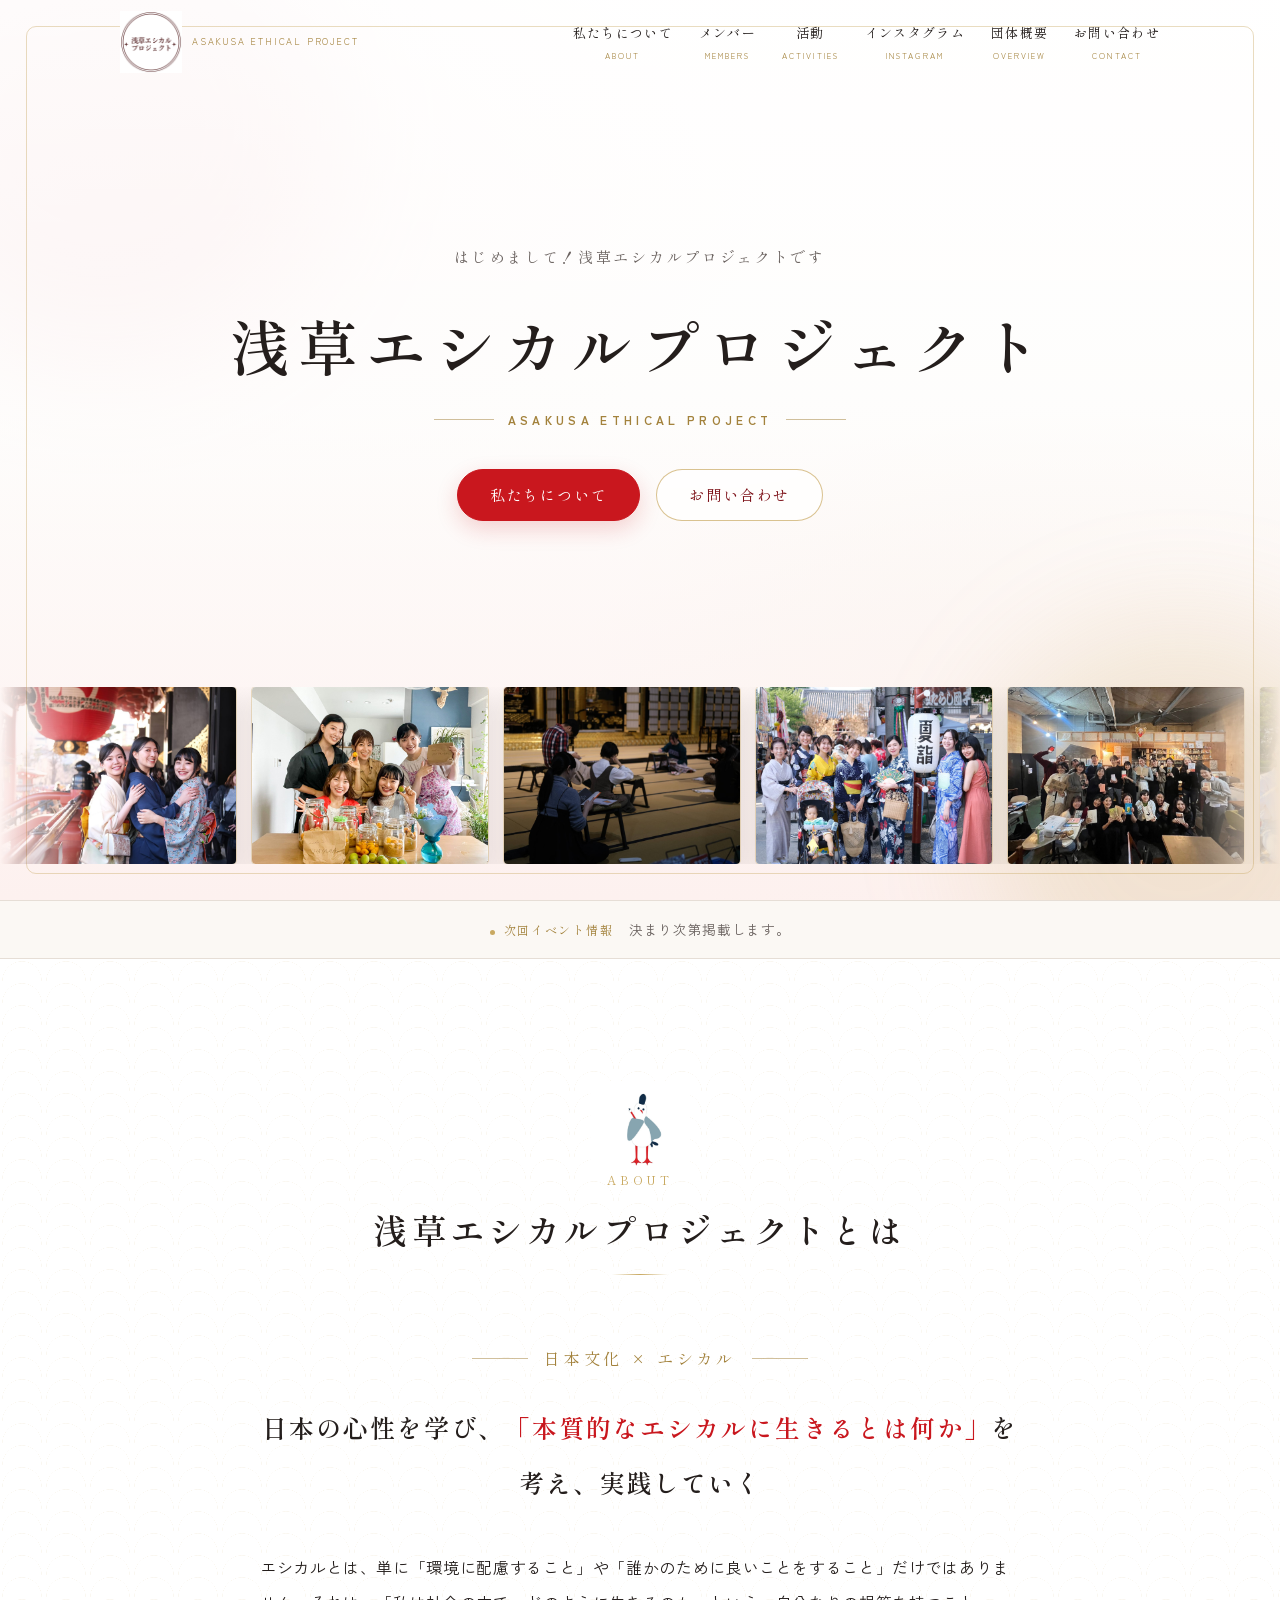
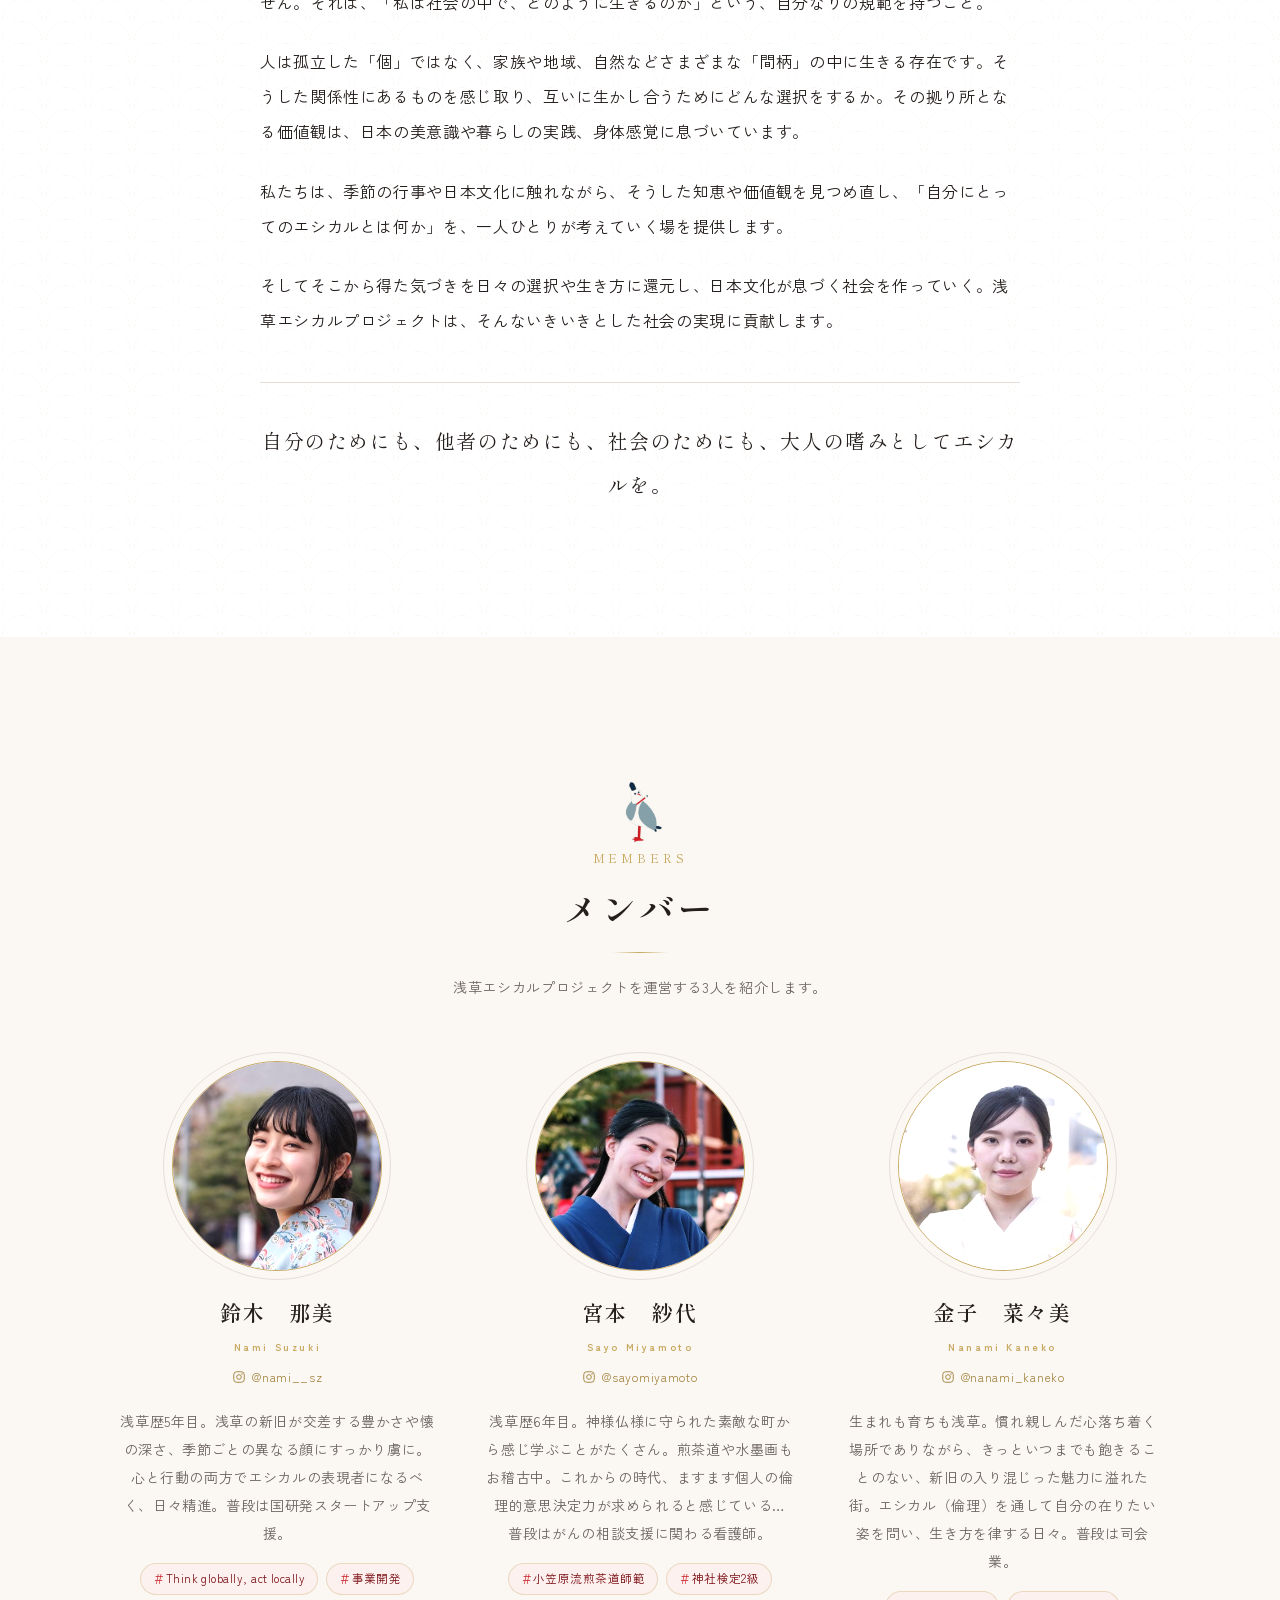
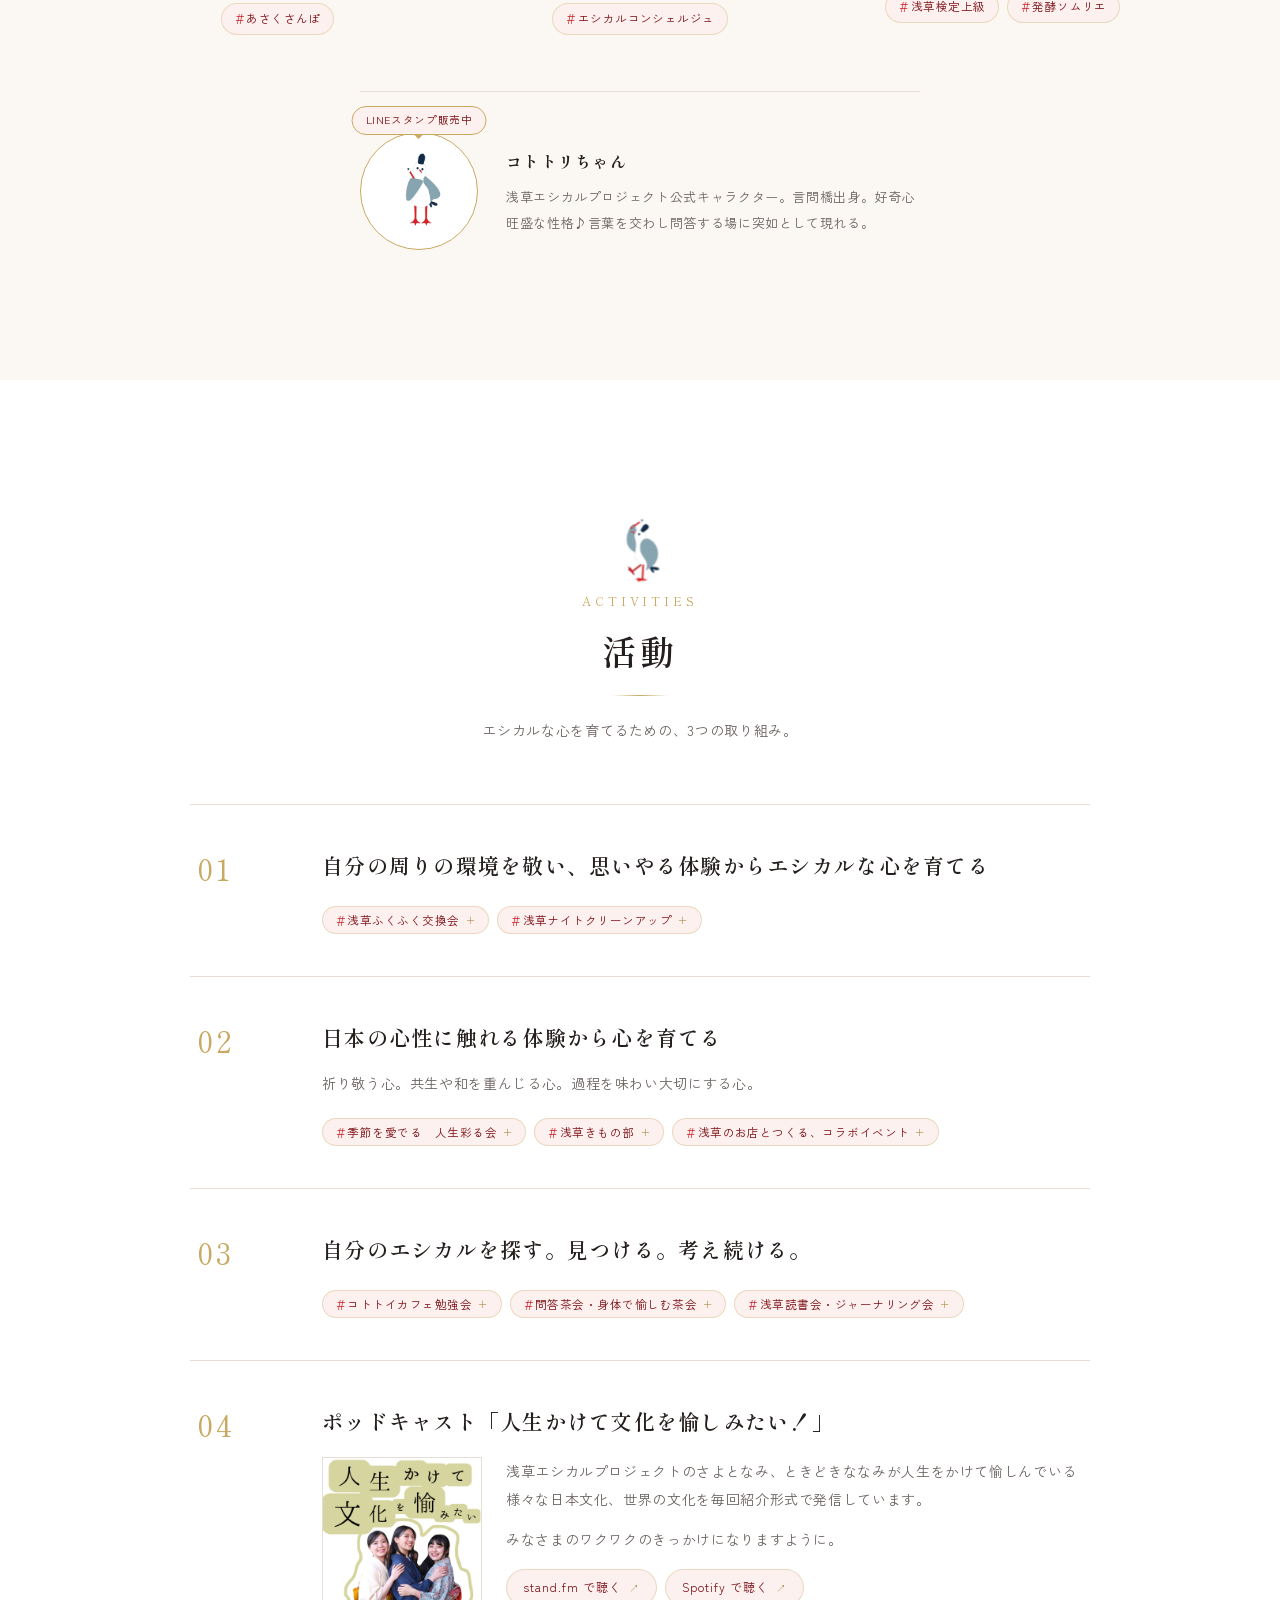
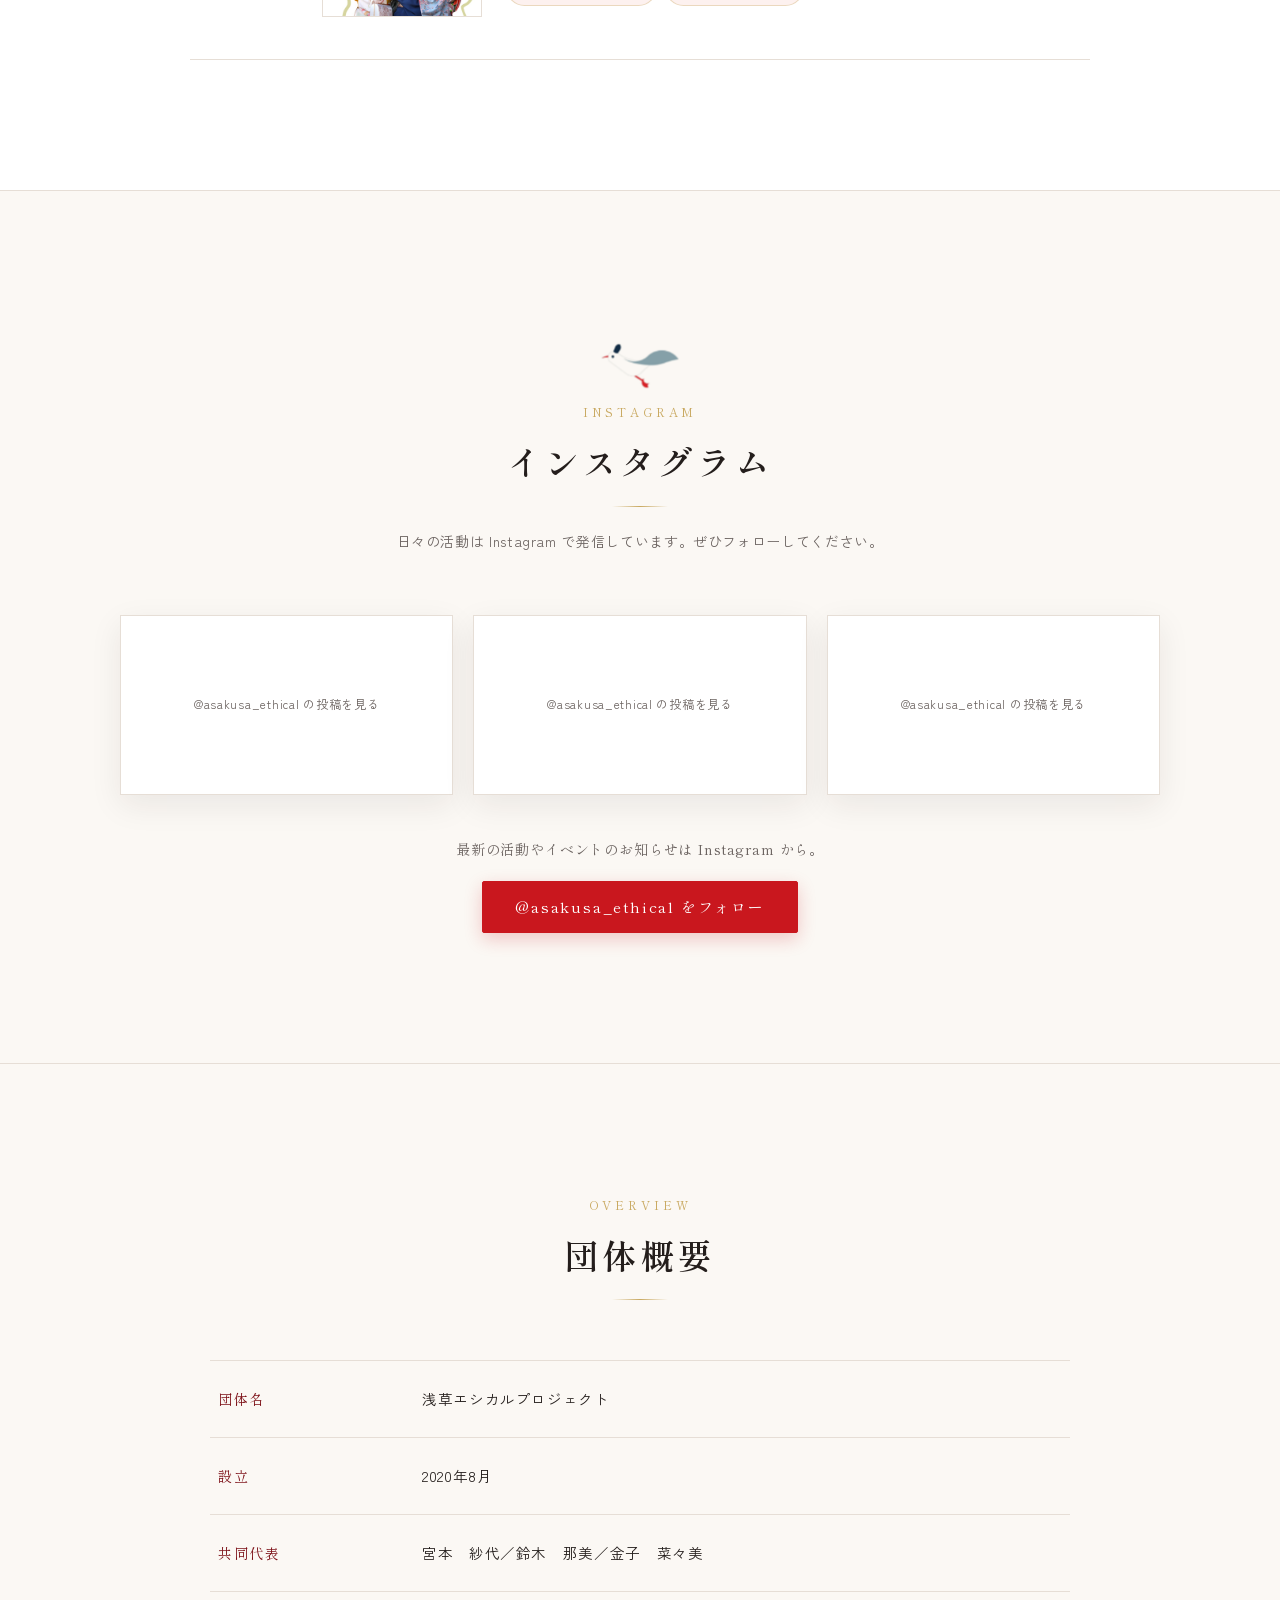
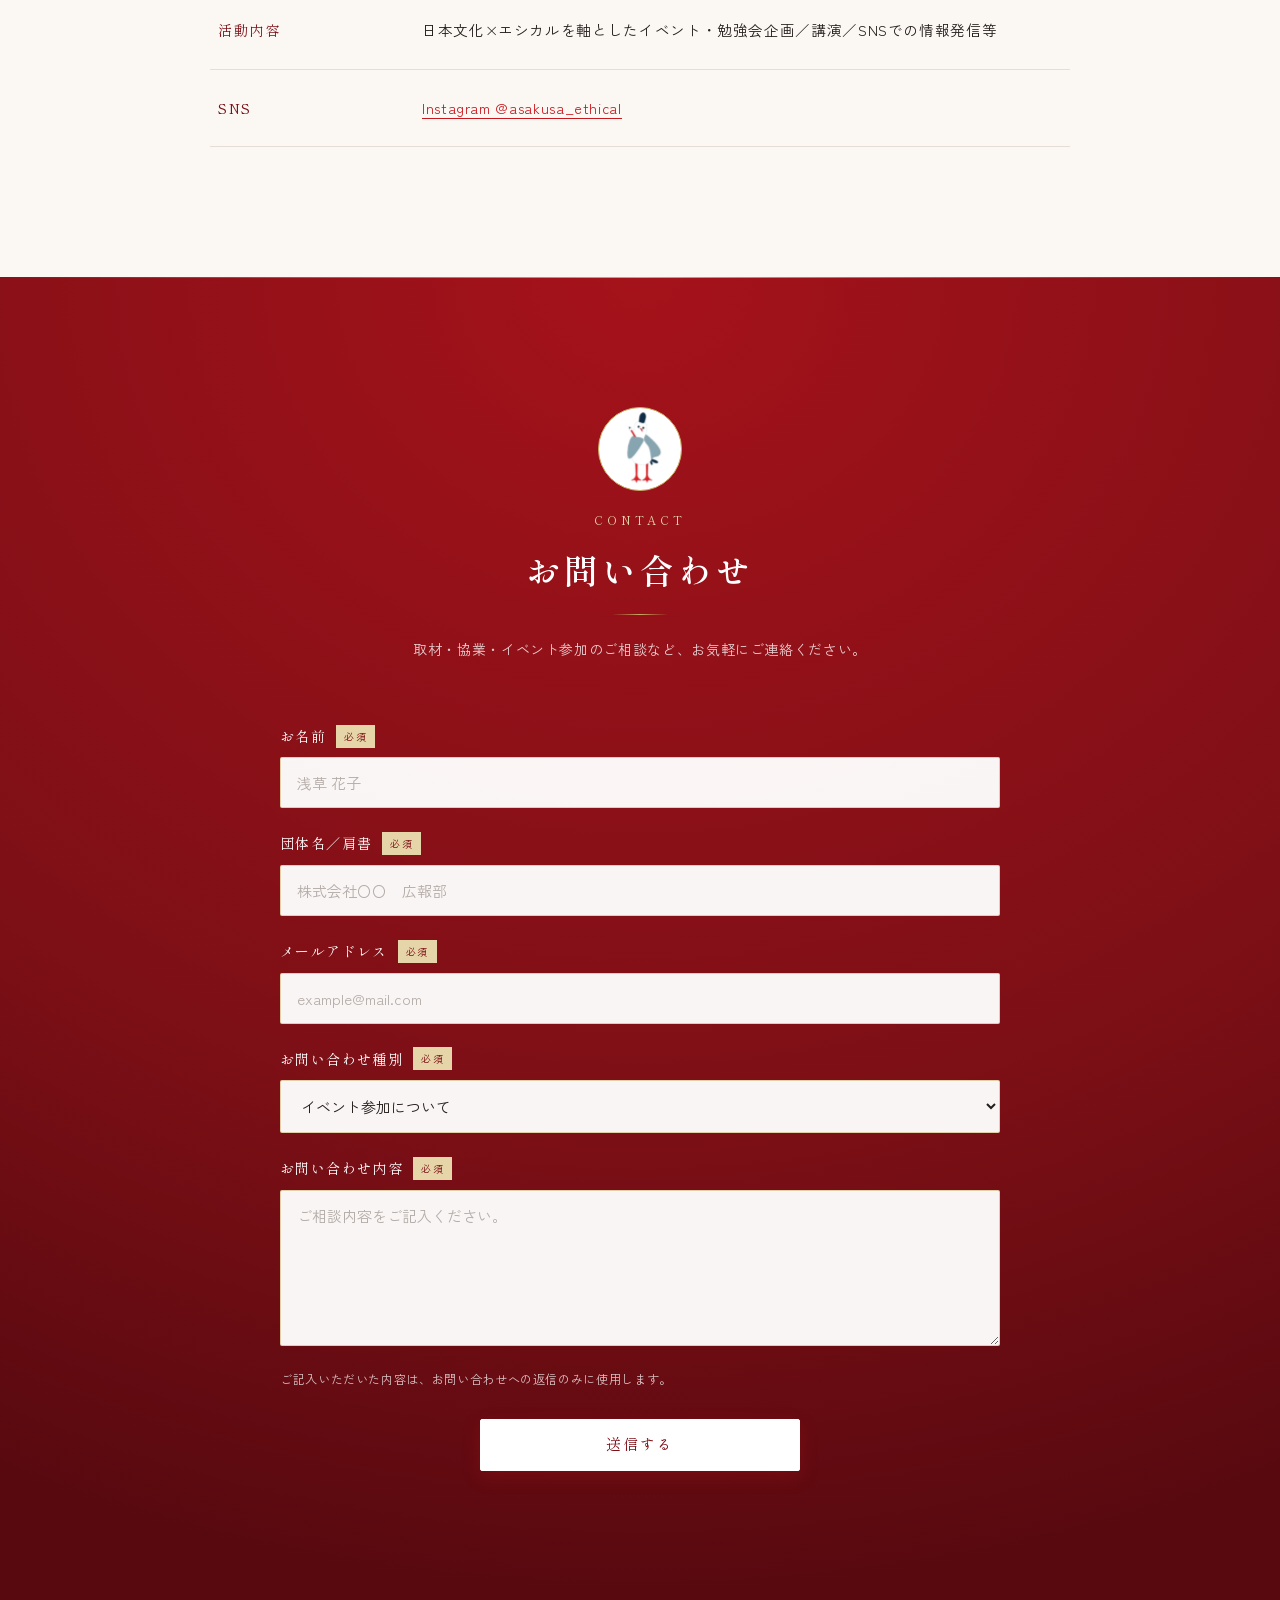
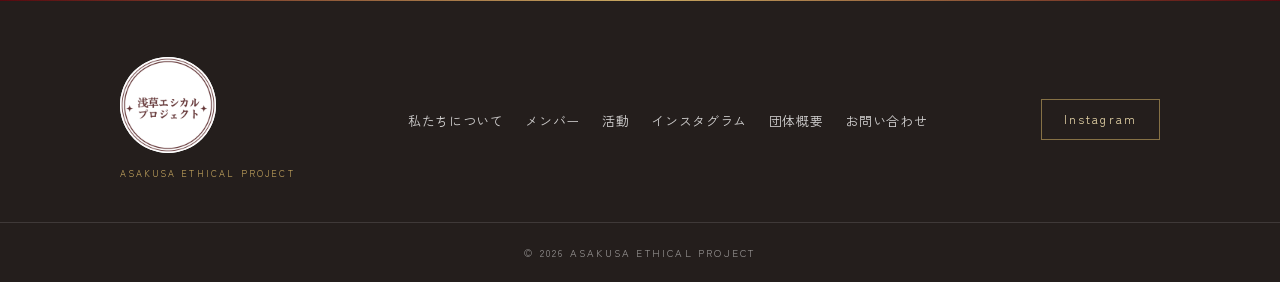
==== index.html @ b9d5ef7b "浅草エシカルプロジェクト HP 初回コミット Web用に画像を最適化（41MB → 7.5MB）" ====
<!DOCTYPE html>
<html lang="ja">
<head>
<meta charset="UTF-8">
<meta name="viewport" content="width=device-width, initial-scale=1">
<title>浅草エシカルプロジェクト | 浅草の文化から「エシカルに生きる」を学ぶ</title>
<meta name="description" content="浅草の文化や季節行事から日本の心性を学び、本質的な「エシカルに生きる」を目指すプロジェクトです。">

<!-- OGP（画像を用意したら og:image のパスを差し替えてください） -->
<meta property="og:type" content="website">
<meta property="og:title" content="浅草エシカルプロジェクト">
<meta property="og:description" content="浅草の文化や季節行事から日本の心性を学び、本質的な「エシカルに生きる」を目指しています。">
<meta property="og:image" content="images/ogp.jpg">

<link rel="icon" href="images/logo.png">
<link rel="apple-touch-icon" href="images/logo.png">

<link rel="preconnect" href="https://fonts.googleapis.com">
<link rel="preconnect" href="https://fonts.gstatic.com" crossorigin>
<link href="https://fonts.googleapis.com/css2?family=Shippori+Mincho:wght@400;600;800&family=Zen+Kaku+Gothic+New:wght@400;500;700&display=swap" rel="stylesheet">
<link rel="stylesheet" href="css/style.css">
</head>
<body>

<!-- ============ ヘッダー ============ -->
<header class="header" id="header">
  <div class="header__inner">
    <a class="logo" href="#hero">
      <img class="logo__img" src="images/logo.png" alt="浅草エシカルプロジェクト">
      <span class="logo__en">ASAKUSA ETHICAL PROJECT</span>
    </a>

    <button class="nav-toggle" id="navToggle" aria-label="メニューを開く" aria-expanded="false" aria-controls="globalNav">
      <span></span><span></span><span></span>
    </button>

    <nav class="nav" id="globalNav" aria-label="グローバルナビゲーション">
      <ul class="nav__list">
        <li><a href="#about"><span class="nav__ja">私たちについて</span><span class="nav__en">ABOUT</span></a></li>
        <li><a href="#members"><span class="nav__ja">メンバー</span><span class="nav__en">MEMBERS</span></a></li>
        <li><a href="#activities"><span class="nav__ja">活動</span><span class="nav__en">ACTIVITIES</span></a></li>
        <li><a href="#instagram"><span class="nav__ja">インスタグラム</span><span class="nav__en">INSTAGRAM</span></a></li>
        <li><a href="#overview"><span class="nav__ja">団体概要</span><span class="nav__en">OVERVIEW</span></a></li>
        <li><a href="#contact"><span class="nav__ja">お問い合わせ</span><span class="nav__en">CONTACT</span></a></li>
      </ul>
    </nav>
  </div>
</header>
<div class="nav-overlay" id="navOverlay" hidden></div>

<main>

  <!-- ============ 1. ヒーロー ============ -->
  <section class="hero" id="hero">
    <div class="hero__veil" aria-hidden="true"></div>

    <div class="hero__inner">
      <p class="hero__lead">はじめまして！浅草エシカルプロジェクトです</p>
      <h1 class="hero__title">
        <span class="hero__title-main">浅草エシカル<br class="sp-only">プロジェクト</span>
        <span class="hero__title-sub">ASAKUSA ETHICAL PROJECT</span>
      </h1>
      <div class="hero__actions">
        <a class="btn btn--primary" href="#about">私たちについて</a>
        <a class="btn btn--ghost" href="#contact">お問い合わせ</a>
      </div>
    </div>

    <!--
      活動写真の帯：右から左へ流れ続けます。
      同じ10枚を2組ならべ、track を -50% 動かすことで途切れなくループします。
      写真を差し替える／増やすときは、必ず両方の組に同じ順で入れてください。
    -->
    <div class="hero__marquee">
      <ul class="marquee__track">
        <li class="marquee__item"><img src="images/photos/kimono-trio.jpg" alt="着物で浅草寺を訪れたときの様子"></li>
        <li class="marquee__item"><img src="images/photos/umeshigoto.jpg" alt="梅仕事の会の様子"></li>
        <li class="marquee__item"><img src="images/photos/temple-reading.jpg" alt="本堂で本を読む参加者"></li>
        <li class="marquee__item"><img src="images/photos/natsumoude.jpg" alt="浴衣で夏詣に出かけたときの様子"></li>
        <li class="marquee__item"><img src="images/photos/dokushokai.jpg" alt="カフェでの読書会の集合写真"></li>
        <li class="marquee__item"><img src="images/photos/hanami-tea.jpg" alt="桜の下でのお茶会の様子"></li>
        <li class="marquee__item"><img src="images/photos/machiaruki.jpg" alt="まち歩きの集合写真"></li>
        <li class="marquee__item"><img src="images/photos/study.jpg" alt="勉強会で語り合う様子"></li>
        <li class="marquee__item"><img src="images/photos/kimono-group.jpg" alt="着物で浅草寺に集まったときの様子"></li>
        <li class="marquee__item"><img src="images/photos/temple-books.jpg" alt="本堂での読書会の集合写真"></li>

        <!-- 2組目（ループ用の複製・読み上げ対象外） -->
        <li class="marquee__item" aria-hidden="true"><img src="images/photos/kimono-trio.jpg" alt=""></li>
        <li class="marquee__item" aria-hidden="true"><img src="images/photos/umeshigoto.jpg" alt=""></li>
        <li class="marquee__item" aria-hidden="true"><img src="images/photos/temple-reading.jpg" alt=""></li>
        <li class="marquee__item" aria-hidden="true"><img src="images/photos/natsumoude.jpg" alt=""></li>
        <li class="marquee__item" aria-hidden="true"><img src="images/photos/dokushokai.jpg" alt=""></li>
        <li class="marquee__item" aria-hidden="true"><img src="images/photos/hanami-tea.jpg" alt=""></li>
        <li class="marquee__item" aria-hidden="true"><img src="images/photos/machiaruki.jpg" alt=""></li>
        <li class="marquee__item" aria-hidden="true"><img src="images/photos/study.jpg" alt=""></li>
        <li class="marquee__item" aria-hidden="true"><img src="images/photos/kimono-group.jpg" alt=""></li>
        <li class="marquee__item" aria-hidden="true"><img src="images/photos/temple-books.jpg" alt=""></li>
      </ul>
    </div>
  </section>


  <!--
    次回イベントのお知らせ帯。
    開催が決まったら .notice-bar__text の中身を差し替えてください。
    リンクを付けたい場合は <a href="..."> で囲めばそのまま使えます。
  -->
  <section class="notice-bar" id="next-event" aria-label="次回イベント情報">
    <div class="container notice-bar__inner">
      <p class="notice-bar__label">次回イベント情報</p>
      <p class="notice-bar__text">決まり次第掲載します。</p>
    </div>
  </section>


  <!-- ============ 2. 浅草エシカルプロジェクトとは ============ -->
  <section class="section section--about" id="about">
    <div class="container">
      <header class="sec-head reveal">
        <img loading="lazy" decoding="async" class="kototori kototori--head" src="images/character/kototori-stand.jpg" alt="" aria-hidden="true">
        <p class="sec-head__en">ABOUT</p>
        <h2 class="sec-head__ja">浅草エシカルプロジェクトとは</h2>
      </header>

      <div class="about__body">
        <div class="about__text reveal">
          <!-- 資料「活動ビジョン」より -->
          <p class="about__tag about__tag--top"><span>日本文化 × エシカル</span></p>
          <p class="about__catch">日本の心性を学び、<span class="accent">「本質的なエシカルに生きるとは何か」</span>を考え、実践していく</p>
          <p>エシカルとは、単に「環境に配慮すること」や「誰かのために良いことをすること」だけではありません。それは、「私は社会の中で、どのように生きるのか」という、自分なりの規範を持つこと。</p>
          <p>人は孤立した「個」ではなく、家族や地域、自然などさまざまな「間柄」の中に生きる存在です。そうした関係性にあるものを感じ取り、互いに生かし合うためにどんな選択をするか。その拠り所となる価値観は、日本の美意識や暮らしの実践、身体感覚に息づいています。</p>
          <p>私たちは、季節の行事や日本文化に触れながら、そうした知恵や価値観を見つめ直し、「自分にとってのエシカルとは何か」を、一人ひとりが考えていく場を提供します。</p>
          <p>そしてそこから得た気づきを日々の選択や生き方に還元し、日本文化が息づく社会を作っていく。浅草エシカルプロジェクトは、そんないきいきとした社会の実現に貢献します。</p>
          <p class="about__closing">自分のためにも、他者のためにも、社会のためにも、<br class="sp-only">大人の嗜みとしてエシカルを。</p>
        </div>
      </div>
    </div>
  </section>


  <!-- ============ 3. メンバー ============ -->
  <section class="section section--members" id="members">
    <div class="container">
      <header class="sec-head reveal">
        <img loading="lazy" decoding="async" class="kototori kototori--head" src="images/character/kototori-point.jpg" alt="" aria-hidden="true">
        <p class="sec-head__en">MEMBERS</p>
        <h2 class="sec-head__ja">メンバー</h2>
        <p class="sec-head__desc">浅草エシカルプロジェクトを運営する3人を紹介します。</p>
      </header>

      <ul class="members">
        <!-- メンバー1 -->
        <li class="member reveal">
          <div class="member__photo">
            <img loading="lazy" decoding="async" src="images/member01.jpg" alt="鈴木 那美さんのプロフィール写真">
          </div>
          <div class="member__body">
            <h3 class="member__name">鈴木　那美<span class="member__name-en">Nami Suzuki</span></h3>
            <p class="member__sns">
              <a href="https://www.instagram.com/nami__sz/" target="_blank" rel="noopener">
                <svg viewBox="0 0 24 24" aria-hidden="true" focusable="false"><rect x="3" y="3" width="18" height="18" rx="5" fill="none" stroke="currentColor" stroke-width="1.6"/><circle cx="12" cy="12" r="4" fill="none" stroke="currentColor" stroke-width="1.6"/><circle cx="17.2" cy="6.8" r="1.2" fill="currentColor"/></svg>@nami__sz
              </a>
            </p>
            <p class="member__text">浅草歴5年目。浅草の新旧が交差する豊かさや懐の深さ、季節ごとの異なる顔にすっかり虜に。心と行動の両方でエシカルの表現者になるべく、日々精進。普段は国研発スタートアップ支援。</p>
            <ul class="member__tags">
              <li>Think globally, act locally</li>
              <li>事業開発</li>
              <li>あさくさんぽ</li>
            </ul>
          </div>
        </li>
        <!-- メンバー2 -->
        <li class="member reveal">
          <div class="member__photo">
            <img loading="lazy" decoding="async" src="images/member02.jpg" alt="宮本 紗代さんのプロフィール写真">
          </div>
          <div class="member__body">
            <h3 class="member__name">宮本　紗代<span class="member__name-en">Sayo Miyamoto</span></h3>
            <p class="member__sns">
              <a href="https://www.instagram.com/sayomiyamoto/" target="_blank" rel="noopener">
                <svg viewBox="0 0 24 24" aria-hidden="true" focusable="false"><rect x="3" y="3" width="18" height="18" rx="5" fill="none" stroke="currentColor" stroke-width="1.6"/><circle cx="12" cy="12" r="4" fill="none" stroke="currentColor" stroke-width="1.6"/><circle cx="17.2" cy="6.8" r="1.2" fill="currentColor"/></svg>@sayomiyamoto
              </a>
            </p>
            <p class="member__text">浅草歴6年目。神様仏様に守られた素敵な町から感じ学ぶことがたくさん。煎茶道や水墨画もお稽古中。これからの時代、ますます個人の倫理的意思決定力が求められると感じている…　普段はがんの相談支援に関わる看護師。</p>
            <ul class="member__tags">
              <li>小笠原流煎茶道師範</li>
              <li>神社検定2級</li>
              <li>エシカルコンシェルジュ</li>
            </ul>
          </div>
        </li>
        <!-- メンバー3 -->
        <li class="member reveal">
          <div class="member__photo">
            <img loading="lazy" decoding="async" src="images/member03.jpg" alt="金子 菜々美さんのプロフィール写真">
          </div>
          <div class="member__body">
            <h3 class="member__name">金子　菜々美<span class="member__name-en">Nanami Kaneko</span></h3>
            <p class="member__sns">
              <a href="https://www.instagram.com/nanami_kaneko/" target="_blank" rel="noopener">
                <svg viewBox="0 0 24 24" aria-hidden="true" focusable="false"><rect x="3" y="3" width="18" height="18" rx="5" fill="none" stroke="currentColor" stroke-width="1.6"/><circle cx="12" cy="12" r="4" fill="none" stroke="currentColor" stroke-width="1.6"/><circle cx="17.2" cy="6.8" r="1.2" fill="currentColor"/></svg>@nanami_kaneko
              </a>
            </p>
            <p class="member__text">生まれも育ちも浅草。慣れ親しんだ心落ち着く場所でありながら、きっといつまでも飽きることのない、新旧の入り混じった魅力に溢れた街。エシカル（倫理）を通して自分の在りたい姿を問い、生き方を律する日々。普段は司会業。</p>
            <ul class="member__tags">
              <li>浅草検定上級</li>
              <li>発酵ソムリエ</li>
            </ul>
          </div>
        </li>
      </ul>

      <!-- 公式キャラクター（メンバーより少し小さく紹介しています） -->
      <div class="mascot reveal">
        <div class="mascot__photo">
          <img loading="lazy" decoding="async" src="images/character/kototori-stand.jpg" alt="コトトリちゃん">
          <a class="mascot__bubble" href="https://store.line.me/stickershop/product/30855680/ja" target="_blank" rel="noopener">LINEスタンプ販売中</a>
        </div>
        <div class="mascot__body">
          <h3 class="mascot__name">コトトリちゃん</h3>
          <p class="mascot__text">浅草エシカルプロジェクト公式キャラクター。言問橋出身。好奇心旺盛な性格♪言葉を交わし問答する場に突如として現れる。</p>
        </div>
      </div>
    </div>
  </section>


  <!-- ============ 4. 活動 ============ -->
  <section class="section section--activities" id="activities">
    <div class="container">
      <header class="sec-head reveal">
        <img loading="lazy" decoding="async" class="kototori kototori--head" src="images/character/kototori-cheer.jpg" alt="" aria-hidden="true">
        <p class="sec-head__en">ACTIVITIES</p>
        <h2 class="sec-head__ja">活動</h2>
        <p class="sec-head__desc">エシカルな心を育てるための、3つの取り組み。</p>
      </header>

      <ul class="activities">
        <li class="activity reveal">
          <p class="activity__num">01</p>
          <div class="activity__body">
            <h3 class="activity__title">自分の周りの環境を敬い、思いやる体験からエシカルな心を育てる</h3>
            <ul class="activity__hash">
              <li><button type="button" class="hash-btn" data-modal="fukufuku">浅草ふくふく交換会</button></li>
              <li><button type="button" class="hash-btn" data-modal="cleanup">浅草ナイトクリーンアップ</button></li>
            </ul>
          </div>
        </li>
        <li class="activity reveal">
          <p class="activity__num">02</p>
          <div class="activity__body">
            <h3 class="activity__title">日本の心性に触れる体験から心を育てる</h3>
            <p>祈り敬う心。共生や和を重んじる心。過程を味わい大切にする心。</p>
            <ul class="activity__hash">
              <li><button type="button" class="hash-btn" data-modal="irodoru">季節を愛でる　人生彩る会</button></li>
              <li><button type="button" class="hash-btn" data-modal="kimonobu">浅草きもの部</button></li>
              <li><button type="button" class="hash-btn" data-modal="collab">浅草のお店とつくる、コラボイベント</button></li>
            </ul>
          </div>
        </li>
        <li class="activity reveal">
          <p class="activity__num">03</p>
          <div class="activity__body">
            <h3 class="activity__title">自分のエシカルを探す。見つける。考え続ける。</h3>
            <ul class="activity__hash">
              <li><button type="button" class="hash-btn" data-modal="benkyokai">コトトイカフェ勉強会</button></li>
              <li><button type="button" class="hash-btn" data-modal="chakai">問答茶会・身体で愉しむ茶会</button></li>
              <li><button type="button" class="hash-btn" data-modal="dokusho">浅草読書会・ジャーナリング会</button></li>
            </ul>
          </div>
        </li>
        <li class="activity reveal">
          <p class="activity__num">04</p>
          <div class="activity__body">
            <h3 class="activity__title">ポッドキャスト「人生かけて文化を愉しみたい！」</h3>
            <div class="activity__media">
              <a class="activity__cover" href="https://stand.fm/channels/62749fdbfd1be6fc4686f1fb" target="_blank" rel="noopener">
                <img loading="lazy" decoding="async" src="images/podcast-cover.jpg" alt="ポッドキャスト「人生かけて文化を愉しみたい！」のカバー画像">
              </a>
              <div class="activity__media-text">
                <p>浅草エシカルプロジェクトのさよとなみ、ときどきななみが人生をかけて愉しんでいる様々な日本文化、世界の文化を毎回紹介形式で発信しています。</p>
                <p>みなさまのワクワクのきっかけになりますように。</p>
                <ul class="activity__link">
                  <li><a href="https://stand.fm/channels/62749fdbfd1be6fc4686f1fb" target="_blank" rel="noopener">stand.fm で聴く</a></li>
                  <li><a href="https://open.spotify.com/show/033mQhyW4iE9ctOpI4UVVq" target="_blank" rel="noopener">Spotify で聴く</a></li>
                </ul>
              </div>
            </div>
          </div>
        </li>
      </ul>
    </div>

    <!--
      イベントの詳細（ポップアップ）
      ＃のボタンに data-modal="◯◯" を付け、同じ名前で id="modal-◯◯" の dialog を用意すると開きます。
      他のイベントも同じ形で増やせます。
    -->
    <dialog class="modal" id="modal-fukufuku" aria-labelledby="modal-fukufuku-title">
      <div class="modal__inner">
        <div class="modal__head">
          <p class="modal__hash">＃浅草ふくふく交換会</p>
          <h3 class="modal__title" id="modal-fukufuku-title">浅草エシカルプロジェクト presents 洋服交換会</h3>
          <button type="button" class="modal__close" aria-label="閉じる">×</button>
        </div>

        <div class="modal__gallery">
          <figure class="modal__photo modal__photo--wide">
            <img loading="lazy" decoding="async" src="images/events/fukufuku-rack.jpg" alt="思い出タグのついた洋服が並ぶハンガーラック">
          </figure>
          <figure class="modal__photo">
            <img loading="lazy" decoding="async" src="images/events/fukufuku-tag.jpg" alt="思い出タグに服のエピソードを書き込む参加者">
          </figure>
          <figure class="modal__photo">
            <img loading="lazy" decoding="async" src="images/events/fukufuku-exchange.jpg" alt="服を手渡しながら話す参加者たち">
          </figure>
          <figure class="modal__photo">
            <img loading="lazy" decoding="async" src="images/events/fukufuku-blouse.jpg" alt="交換した刺繍のブラウスを手に笑顔の参加者">
          </figure>
        </div>

        <div class="modal__body">
          <p class="modal__lead">ただの洋服交換会ではありません。</p>
          <p>服と一緒に、その服にまつわる思い出やストーリーを「思い出タグ」に託して、次の人へ。</p>
          <p>その場で持ち主からエピソードを聞くことで、「ただの服」だったものが、誰かにとって特別な一着になることもあります。</p>
          <p>モノが人から人へと巡っていくことは、一見すると原始的な営みにも見えます。けれど、そこには「いくらで買ったか」では測れない価値や、人と人との信頼があります。</p>
          <p>モノを介して誰かの思いを受け取り、また誰かへ手渡していく。</p>
          <p>モノが巡ることは、貨幣で価値を交換するよりも、人の心や想像力が試される、奥深く豊かな営みなのかもしれません。</p>
        </div>
      </div>
    </dialog>

    <dialog class="modal" id="modal-cleanup" aria-labelledby="modal-cleanup-title">
      <div class="modal__inner">
        <div class="modal__head">
          <p class="modal__hash">＃浅草ナイトクリーンアップ</p>
          <h3 class="modal__title" id="modal-cleanup-title">浅草を歩き、感じ、考える。</h3>
          <button type="button" class="modal__close" aria-label="閉じる">×</button>
        </div>

        <div class="modal__gallery">
          <figure class="modal__photo modal__photo--wide">
            <img loading="lazy" decoding="async" src="images/events/cleanup-group.jpg" alt="ライトアップされた浅草寺の前で記念撮影する参加者たち">
          </figure>
          <figure class="modal__photo modal__photo--wide">
            <img loading="lazy" decoding="async" src="images/events/cleanup-street.jpg" alt="夜の江戸通りでごみを拾う参加者たち">
          </figure>
        </div>

        <div class="modal__body">
          <p>一見きれいに見える浅草も、歩いてみると、物陰や路地裏にひっそりとごみがあることに気が付きます。</p>
          <p>「こんなところに捨てたらバチが当たるのにね」<br>ごみを拾いながら、そんな日本に息づく感性に気が付くことがあります。</p>
          <p>平日の夜にちょっといいことをしてまた明日から頑張れるように。そして昼間とは違う、ライトアップされた浅草寺や浅草神社の美しさも知ってほしい！　そんな思いからナイトクリーンアップを開催しています。</p>
          <p class="modal__closing">街をきれいにするだけではない。<br>浅草を歩き、感じ、考える。そんな浅草ナイトクリーンアップです。</p>
        </div>
      </div>
    </dialog>

    <dialog class="modal" id="modal-irodoru" aria-labelledby="modal-irodoru-title">
      <div class="modal__inner">
        <div class="modal__head">
          <p class="modal__hash">＃季節を愛でる　人生彩る会</p>
          <h3 class="modal__title" id="modal-irodoru-title">「本当に豊かな暮らしとは何だろう？」を見つめ直す</h3>
          <button type="button" class="modal__close" aria-label="閉じる">×</button>
        </div>

        <div class="modal__gallery modal__gallery--2col">
          <figure class="modal__photo modal__photo--wide">
            <img loading="lazy" decoding="async" src="images/photos/natsumoude.jpg" alt="浴衣で夏詣に出かけたときの様子">
          </figure>
          <figure class="modal__photo modal__photo--land">
            <img loading="lazy" decoding="async" src="images/photos/umeshigoto.jpg" alt="梅仕事の会で仕込んだ梅の瓶と参加者">
          </figure>
          <figure class="modal__photo modal__photo--land">
            <img loading="lazy" decoding="async" src="images/events/irodoru-hanami.jpg" alt="桜の下、着物でお花見をする参加者">
          </figure>
        </div>

        <div class="modal__body">
          <p class="modal__lead">節気や節句に合わせた茶会をはじめ、味噌や梅など季節の仕込みもの、夏詣や七福神巡りなど、四季の移ろいを楽しむイベントをみんなで。</p>
          <p>季節を愛でること、ときにスロータイムを味わうこと、そのイベントに込められた思いに触れ、感じたことを言葉にすること。</p>
          <p>そんな時間を過ごすと、普段の忙しい暮らしでは気が付かなかった身の回りの小さな変化や豊かさに気づくことがあります。</p>
          <p class="modal__closing">季節を感じることは、人生を豊かに彩ること。<br>日本の四季と文化を楽しみながら、「本当に豊かな暮らしとは何だろう？」を見つめ直す会です。</p>
        </div>
      </div>
    </dialog>

    <dialog class="modal" id="modal-kimonobu" aria-labelledby="modal-kimonobu-title">
      <div class="modal__inner">
        <div class="modal__head">
          <p class="modal__hash">＃浅草きもの部</p>
          <h3 class="modal__title" id="modal-kimonobu-title">着る、知る、歩く。</h3>
          <button type="button" class="modal__close" aria-label="閉じる">×</button>
        </div>

        <div class="modal__gallery">
          <figure class="modal__photo modal__photo--wide">
            <img loading="lazy" decoding="async" src="images/events/kimonobu-lesson.jpg" alt="畳の上で着物や帯について学ぶ参加者たち">
          </figure>
          <figure class="modal__photo modal__photo--wide">
            <img loading="lazy" decoding="async" src="images/events/kimonobu-asakusa.jpg" alt="着物姿で浅草寺を訪れた参加者たち">
          </figure>
        </div>

        <div class="modal__body">
          <p class="modal__lead">着物を自分で着て、もっと気軽に楽しみたい。そして、着物のことを知り、その自分の言葉で語れるようになりたい！</p>
          <p>そんなメンバーの想いから、浅草きもの部が発足しました。</p>
          <p>着物を着たら、いざ浅草さんぽへ。街を歩きながら浅草の歴史や文化をクイズ形式で学んだり、おすすめスポットを巡ったり。</p>
          <p class="modal__closing">着る、知る、歩く。<br>着物を通して、浅草をもっと好きになる。そんな時間を楽しんでいます。</p>
        </div>
      </div>
    </dialog>

    <dialog class="modal" id="modal-collab" aria-labelledby="modal-collab-title">
      <div class="modal__inner">
        <div class="modal__head">
          <p class="modal__hash" id="modal-collab-title">＃浅草のお店とつくる、コラボイベント</p>
          <button type="button" class="modal__close" aria-label="閉じる">×</button>
        </div>

        <div class="modal__gallery">
          <figure class="modal__photo modal__photo--wide">
            <img loading="lazy" decoding="async" src="images/events/collab-masuhiro.jpg" alt="酒商升宏さんでの日本酒テイスティングイベントの様子">
          </figure>
        </div>

        <div class="modal__body">
          <p class="modal__lead">浅草で日本文化を受け継ぎ、伝えているお店と一緒に、その魅力を知り、楽しむイベントを企画しています。</p>
          <p>たとえば、合羽橋にある酒商升宏さんとのコラボレーションでは、毎回テーマを決め、日本の発酵文化を深掘り。</p>
          <p>実際に味わいながら、発酵の違いや奥深さを知り、「違いがわかる」楽しさを味わうテイスティングイベントを開催しています。</p>
          <p>知るだけではなく、味わう。<br>お店の人から話を聞き、その文化を体験する。浅草に根づくお店との出会いを通して、日本文化をもっと身近に、もっと楽しむ。</p>
        </div>
      </div>
    </dialog>

    <dialog class="modal" id="modal-benkyokai" aria-labelledby="modal-benkyokai-title">
      <div class="modal__inner">
        <div class="modal__head">
          <p class="modal__hash">＃コトトイカフェ勉強会</p>
          <h3 class="modal__title" id="modal-benkyokai-title">知る、問う、語る。</h3>
          <button type="button" class="modal__close" aria-label="閉じる">×</button>
        </div>

        <div class="modal__gallery modal__gallery--2col">
          <figure class="modal__photo modal__photo--wide">
            <img loading="lazy" decoding="async" src="images/events/benkyokai-cafe.jpg" alt="コトトイカフェで発表するメンバーと聞き入る参加者たち">
          </figure>
          <figure class="modal__photo modal__photo--land">
            <img loading="lazy" decoding="async" src="images/events/benkyokai-online1.jpg" alt="オンラインで開催した勉強会に集まった参加者たち">
          </figure>
          <figure class="modal__photo modal__photo--land">
            <img loading="lazy" decoding="async" src="images/events/benkyokai-online2.jpg" alt="お茶を片手にオンラインで語り合う参加者たち">
          </figure>
        </div>

        <div class="modal__body">
          <p class="modal__lead">ドリンク片手に「リンリ」や「エシカル」を知る・問う・語る勉強会。</p>
          <p>少し知識をつけて、エシカルを考えてみる。誰かの考えを聞き、自分の考えを言葉にしてみる。</p>
          <p>対話を通して、「私はどう生きたいのか」を深めていきます。</p>
          <p>これまでこんなテーマで開催してきました。</p>
          <p>第1回　人生の必需品！どう生きる？につながる倫理<br>第2回　間柄としての自分、日本のエシカル哲学<br>第3回　文化感覚距離から知る日本文化</p>
          <p>その他、上映会などを掛け合わせた場も企画しています。</p>
        </div>
      </div>
    </dialog>

    <dialog class="modal" id="modal-chakai" aria-labelledby="modal-chakai-title">
      <div class="modal__inner">
        <div class="modal__head">
          <p class="modal__hash">＃問答茶会・身体で愉しむ茶会</p>
          <h3 class="modal__title" id="modal-chakai-title">「頭」と「身体」で考える。</h3>
          <button type="button" class="modal__close" aria-label="閉じる">×</button>
        </div>

        <div class="modal__gallery modal__gallery--2col">
          <figure class="modal__photo modal__photo--wide">
            <img loading="lazy" decoding="async" src="images/events/chakai-group.jpg" alt="着物姿で問答茶会に集まった参加者たちの集合写真">
          </figure>
          <figure class="modal__photo modal__photo--land">
            <img loading="lazy" decoding="async" src="images/events/chakai-cards.jpg" alt="浅草エシカルプロジェクトが用意した問いのカード">
          </figure>
          <figure class="modal__photo modal__photo--land">
            <img loading="lazy" decoding="async" src="images/events/chakai-yoga.jpg" alt="ヨガとコラボレーションした身体で愉しむ茶会の参加者たち">
          </figure>
        </div>

        <div class="modal__body">
          <p class="modal__lead">浅草エシカルプロジェクト、オリジナル茶会。</p>
          <p>問答茶会では、お茶やお菓子を楽しみながら、浅草エシカルプロジェクトが用意した問いを囲み、「私のエシカル（理）を私に問う」時間を過ごします。<br>（毎回こだわりの浅草銘菓をお届け）</p>
          <p>身体で愉しむ茶会は、ヨガとのコラボレーション。</p>
          <p>味や香り、音、温度、手触りなど、五感、ときには六感を通してお茶に込められた精神性を味わいながら、日々の暮らしにもつながる「身体知」を育みます。</p>
          <p class="modal__closing">普段の茶会とは少し違う、<br>エシカルを「頭」と「身体」の両方から考える茶会です。</p>
        </div>
      </div>
    </dialog>

    <dialog class="modal" id="modal-dokusho" aria-labelledby="modal-dokusho-title">
      <div class="modal__inner">
        <div class="modal__head">
          <p class="modal__hash">＃浅草読書会・ジャーナリング会</p>
          <h3 class="modal__title" id="modal-dokusho-title">言葉を手がかりに、自分を見つめる。</h3>
          <button type="button" class="modal__close" aria-label="閉じる">×</button>
        </div>

        <div class="modal__gallery">
          <figure class="modal__photo modal__photo--wide">
            <img loading="lazy" decoding="async" src="images/photos/study.jpg" alt="本を手に語り合う浅草読書会の参加者たち">
          </figure>
          <figure class="modal__photo modal__photo--land">
            <img loading="lazy" decoding="async" src="images/events/dokusho-shiori.jpg" alt="心に留まった言葉を書き留めたワークシート「言葉のしおり」">
          </figure>
          <figure class="modal__photo modal__photo--land">
            <img loading="lazy" decoding="async" src="images/events/dokusho-temple.jpg" alt="お寺の本堂で静かに本を読む参加者たち">
          </figure>
          <figure class="modal__photo modal__photo--land">
            <img loading="lazy" decoding="async" src="images/events/dokusho-books.jpg" alt="メンバーがセレクトした「今月の本棚」に並ぶ本">
          </figure>
        </div>

        <div class="modal__body">
          <p>浅草読書会では、オリジナルのワークシート「言葉のしおり」を使い、本の中で心に響いた言葉を書き留めます。</p>
          <p>「どうして、この言葉が心に響いたんだろう？」<br>「この気づきを、これからの生活にどう還元しよう？」</p>
          <p>言葉を手がかりに、自分の価値観や生き方を見つめ、「私のエシカル（理）」について考える読書会です。</p>
          <p>毎回、浅草エシカルメンバーがセレクトした「今月の本棚」もご用意。<br>本との出会いを楽しみながら、自分と向き合う時間をつくります。</p>
          <p>ジャーナリング会は、夏越と年越の大祓の時期に開催。</p>
          <p>一年の半ばと終わりに立ち止まり、これまでの日々を振り返る。<br>昔の人が大祓を、日々の穢れを祓い、心を新たにする節目としてきたように、私たちも言葉にしながら自分を見つめ直します。</p>
        </div>
      </div>
    </dialog>
  </section>


  <!-- ============ 5. Instagram ============ -->
  <section class="section section--instagram" id="instagram">
    <div class="container">
      <header class="sec-head reveal">
        <img loading="lazy" decoding="async" class="kototori kototori--head" src="images/character/kototori-fly.jpg" alt="" aria-hidden="true">
        <p class="sec-head__en">INSTAGRAM</p>
        <h2 class="sec-head__ja">インスタグラム</h2>
        <p class="sec-head__desc">日々の活動は Instagram で発信しています。<br class="sp-only">ぜひフォローしてください。</p>
      </header>

      <!--
        Instagram公式の埋め込みです。data-instgrm-permalink の URL を
        差し替えると、表示する投稿を変えられます（3つまでを目安に）。
        ページ末尾の embed.js が読み込まれて初めてカードが描画されます。
      -->
      <div class="ig-embeds reveal">
        <blockquote class="instagram-media"
          data-instgrm-permalink="https://www.instagram.com/reel/DZR1v3sJTo4/?utm_source=ig_embed" data-instgrm-version="14">
          <a href="https://www.instagram.com/reel/DZR1v3sJTo4/" target="_blank" rel="noopener">@asakusa_ethical の投稿を見る</a>
        </blockquote>
        <blockquote class="instagram-media"
          data-instgrm-permalink="https://www.instagram.com/reel/DcnWEltJvgQ/?utm_source=ig_embed" data-instgrm-version="14">
          <a href="https://www.instagram.com/reel/DcnWEltJvgQ/" target="_blank" rel="noopener">@asakusa_ethical の投稿を見る</a>
        </blockquote>
        <blockquote class="instagram-media"
          data-instgrm-permalink="https://www.instagram.com/reel/Db-XcU8Js2q/?utm_source=ig_embed" data-instgrm-version="14">
          <a href="https://www.instagram.com/reel/Db-XcU8Js2q/" target="_blank" rel="noopener">@asakusa_ethical の投稿を見る</a>
        </blockquote>
      </div>

      <div class="ig-cta reveal">
        <p class="ig-cta__text">最新の活動やイベントのお知らせは Instagram から。</p>
        <a class="btn btn--primary" href="https://www.instagram.com/asakusa_ethical/" target="_blank" rel="noopener">@asakusa_ethical をフォロー</a>
      </div>
    </div>
  </section>


  <!-- ============ 7. 団体概要 ============ -->
  <section class="section section--overview" id="overview">
    <div class="container">
      <header class="sec-head reveal">
        <p class="sec-head__en">OVERVIEW</p>
        <h2 class="sec-head__ja">団体概要</h2>
      </header>

      <dl class="overview reveal">
        <div class="overview__row">
          <dt>団体名</dt>
          <dd>浅草エシカルプロジェクト</dd>
        </div>
        <div class="overview__row">
          <dt>設立</dt>
          <dd>2020年8月</dd>
        </div>
        <div class="overview__row">
          <dt>共同代表</dt>
          <dd>宮本　紗代／鈴木　那美／金子　菜々美</dd>
        </div>
        <div class="overview__row">
          <dt>活動内容</dt>
          <dd>日本文化×エシカルを軸としたイベント・勉強会企画／講演／SNSでの情報発信等</dd>
        </div>
        <div class="overview__row">
          <dt>SNS</dt>
          <dd><a href="https://www.instagram.com/asakusa_ethical/" target="_blank" rel="noopener">Instagram @asakusa_ethical</a></dd>
        </div>
      </dl>
    </div>
  </section>


  <!-- ============ 8. お問い合わせ ============ -->
  <section class="section section--contact" id="contact">
    <div class="container">
      <header class="sec-head sec-head--light reveal">
        <span class="kototori-badge" aria-hidden="true">
          <img loading="lazy" decoding="async" class="kototori" src="images/character/kototori-stand.jpg" alt="">
        </span>
        <p class="sec-head__en">CONTACT</p>
        <h2 class="sec-head__ja">お問い合わせ</h2>
        <p class="sec-head__desc">取材・協業・イベント参加のご相談など、お気軽にご連絡ください。</p>
      </header>

      <!--
        送信先：Googleフォーム「浅草エシカルプロジェクト　お問い合わせフォーム」
        各項目の name="entry.〇〇" がGoogleフォームの質問と1対1で対応しています。
        ★Googleフォーム側で質問を追加・削除・並べ替えすると、このIDが変わって
          送信が届かなくなることがあります。フォームを編集したときは必ずご連絡ください。
        選択肢の文言もフォームと完全に一致している必要があります。
      -->
      <form class="contact-form reveal" id="contactForm" method="post"
        action="https://docs.google.com/forms/d/e/1FAIpQLSezpPrMU7ZcrVFiqtT80lEs8sFzXYFwFfS3OUfOtPwwosM_tQ/formResponse"
        target="gformTarget">
        <div class="form-row">
          <label for="name">お名前 <span class="req">必須</span></label>
          <input type="text" id="name" name="entry.1056687926" required autocomplete="name" placeholder="浅草 花子">
        </div>
        <div class="form-row">
          <label for="affiliation">団体名／肩書 <span class="req">必須</span></label>
          <input type="text" id="affiliation" name="entry.1284017413" required autocomplete="organization" placeholder="株式会社〇〇　広報部">
        </div>
        <div class="form-row">
          <label for="email">メールアドレス <span class="req">必須</span></label>
          <input type="email" id="email" name="entry.1168684858" required autocomplete="email" placeholder="example@mail.com">
        </div>
        <div class="form-row">
          <label for="subject">お問い合わせ種別 <span class="req">必須</span></label>
          <select id="subject" name="entry.30117255" required>
            <option value="イベント参加について">イベント参加について</option>
            <option value="協業・ご提案">協業・ご提案</option>
            <option value="取材・講演依頼">取材・講演依頼</option>
            <option value="__other_option__">その他</option>
          </select>
          <!-- 「その他」を選んだときにGoogleフォームへ渡す文言 -->
          <input type="hidden" name="entry.30117255.other_option_response" value="その他">
        </div>
        <div class="form-row">
          <label for="message">お問い合わせ内容 <span class="req">必須</span></label>
          <textarea id="message" name="entry.2141878497" rows="6" required placeholder="ご相談内容をご記入ください。"></textarea>
        </div>
        <p class="form-note">ご記入いただいた内容は、お問い合わせへの返信のみに使用します。</p>
        <div class="form-actions">
          <button type="submit" class="btn btn--primary btn--wide">送信する</button>
        </div>
      </form>

      <!-- 送信完了メッセージ（送信するまでは非表示） -->
      <div class="form-thanks" id="formThanks" hidden>
        <p class="form-thanks__title">送信しました。</p>
        <p class="form-thanks__text">お問い合わせありがとうございます。<br>内容を確認のうえ、担当より折り返しご連絡いたします。</p>
      </div>

      <!-- Googleフォームへの送信先。ページを遷移させないための受け皿です -->
      <iframe name="gformTarget" id="gformTarget" title="送信処理" hidden></iframe>
    </div>
  </section>

</main>


<!-- ============ フッター ============ -->
<footer class="footer">
  <div class="container footer__inner">
    <div class="footer__brand">
      <span class="footer__logo">
        <img src="images/logo.png" alt="浅草エシカルプロジェクト">
      </span>
      <p class="footer__en">ASAKUSA ETHICAL PROJECT</p>
    </div>
    <nav class="footer__nav" aria-label="フッターナビゲーション">
      <ul>
        <li><a href="#about">私たちについて</a></li>
        <li><a href="#members">メンバー</a></li>
        <li><a href="#activities">活動</a></li>
        <li><a href="#instagram">インスタグラム</a></li>
        <li><a href="#overview">団体概要</a></li>
        <li><a href="#contact">お問い合わせ</a></li>
      </ul>
    </nav>
    <p class="footer__sns">
      <a href="https://www.instagram.com/asakusa_ethical/" target="_blank" rel="noopener">Instagram</a>
    </p>
  </div>
  <p class="copyright">&copy; 2026 ASAKUSA ETHICAL PROJECT</p>
</footer>

<script src="js/main.js"></script>
<!-- Instagram公式の埋め込みスクリプト（インスタグラムセクションのカードを描画します） -->
<script async src="https://www.instagram.com/embed.js"></script>
</body>
</html>
---- css/style.css ----
@charset "UTF-8";
/* ==========================================================================
   浅草エシカルプロジェクト｜style.css
   和モダン / 深緋・白・金
   構成: 1.変数 2.リセット 3.共通パーツ 4.ヘッダー 5.各セクション 6.フッター
   ブレイクポイント: 768px（タブレット） / 1024px（PC）※モバイルファースト
   ========================================================================== */

/* ==========================================================================
   1. 変数
   ========================================================================== */
:root {
  /* 基調色 */
  --crimson:       #c9171e;  /* 深緋 */
  --crimson-deep:  #7c0f16;  /* 深緋（陰） */
  --crimson-pale:  #f6e7e6;  /* 深緋（淡） */
  --crimson-soft:  #d8636a;  /* 深緋（やわらか） */
  --sakura:        #fdf1ef;  /* ほんのり紅 */
  --gold:          #c9a961;  /* 金 */
  --gold-deep:     #a3823c;  /* 金（濃）明るい背景の小さな文字用 */
  --gold-light:    #e6d5a8;
  --white:         #ffffff;
  --washi:         #fbf8f4;  /* 生成り（背景） */
  --ink:           #241e1c;  /* 墨（本文） */
  --ink-soft:      #6b6360;  /* 墨（薄） */
  --line:          #e6ded6;

  /* タイポグラフィ */
  --font-mincho: "Shippori Mincho", "Hiragino Mincho ProN", "Yu Mincho", "MS PMincho", serif;
  --font-gothic: "Zen Kaku Gothic New", "Hiragino Kaku Gothic ProN", "Yu Gothic", Meiryo, sans-serif;

  /* レイアウト */
  --header-h: 64px;
  --container: 1120px;
  --gutter: 20px;

  /* その他 */
  --ease: cubic-bezier(0.22, 0.61, 0.36, 1);
  --shadow: 0 10px 30px rgba(36, 30, 28, 0.08);
}

@media (min-width: 1024px) {
  :root {
    --header-h: 84px;
    --gutter: 40px;
  }
}

/* ==========================================================================
   2. リセット / ベース
   ========================================================================== */
*, *::before, *::after { box-sizing: border-box; }

html {
  scroll-behavior: smooth;
  scroll-padding-top: var(--header-h);
  -webkit-text-size-adjust: 100%;
}

body {
  margin: 0;
  font-family: var(--font-gothic);
  font-size: 15px;
  line-height: 1.9;
  letter-spacing: 0.04em;
  color: var(--ink);
  background: var(--washi);
  overflow-wrap: break-word;
}

@media (min-width: 768px) { body { font-size: 16px; } }

body.is-nav-open,
body.is-modal-open { overflow: hidden; }

h1, h2, h3, h4, p, figure, dl, dd { margin: 0; }
ul, ol { margin: 0; padding: 0; list-style: none; }
img { max-width: 100%; height: auto; display: block; }
a { color: inherit; text-decoration: none; transition: color 0.3s var(--ease), opacity 0.3s var(--ease); }
button { font: inherit; color: inherit; background: none; border: none; cursor: pointer; }

::selection { background: var(--crimson); color: var(--white); }

:focus-visible {
  outline: 2px solid var(--crimson);
  outline-offset: 3px;
}

/* PC / SP 出し分け */
.sp-only { display: inline; }
@media (min-width: 768px) { .sp-only { display: none; } }

/* ==========================================================================
   3. 共通パーツ
   ========================================================================== */
.container {
  width: 100%;
  max-width: var(--container);
  margin-inline: auto;
  padding-inline: var(--gutter);
}

.section {
  padding-block: 72px;
  position: relative;
}
@media (min-width: 768px) { .section { padding-block: 100px; } }
@media (min-width: 1024px) { .section { padding-block: 130px; } }

/* --- 見出し --- */
.sec-head {
  text-align: center;
  margin-bottom: 40px;
}
@media (min-width: 768px) { .sec-head { margin-bottom: 60px; } }

.sec-head__en {
  font-family: var(--font-mincho);
  font-size: 12px;
  letter-spacing: 0.32em;
  color: var(--gold);
  margin-bottom: 12px;
}

.sec-head__ja {
  font-family: var(--font-mincho);
  font-weight: 600;
  font-size: clamp(22px, 5.6vw, 34px);
  letter-spacing: 0.12em;
  line-height: 1.5;
  position: relative;
  padding-bottom: 20px;
}
/* 見出し下の金の細線 */
.sec-head__ja::after {
  content: "";
  position: absolute;
  left: 50%;
  bottom: 0;
  transform: translateX(-50%);
  width: 56px;
  height: 1px;
  background: linear-gradient(90deg, transparent, var(--gold), transparent);
}

.sec-head__desc {
  margin-top: 20px;
  font-size: 14px;
  color: var(--ink-soft);
  line-height: 2;
}

.sec-head--light,
.sec-head--light .sec-head__ja { color: var(--white); }
.sec-head--light .sec-head__desc { color: rgba(255, 255, 255, 0.8); }
.sec-head--light .sec-head__en { color: var(--gold-light); }

/* --- コトトリちゃん（オリジナルキャラクター） --- */
/* 元画像が白背景のため、multiply で背景になじませています */
.kototori {
  display: block;
  object-fit: contain;
  mix-blend-mode: multiply;
  pointer-events: none;
  user-select: none;
}

/* 見出しの上にちょこんと */
.kototori--head {
  width: 68px;
  aspect-ratio: 1;
  margin: 0 auto -4px;
  transform: scale(1.18);
  animation: kototoriHop 4.5s ease-in-out infinite;
}
@media (min-width: 768px) { .kototori--head { width: 84px; } }

@keyframes kototoriHop {
  0%, 100% { transform: scale(1.18) translateY(0); }
  50%      { transform: scale(1.18) translateY(-6px); }
}

/* 深緋の背景では白い丸の中に */
.kototori-badge {
  width: 84px;
  height: 84px;
  margin: 0 auto 18px;
  display: grid;
  place-items: center;
  background: var(--white);
  border: 1px solid var(--gold);
  border-radius: 50%;
  overflow: hidden;
}
.kototori-badge .kototori { width: 78px; height: 78px; transform: scale(1.25); }

.kototori-badge--sm { width: 60px; height: 60px; margin: 0 auto 4px; }
.kototori-badge--sm .kototori { width: 56px; height: 56px; }
@media (min-width: 1024px) { .kototori-badge--sm { margin-inline: 0; } }

/* ボタンの脇に */
.kototori--inline {
  width: 40px;
  aspect-ratio: 1;
  transform: scale(1.3);
}

@media (prefers-reduced-motion: reduce) {
  .kototori--head { animation: none; }
}

/* --- ボタン --- */
.btn {
  display: inline-flex;
  align-items: center;
  justify-content: center;
  gap: 10px;
  min-height: 52px;
  padding: 0 32px;
  font-family: var(--font-mincho);
  font-size: 15px;
  letter-spacing: 0.12em;
  border: 1px solid transparent;
  border-radius: 2px;
  transition: all 0.3s var(--ease);
}

.btn--primary {
  background: var(--crimson);
  color: var(--white);
  border-color: var(--crimson);
  box-shadow: 0 6px 18px rgba(201, 23, 30, 0.22);
}
.btn--primary:hover {
  background: var(--crimson-deep);
  border-color: var(--crimson-deep);
  transform: translateY(-2px);
}

.btn--ghost {
  color: var(--white);
  border-color: rgba(255, 255, 255, 0.7);
  backdrop-filter: blur(2px);
}
.btn--ghost:hover {
  background: rgba(255, 255, 255, 0.14);
  border-color: var(--white);
  transform: translateY(-2px);
}

.btn--wide { width: 100%; max-width: 320px; }

/* --- 和柄（青海波風）の淡い背景 --- */
.section--about::before,
.section--news::before {
  content: "";
  position: absolute;
  inset: 0;
  background-image: radial-gradient(circle at 50% 100%, transparent 62%, rgba(201, 169, 97, 0.18) 63%, transparent 64%);
  background-size: 44px 22px;
  opacity: 0.6;
  pointer-events: none;
}
.section--about > .container,
.section--news > .container { position: relative; z-index: 1; }

/* --- スクロール表示アニメーション --- */
.reveal {
  opacity: 0;
  transform: translateY(24px);
  transition: opacity 0.9s var(--ease), transform 0.9s var(--ease);
}
.reveal.is-visible { opacity: 1; transform: none; }

@media (prefers-reduced-motion: reduce) {
  html { scroll-behavior: auto; }
  .reveal { opacity: 1; transform: none; transition: none; }
  * { animation-duration: 0.01ms !important; transition-duration: 0.01ms !important; }
}

/* --- 画像がまだ無い場合のプレースホルダー（JSが .is-empty を付与） --- */
.is-empty {
  background:
    linear-gradient(135deg, rgba(201, 23, 30, 0.06), rgba(201, 169, 97, 0.12)),
    var(--crimson-pale);
  position: relative;
}
.is-empty::after {
  content: "IMAGE";
  position: absolute;
  inset: 0;
  display: grid;
  place-content: center;
  font-family: var(--font-mincho);
  font-size: 11px;
  letter-spacing: 0.3em;
  color: rgba(124, 15, 22, 0.35);
}
.is-empty img { display: none; }

/* ==========================================================================
   4. ヘッダー / ナビゲーション
   ========================================================================== */
.header {
  position: fixed;
  inset: 0 0 auto 0;
  z-index: 100;
  height: var(--header-h);
  transition: background 0.4s var(--ease), box-shadow 0.4s var(--ease);
}
.header.is-scrolled {
  background: rgba(255, 255, 255, 0.94);
  backdrop-filter: blur(8px);
  box-shadow: 0 1px 0 var(--line);
}

.header__inner {
  height: 100%;
  max-width: var(--container);
  margin-inline: auto;
  padding-inline: var(--gutter);
  display: flex;
  align-items: center;
  justify-content: space-between;
}

/* --- ロゴ --- */
.logo {
  display: flex;
  align-items: center;
  gap: 10px;
  position: relative;
  z-index: 110;
}

/* ロゴ画像（白背景のPNGのため multiply で地になじませています） */
.logo__img {
  flex: none;
  width: 48px;
  height: 48px;
  object-fit: contain;
  mix-blend-mode: multiply;
}

/* SPではロゴのみ（ロゴ内に団体名が入っているため） */
.logo__en { display: none; }

@media (min-width: 768px) {
  .logo__en {
    display: block;
    font-size: 9px;
    letter-spacing: 0.2em;
    white-space: nowrap;
    color: var(--gold-deep);
  }
}
@media (min-width: 1024px) {
  .logo__img { width: 62px; height: 62px; }
}

/* --- ハンバーガー --- */
.nav-toggle {
  position: relative;
  z-index: 110;
  width: 44px;
  height: 44px;
  display: grid;
  place-content: center;
  gap: 7px;
}
.nav-toggle span {
  display: block;
  width: 26px;
  height: 1.5px;
  background: var(--ink);
  transition: transform 0.35s var(--ease), opacity 0.25s var(--ease), background 0.4s var(--ease);
}
.header.is-scrolled .nav-toggle span { background: var(--ink); }
body.is-nav-open .nav-toggle span { background: var(--white); }
body.is-nav-open .nav-toggle span:nth-child(1) { transform: translateY(8.5px) rotate(35deg); }
body.is-nav-open .nav-toggle span:nth-child(2) { opacity: 0; }
body.is-nav-open .nav-toggle span:nth-child(3) { transform: translateY(-8.5px) rotate(-35deg); }

/* --- ナビ（SP: 右からのドロワー） --- */
.nav {
  position: fixed;
  top: 0;
  right: 0;
  z-index: 105;
  width: min(84vw, 360px);
  height: 100dvh;
  padding: calc(var(--header-h) + 24px) 32px 40px;
  background: var(--crimson-deep);
  border-left: 1px solid var(--gold);
  transform: translateX(100%);
  transition: transform 0.45s var(--ease);
  overflow-y: auto;
}
.nav.is-open { transform: translateX(0); }

.nav__list { display: flex; flex-direction: column; }

.nav__list li + li { border-top: 1px solid rgba(201, 169, 97, 0.28); }

.nav__list a {
  display: flex;
  flex-direction: column;
  gap: 3px;
  padding: 16px 4px;
  color: var(--white);
}
.nav__ja {
  font-family: var(--font-mincho);
  font-size: 16px;
  letter-spacing: 0.1em;
}
.nav__en {
  font-size: 9px;
  letter-spacing: 0.26em;
  color: var(--gold-light);
}
.nav__list a:hover .nav__ja { color: var(--gold-light); }

.nav-overlay {
  position: fixed;
  inset: 0;
  z-index: 104;
  background: rgba(36, 30, 28, 0.5);
  opacity: 0;
  transition: opacity 0.4s var(--ease);
}
.nav-overlay.is-open { opacity: 1; }

/* --- ナビ（PC: 横並び） --- */
@media (min-width: 1024px) {
  .nav-toggle { display: none; }
  .nav-overlay { display: none; }

  .nav {
    position: static;
    width: auto;
    height: auto;
    padding: 0;
    background: none;
    border: none;
    transform: none;
    overflow: visible;
  }
  .nav__list { flex-direction: row; align-items: center; gap: 26px; }
  .nav__list li + li { border-top: none; }
  .nav__list a {
    padding: 6px 0;
    align-items: center;
    gap: 2px;
    position: relative;
  }
  .nav__ja { font-size: 13px; color: var(--ink); }
  .nav__en { font-size: 8px; color: var(--gold-deep); }
  .nav__list a::after {
    content: "";
    position: absolute;
    left: 0;
    bottom: -2px;
    width: 100%;
    height: 1px;
    background: var(--gold);
    transform: scaleX(0);
    transform-origin: right;
    transition: transform 0.35s var(--ease);
  }
  .nav__list a:hover::after { transform: scaleX(1); transform-origin: left; }
  .nav__list a:hover .nav__ja { color: var(--crimson); }
}

/* ==========================================================================
   5-1. ヒーロー
   ========================================================================== */
.hero {
  position: relative;
  min-height: 100svh;
  display: grid;
  place-items: center;
  text-align: center;
  overflow: hidden;
  /* やわらかな生成り＋ほんのり紅のグラデーション（画像が無い場合の下地） */
  background:
    radial-gradient(60% 45% at 18% 22%, rgba(253, 241, 239, 0.95), transparent 70%),
    radial-gradient(55% 45% at 84% 78%, rgba(201, 169, 97, 0.16), transparent 72%),
    linear-gradient(180deg, #fffdfc 0%, var(--washi) 55%, var(--sakura) 100%);
}

/* ふんわりした光の玉（和紙のにじみのようなアクセント） */
.hero::before,
.hero::after {
  content: "";
  position: absolute;
  border-radius: 50%;
  filter: blur(60px);
  pointer-events: none;
}
.hero::before {
  width: 46vw;
  max-width: 460px;
  aspect-ratio: 1;
  top: -8vw;
  left: -10vw;
  background: rgba(216, 99, 106, 0.16);
}
.hero::after {
  width: 40vw;
  max-width: 400px;
  aspect-ratio: 1;
  bottom: -10vw;
  right: -8vw;
  background: rgba(201, 169, 97, 0.2);
}

/* --- 活動写真の帯（ヒーロー下部を右から左へ流れ続けます） --- */
.hero__marquee {
  position: absolute;
  left: 0;
  right: 0;
  bottom: clamp(20px, 4vh, 44px);
  z-index: 2;
  overflow: hidden;
  /* 左右の端は背景にすっと溶ける */
  -webkit-mask-image: linear-gradient(90deg, transparent 0, #000 7%, #000 93%, transparent 100%);
          mask-image: linear-gradient(90deg, transparent 0, #000 7%, #000 93%, transparent 100%);
}

.marquee__track {
  display: flex;
  width: max-content;
  animation: marqueeSlide 64s linear infinite;
}
/* カーソルを乗せると止まります */
.hero__marquee:hover .marquee__track { animation-play-state: paused; }

.marquee__item {
  flex: none;
  width: 152px;
  aspect-ratio: 4 / 3;
  margin-right: 12px;   /* gap ではなく margin。2組の幅が揃い、継ぎ目なくループします */
  overflow: hidden;
  border-radius: 4px;
  background: var(--white);
  box-shadow:
    0 0 0 1px rgba(201, 169, 97, 0.35),
    0 10px 24px rgba(36, 30, 28, 0.12);
}
.marquee__item img {
  width: 100%;
  height: 100%;
  object-fit: cover;
}

@keyframes marqueeSlide {
  from { transform: translateX(0); }
  to   { transform: translateX(-50%); }
}

@media (min-width: 768px) {
  .marquee__item { width: 200px; margin-right: 14px; }
}
@media (min-width: 1024px) {
  .marquee__item { width: 236px; margin-right: 16px; }
}

/* 「視差効果を減らす」設定の環境でも、帯は写真を順に見せる役目があるため
   止めずに、ゆっくりにして流し続けます（共通の 0.01ms 指定を上書き） */
@media (prefers-reduced-motion: reduce) {
  .marquee__track {
    animation-name: marqueeSlide !important;
    animation-duration: 140s !important;
    animation-timing-function: linear !important;
    animation-iteration-count: infinite !important;
  }
}

/* 白いベール（写真を明るく、やさしく見せる） */
.hero__veil {
  position: absolute;
  inset: 0;
  background:
    linear-gradient(180deg, rgba(255, 255, 255, 0.86) 0%, rgba(255, 255, 255, 0.7) 45%, rgba(253, 241, 239, 0.92) 100%);
}
/* 金の内枠（角を丸めて柔らかく） */
.hero__veil::after {
  content: "";
  position: absolute;
  inset: 14px;
  border: 1px solid rgba(201, 169, 97, 0.4);
  border-radius: 6px;
}
@media (min-width: 768px) { .hero__veil::after { inset: 26px; border-radius: 10px; } }

.hero__inner {
  position: relative;
  z-index: 2;
  /* 下の余白は写真の帯の居場所 */
  padding: calc(var(--header-h) + 44px) var(--gutter) 195px;
  color: var(--ink);
}
@media (min-width: 768px)  { .hero__inner { padding-bottom: 235px; } }
@media (min-width: 1024px) { .hero__inner { padding-bottom: 265px; } }

.hero__lead {
  font-family: var(--font-mincho);
  font-size: 13px;
  letter-spacing: 0.18em;
  line-height: 2;
  color: var(--ink-soft);
  margin-bottom: 26px;
}
@media (min-width: 768px) { .hero__lead { font-size: 15px; } }

.hero__title { display: flex; flex-direction: column; align-items: center; gap: 18px; }

.hero__title-main {
  font-family: var(--font-mincho);
  font-weight: 600;                     /* 太さを抑えて柔らかく */
  font-size: clamp(28px, 7.6vw, 60px);
  line-height: 1.55;
  letter-spacing: 0.14em;
  color: var(--ink);
}

.hero__title-sub {
  font-size: clamp(9px, 2.4vw, 12px);
  letter-spacing: 0.36em;
  color: var(--gold-deep);
  display: flex;
  align-items: center;
  gap: 14px;
}
.hero__title-sub::before,
.hero__title-sub::after {
  content: "";
  width: clamp(20px, 8vw, 60px);
  height: 1px;
  background: rgba(163, 130, 60, 0.5);
}

.hero__actions {
  margin-top: 38px;
  display: flex;
  flex-direction: column;
  align-items: center;
  gap: 12px;
}
@media (min-width: 480px) { .hero__actions { flex-direction: row; justify-content: center; gap: 16px; } }

/* 明るい背景に合わせた、やわらかいボタン */
.hero .btn { border-radius: 999px; }
.hero .btn--primary {
  background: var(--crimson);
  box-shadow: 0 8px 22px rgba(201, 23, 30, 0.18);
}
.hero .btn--ghost {
  color: var(--crimson-deep);
  background: rgba(255, 255, 255, 0.7);
  border-color: rgba(201, 169, 97, 0.7);
}
.hero .btn--ghost:hover {
  background: var(--white);
  border-color: var(--gold);
}


/* ==========================================================================
   5-1b. 次回イベント情報の帯（控えめに、ヒーローと本文のあいだに）
   ========================================================================== */
.notice-bar {
  background: var(--washi);
  border-block: 1px solid var(--line);
}
.notice-bar__inner {
  display: flex;
  flex-wrap: wrap;
  align-items: baseline;
  justify-content: center;
  gap: 6px 16px;
  padding-block: 14px;
  text-align: center;
}
.notice-bar__label {
  font-family: var(--font-mincho);
  font-size: 12px;
  letter-spacing: 0.14em;
  color: var(--gold-deep);
  white-space: nowrap;
}
.notice-bar__label::before {
  content: "";
  display: inline-block;
  width: 5px;
  height: 5px;
  margin-right: 9px;
  vertical-align: middle;
  border-radius: 50%;
  background: var(--gold);
}
.notice-bar__text {
  font-size: 13px;
  line-height: 1.8;
  color: var(--ink-soft);
}
@media (min-width: 768px) {
  .notice-bar__inner { padding-block: 16px; }
  .notice-bar__text { font-size: 13.5px; }
}

/* ==========================================================================
   5-2. 浅草エシカルプロジェクトとは
   ========================================================================== */
.section--about { background: var(--white); }

/* 1カラム。読みやすい幅に収めて中央に置きます */
.about__body {
  max-width: 760px;
  margin-inline: auto;
}

.about__catch {
  font-family: var(--font-mincho);
  font-weight: 600;
  font-size: clamp(18px, 4.4vw, 25px);
  line-height: 2;
  letter-spacing: 0.08em;
  color: var(--ink);
  text-align: center;
  margin-bottom: 40px;
}
.about__catch .accent { color: var(--crimson); }

.about__text p + p { margin-top: 24px; }
.about__text p { color: var(--ink); line-height: 2.2; }

/* しめくくりの一文 */
.about__closing {
  margin-top: 44px !important;
  padding-top: 36px;
  border-top: 1px solid var(--line);
  font-family: var(--font-mincho);
  font-size: clamp(16px, 3.6vw, 20px);
  line-height: 2;
  letter-spacing: 0.08em;
  text-align: center;
  color: var(--crimson-deep);
}

/* 日本文化 × エシカル */
.about__tag {
  margin-top: 26px !important;
  text-align: center;
}
/* 本文の冒頭に置くとき */
.about__tag--top { margin-top: 0 !important; margin-bottom: 20px; }
.about__tag span {
  display: inline-flex;
  align-items: center;
  gap: 16px;
  font-family: var(--font-mincho);
  font-size: clamp(13px, 3.2vw, 16px);
  letter-spacing: 0.24em;
  color: var(--gold-deep);
}
.about__tag span::before,
.about__tag span::after {
  content: "";
  width: clamp(24px, 8vw, 56px);
  height: 1px;
  background: rgba(163, 130, 60, 0.5);
}

/* ==========================================================================
   5-3. メンバー
   ========================================================================== */
.section--members { background: var(--washi); }

.members { display: grid; gap: 40px; }
@media (min-width: 768px) { .members { grid-template-columns: repeat(3, 1fr); gap: 28px; } }
@media (min-width: 1024px) { .members { gap: 48px; } }

.member { text-align: center; }

.member__photo {
  width: 180px;
  aspect-ratio: 1;
  margin: 0 auto 22px;
  border-radius: 50%;
  overflow: hidden;
  position: relative;
  border: 1px solid var(--gold);
  outline: 1px solid var(--line);
  outline-offset: 8px;
}
.member__photo img {
  width: 100%;
  height: 100%;
  object-fit: cover;
  /* 少し明るく、やわらかく */
  filter: brightness(1.08) contrast(1.02) saturate(1.03);
}
@media (min-width: 768px) { .member__photo { width: 100%; max-width: 210px; } }

/* 全身写真のため、顔が丸の中心にくるよう位置をそろえ、寄りで見せています
   （object-position で顔を中心に＝拡大しても中心がぶれません） */
.member:nth-child(1) .member__photo img { object-position: 53% 25%; transform: scale(2.1); }
.member:nth-child(2) .member__photo img { object-position: 52% 13%; transform: scale(2.1); }
/* メンバー3は顔が画面の上・やや右にある全身写真のため、translate で位置を調整しています
   （2:3の縦写真は正方形トリミングで横に余白が出ないため、object-position の X% では動きません）
   顔を円の上寄り（高さ36%）・やや右（横54%）に置き、下側に着物の襟もとが入るようにしています */
.member:nth-child(3) .member__photo img { object-position: 50% 50%; transform: scale(3) translate(-2.1%, 25.8%); }

.member__name {
  font-family: var(--font-mincho);
  font-weight: 600;
  font-size: 21px;
  letter-spacing: 0.1em;
  display: flex;
  flex-direction: column;
  align-items: center;
  gap: 4px;
}
.member__name-en {
  font-family: var(--font-gothic);
  font-size: 10px;
  letter-spacing: 0.26em;
  color: var(--gold);
}

/* 個人のInstagram */
.member__sns {
  margin-top: 10px;
  font-size: 12px;
  letter-spacing: 0.06em;
}
.member__sns a {
  display: inline-flex;
  align-items: center;
  gap: 6px;
  color: var(--gold-deep);
}
.member__sns svg { width: 14px; height: 14px; }
.member__sns a:hover { color: var(--crimson); }

.member__text {
  margin-top: 16px;
  font-size: 14px;
  line-height: 2;
  color: var(--ink-soft);
  text-align: left;
}
@media (min-width: 768px) { .member__text { text-align: center; } }

/* 資格などのタグ */
.member__tags {
  margin-top: 16px;
  display: flex;
  flex-wrap: wrap;
  gap: 8px;
}
@media (min-width: 768px) { .member__tags { justify-content: center; } }

.member__tags li {
  font-size: 11.5px;
  letter-spacing: 0.04em;
  color: var(--crimson-deep);
  background: var(--sakura);
  border: 1px solid rgba(201, 169, 97, 0.35);
  border-radius: 999px;
  padding: 4px 12px;
}
.member__tags li::before { content: "＃"; color: var(--crimson); }

/* 公式キャラクター（メンバーより一回り小さく、区切り線のあとに） */
.mascot {
  max-width: 560px;
  margin: 56px auto 0;
  padding-top: 40px;
  border-top: 1px solid var(--line);
  display: grid;
  justify-items: center;
  gap: 18px;
  text-align: center;
}
@media (min-width: 600px) {
  .mascot {
    grid-template-columns: auto 1fr;
    align-items: center;
    gap: 28px;
    text-align: left;
    justify-items: start;
  }
}

.mascot__photo {
  position: relative;
  width: 118px;
  aspect-ratio: 1;
  flex: none;
  border-radius: 50%;
  overflow: visible;
  border: 1px solid var(--gold);
  background: var(--white);
}
.mascot__photo img {
  width: 100%;
  height: 100%;
  object-fit: contain;
  border-radius: 50%;
  padding: 8px;
}

/* 吹き出し（LINEスタンプへの導線） */
.mascot__bubble {
  position: absolute;
  left: 50%;
  bottom: calc(100% - 2px);
  transform: translateX(-50%);
  white-space: nowrap;
  font-size: 10.5px;
  letter-spacing: 0.06em;
  line-height: 1.4;
  color: var(--crimson-deep);
  background: var(--sakura);
  border: 1px solid var(--gold);
  border-radius: 999px;
  padding: 6px 13px;
  transition: background 0.3s var(--ease), transform 0.3s var(--ease);
}
.mascot__bubble::after {
  content: "";
  position: absolute;
  top: 100%;
  left: 50%;
  margin-left: -5px;
  border: 5px solid transparent;
  border-top-color: var(--gold);
}
.mascot__bubble:hover {
  background: var(--crimson-pale);
  transform: translateX(-50%) translateY(-2px);
}

.mascot__name {
  font-family: var(--font-mincho);
  font-size: 16px;
  letter-spacing: 0.08em;
  margin-bottom: 8px;
}
.mascot__text {
  font-size: 13px;
  line-height: 2;
  color: var(--ink-soft);
}

/* ==========================================================================
   5-4. 活動
   ========================================================================== */
.section--activities { background: var(--white); }

/* 写真を使わず、番号＋見出し＋例示の一覧に */
.activities {
  max-width: 900px;
  margin-inline: auto;
  border-top: 1px solid var(--line);
}

.activity {
  display: grid;
  grid-template-columns: auto 1fr;
  align-items: start;
  gap: 4px 16px;
  padding: 30px 4px;
  border-bottom: 1px solid var(--line);
}
@media (min-width: 768px) {
  .activity {
    grid-template-columns: 92px 1fr;
    gap: 0 32px;
    padding: 42px 8px;
  }
}

.activity__num {
  font-family: var(--font-mincho);
  font-size: clamp(19px, 4.6vw, 30px);
  line-height: 1.4;
  letter-spacing: 0.1em;
  color: var(--gold);
}

.activity__title {
  font-family: var(--font-mincho);
  font-weight: 600;
  font-size: clamp(17px, 4.2vw, 21px);
  line-height: 1.8;
  letter-spacing: 0.06em;
  margin-bottom: 12px;
}
.activity__body p {
  font-size: 14px;
  line-height: 2;
  color: var(--ink-soft);
}

/* 実施している会（押すと詳細が開くものもあります） */
.activity__hash {
  margin-top: 18px;
  display: flex;
  flex-wrap: wrap;
  gap: 8px;
}
.activity__hash li > * {
  display: inline-flex;
  align-items: center;
  font-family: inherit;
  font-size: 11.5px;
  line-height: 1.6;
  letter-spacing: 0.04em;
  color: var(--crimson-deep);
  background: var(--sakura);
  border: 1px solid rgba(201, 169, 97, 0.35);
  border-radius: 999px;
  padding: 4px 12px;
}
.activity__hash li > *::before { content: "＃"; color: var(--crimson); }

/* 写真つきの活動（ポッドキャストなど） */
.activity__media {
  margin-top: 16px;
  display: grid;
  gap: 18px;
  justify-items: center;
}
@media (min-width: 600px) {
  .activity__media {
    grid-template-columns: 160px 1fr;
    align-items: start;
    gap: 24px;
    justify-items: start;
  }
}

.activity__cover {
  display: block;
  width: 168px;
  max-width: 100%;
  aspect-ratio: 1;
  overflow: hidden;
  border: 1px solid var(--line);
  transition: transform 0.4s var(--ease), border-color 0.4s var(--ease), box-shadow 0.4s var(--ease);
}
@media (min-width: 600px) { .activity__cover { width: 100%; } }
.activity__cover img { width: 100%; height: 100%; object-fit: cover; }
.activity__cover:hover {
  transform: translateY(-2px);
  border-color: var(--gold);
  box-shadow: var(--shadow);
}

.activity__media-text p + p { margin-top: 12px; }

.activity__link {
  margin-top: 16px !important;
  display: flex;
  flex-wrap: wrap;
  gap: 8px;
}
.activity__link a {
  display: inline-flex;
  align-items: center;
  font-size: 12px;
  letter-spacing: 0.08em;
  color: var(--crimson-deep);
  background: var(--sakura);
  border: 1px solid rgba(201, 169, 97, 0.35);
  border-radius: 999px;
  padding: 6px 16px;
  transition: background 0.3s var(--ease), border-color 0.3s var(--ease), transform 0.3s var(--ease);
}
.activity__link a::after { content: "↗"; margin-left: 7px; font-size: 10px; color: var(--gold-deep); }
.activity__link a:hover {
  background: var(--crimson-pale);
  border-color: var(--gold);
  transform: translateY(-1px);
}

/* 詳細が開くタグ（押せることが分かるように＋を添えています） */
.hash-btn {
  cursor: pointer;
  transition: background 0.3s var(--ease), border-color 0.3s var(--ease), transform 0.3s var(--ease);
}
.hash-btn::after {
  content: "＋";
  margin-left: 6px;
  font-size: 10px;
  color: var(--gold-deep);
}
.hash-btn:hover {
  background: var(--crimson-pale);
  border-color: var(--gold);
  transform: translateY(-1px);
}

/* ==========================================================================
   5-5. Instagram
   ========================================================================== */
.section--instagram {
  background: var(--washi);
  border-block: 1px solid var(--line);
}

/* Instagram公式の埋め込みカード（最大3件）
   embed.js が blockquote に幅などを直接書き込むため、!important で上書きしています */
.ig-embeds {
  display: grid;
  gap: 16px;
  justify-items: center;
}
/* Instagramの埋め込みは横幅326pxより狭くできないため、
   2列は700px以上、3列は1060px以上から切り替えています */
@media (min-width: 700px) {
  .ig-embeds { grid-template-columns: repeat(2, 1fr); gap: 18px; align-items: start; }
}
@media (min-width: 1060px) {
  .ig-embeds { grid-template-columns: repeat(3, 1fr); gap: 20px; }
}

.ig-embeds .instagram-media {
  width: 100% !important;
  min-width: 0 !important;
  max-width: 336px !important;
  margin: 0 !important;
  border-radius: 0 !important;
  border-color: var(--line) !important;
  box-shadow: var(--shadow) !important;
}

/* 埋め込みが読み込まれるまでの控えめな待機表示 */
.ig-embeds .instagram-media:not([data-instgrm-rendered]) {
  min-height: 180px;
  display: grid;
  place-content: center;
  padding: 24px;
  background: var(--white);
  border: 1px solid var(--line);
  text-align: center;
  font-size: 12px;
  letter-spacing: 0.06em;
  color: var(--ink-soft);
}

.ig-cta { margin-top: 40px; text-align: center; }
.ig-cta__text {
  font-family: var(--font-mincho);
  font-size: 14px;
  line-height: 2;
  letter-spacing: 0.06em;
  color: var(--ink-soft);
  margin-bottom: 18px;
}

/* ==========================================================================
   5-6. News
   ========================================================================== */
.section--news { background: var(--white); }

.news-list {
  max-width: 860px;
  margin-inline: auto;
  border-top: 1px solid var(--line);
}
.news-item { border-bottom: 1px solid var(--line); }

.news-item a {
  display: grid;
  grid-template-columns: auto 1fr;
  grid-template-areas:
    "date cat"
    "title title";
  align-items: center;
  gap: 6px 14px;
  padding: 20px 4px;
  transition: background 0.3s var(--ease);
}
.news-item a:hover { background: var(--crimson-pale); }

.news-item__date {
  grid-area: date;
  font-family: var(--font-mincho);
  font-size: 13px;
  letter-spacing: 0.1em;
  color: var(--ink-soft);
}
.news-item__cat {
  grid-area: cat;
  justify-self: start;
  min-width: 84px;
  padding: 3px 10px;
  text-align: center;
  font-size: 10px;
  letter-spacing: 0.16em;
  color: var(--crimson);
  border: 1px solid var(--crimson);
}
.news-item__title { grid-area: title; font-size: 15px; line-height: 1.8; }
.news-item a:hover .news-item__title { color: var(--crimson); }

@media (min-width: 768px) {
  .news-item a {
    grid-template-columns: 110px 100px 1fr;
    grid-template-areas: "date cat title";
    gap: 20px;
    padding: 24px 8px;
  }
}

/* ==========================================================================
   5-7. 団体概要
   ========================================================================== */
.section--overview { background: var(--washi); }

.overview {
  max-width: 860px;
  margin-inline: auto;
  border-top: 1px solid var(--line);
}
.overview__row {
  display: grid;
  gap: 4px;
  padding: 20px 4px;
  border-bottom: 1px solid var(--line);
}
.overview dt {
  font-family: var(--font-mincho);
  font-size: 14px;
  letter-spacing: 0.12em;
  color: var(--crimson-deep);
}
.overview dd { font-size: 14.5px; line-height: 1.95; }
.overview dd a { color: var(--crimson); border-bottom: 1px solid currentColor; }
.overview dd a:hover { color: var(--crimson-deep); }

@media (min-width: 768px) {
  .overview__row {
    grid-template-columns: 180px 1fr;
    gap: 24px;
    padding: 24px 8px;
    align-items: baseline;
  }
}

/* ==========================================================================
   5-8. お問い合わせ
   ========================================================================== */
.section--contact {
  background:
    radial-gradient(120% 100% at 50% 0%, #a5121a 0%, var(--crimson-deep) 65%, #57090f 100%);
  color: var(--white);
}
/* 金の細い上下ライン */
.section--contact::before,
.section--contact::after {
  content: "";
  position: absolute;
  left: 0;
  width: 100%;
  height: 1px;
  background: linear-gradient(90deg, transparent, var(--gold), transparent);
}
.section--contact::before { top: 0; }
.section--contact::after { bottom: 0; }

.contact-form {
  max-width: 720px;
  margin-inline: auto;
  display: grid;
  gap: 22px;
}

.form-row { display: grid; gap: 8px; }

.form-row label {
  font-family: var(--font-mincho);
  font-size: 14px;
  letter-spacing: 0.1em;
  display: flex;
  align-items: center;
  gap: 10px;
}
.req {
  font-family: var(--font-gothic);
  font-size: 10px;
  letter-spacing: 0.14em;
  padding: 2px 8px;
  color: var(--crimson-deep);
  background: var(--gold-light);
}

.form-row input,
.form-row select,
.form-row textarea {
  width: 100%;
  padding: 14px 16px;
  font-family: inherit;
  font-size: 15px; /* 16px未満だとiOSでズームするため注意（15pxは許容範囲外なので下記で調整） */
  color: var(--ink);
  background: rgba(255, 255, 255, 0.96);
  border: 1px solid rgba(201, 169, 97, 0.5);
  border-radius: 2px;
  transition: box-shadow 0.3s var(--ease), border-color 0.3s var(--ease);
}
/* iOSでの自動ズーム防止 */
@media (max-width: 767px) {
  .form-row input,
  .form-row select,
  .form-row textarea { font-size: 16px; }
}

.form-row input::placeholder,
.form-row textarea::placeholder { color: #b3aca8; }

.form-row input:focus,
.form-row select:focus,
.form-row textarea:focus {
  outline: none;
  border-color: var(--gold);
  box-shadow: 0 0 0 3px rgba(201, 169, 97, 0.35);
}

.form-row textarea { resize: vertical; min-height: 140px; }

.form-note {
  font-size: 12px;
  color: rgba(255, 255, 255, 0.75);
  line-height: 1.9;
}

.form-actions { text-align: center; margin-top: 6px; }
/* 送信完了メッセージ */
.form-thanks {
  max-width: 620px;
  margin-inline: auto;
  padding: 44px 24px;
  text-align: center;
  background: rgba(255, 255, 255, 0.08);
  border: 1px solid rgba(255, 255, 255, 0.35);
}
.form-thanks:focus { outline: none; }
.form-thanks__title {
  font-family: var(--font-mincho);
  font-size: clamp(18px, 4.4vw, 22px);
  letter-spacing: 0.08em;
  margin-bottom: 16px;
}
.form-thanks__text { font-size: 14px; line-height: 2; }

/* 送信用の受け皿（見えないようにしています） */
#gformTarget { display: none; }

.section--contact .btn--primary {
  background: var(--white);
  color: var(--crimson-deep);
  border-color: var(--white);
}
.section--contact .btn--primary:hover {
  background: var(--gold-light);
  border-color: var(--gold-light);
  color: var(--crimson-deep);
}

/* ==========================================================================
   6. フッター
   ========================================================================== */
.footer {
  background: var(--ink);
  color: rgba(255, 255, 255, 0.86);
  padding-top: 56px;
}

.footer__inner {
  display: grid;
  gap: 32px;
  text-align: center;
  padding-bottom: 40px;
}
@media (min-width: 1024px) {
  .footer__inner {
    grid-template-columns: auto 1fr auto;
    align-items: center;
    text-align: left;
    gap: 40px;
  }
}

.footer__brand { display: grid; justify-items: center; gap: 12px; }
@media (min-width: 1024px) { .footer__brand { justify-items: start; } }

/* 濃色背景のため、白い丸の中にロゴを置く */
.footer__logo {
  width: 96px;
  height: 96px;
  display: grid;
  place-items: center;
  background: var(--white);
  border-radius: 50%;
  overflow: hidden;
}
.footer__logo img { width: 100%; height: 100%; object-fit: contain; }

.footer__en { font-size: 9px; letter-spacing: 0.24em; color: var(--gold); }

.footer__nav ul {
  display: flex;
  flex-wrap: wrap;
  justify-content: center;
  gap: 12px 22px;
}
.footer__nav a { font-size: 13px; color: rgba(255, 255, 255, 0.8); }
.footer__nav a:hover { color: var(--gold-light); }

.footer__sns a {
  display: inline-block;
  padding: 8px 22px;
  font-size: 12px;
  letter-spacing: 0.18em;
  border: 1px solid rgba(201, 169, 97, 0.6);
  color: var(--gold-light);
}
.footer__sns a:hover { background: rgba(201, 169, 97, 0.14); }

.copyright {
  border-top: 1px solid rgba(255, 255, 255, 0.12);
  padding: 20px var(--gutter);
  text-align: center;
  font-size: 10px;
  letter-spacing: 0.22em;
  color: rgba(255, 255, 255, 0.55);
}

/* --------------------------------------------------------------------------
   イベント詳細のポップアップ（<dialog>）
   -------------------------------------------------------------------------- */
.modal {
  width: min(94vw, 780px);
  max-height: 88dvh;
  padding: 0;
  border: none;
  border-radius: 6px;
  background: var(--white);
  color: var(--ink);
  box-shadow:
    0 0 0 1px rgba(201, 169, 97, 0.5),
    0 30px 80px rgba(36, 30, 28, 0.32);
  overflow: hidden;
}
.modal[open] { display: flex; }
.modal:not([open]) { display: none; }

.modal::backdrop {
  background: rgba(36, 30, 28, 0.55);
  backdrop-filter: blur(3px);
}
/* ふわりと開く */
.modal[open] { animation: modalIn 0.45s var(--ease); }
@keyframes modalIn {
  from { opacity: 0; transform: translateY(12px); }
  to   { opacity: 1; transform: none; }
}

.modal__inner {
  width: 100%;
  overflow-y: auto;
  -webkit-overflow-scrolling: touch;
}

/* 見出し（スクロールしても上に残ります） */
.modal__head {
  position: sticky;
  top: 0;
  z-index: 2;
  background: var(--white);
  padding: 26px 56px 20px 24px;
  border-bottom: 1px solid var(--line);
}
@media (min-width: 768px) { .modal__head { padding: 32px 72px 24px 40px; } }

.modal__hash {
  font-size: 12px;
  letter-spacing: 0.12em;
  color: var(--crimson);
  margin-bottom: 8px;
}
.modal__title {
  font-family: var(--font-mincho);
  font-weight: 600;
  font-size: clamp(17px, 4vw, 23px);
  line-height: 1.7;
  letter-spacing: 0.08em;
}

.modal__close {
  position: absolute;
  top: 16px;
  right: 14px;
  width: 40px;
  height: 40px;
  display: grid;
  place-content: center;
  font-size: 22px;
  line-height: 1;
  color: var(--ink-soft);
  border: 1px solid var(--line);
  border-radius: 50%;
  background: var(--white);
  transition: color 0.3s var(--ease), border-color 0.3s var(--ease);
}
.modal__close:hover { color: var(--crimson); border-color: var(--gold); }

/* 写真 */
.modal__gallery {
  display: grid;
  grid-template-columns: repeat(3, 1fr);
  gap: 6px;
  padding: 6px;
  background: var(--washi);
}
.modal__photo { overflow: hidden; aspect-ratio: 3 / 4; }
.modal__photo--wide { grid-column: 1 / -1; aspect-ratio: 16 / 9; }
.modal__photo--land { aspect-ratio: 4 / 3; }   /* 横位置の写真用 */

/* 写真が3点（横位置）のときは2列に */
.modal__gallery--2col { grid-template-columns: repeat(2, 1fr); }
.modal__photo img {
  width: 100%;
  height: 100%;
  object-fit: cover;
  filter: brightness(1.06) saturate(1.03);
}

/* 本文 */
.modal__body { padding: 28px 24px 40px; }
@media (min-width: 768px) { .modal__body { padding: 36px 40px 48px; } }

.modal__body p { font-size: 14.5px; line-height: 2.1; color: var(--ink); }
.modal__body p + p { margin-top: 20px; }

.modal__lead,
.modal__closing {
  font-family: var(--font-mincho);
  font-size: clamp(16px, 3.8vw, 19px) !important;
  line-height: 2 !important;
  letter-spacing: 0.08em;
  color: var(--crimson-deep);
}
.modal__closing {
  margin-top: 30px !important;
  padding-top: 26px;
  border-top: 1px solid var(--line);
}

@media (prefers-reduced-motion: reduce) {
  .modal[open] { animation: none; }
}
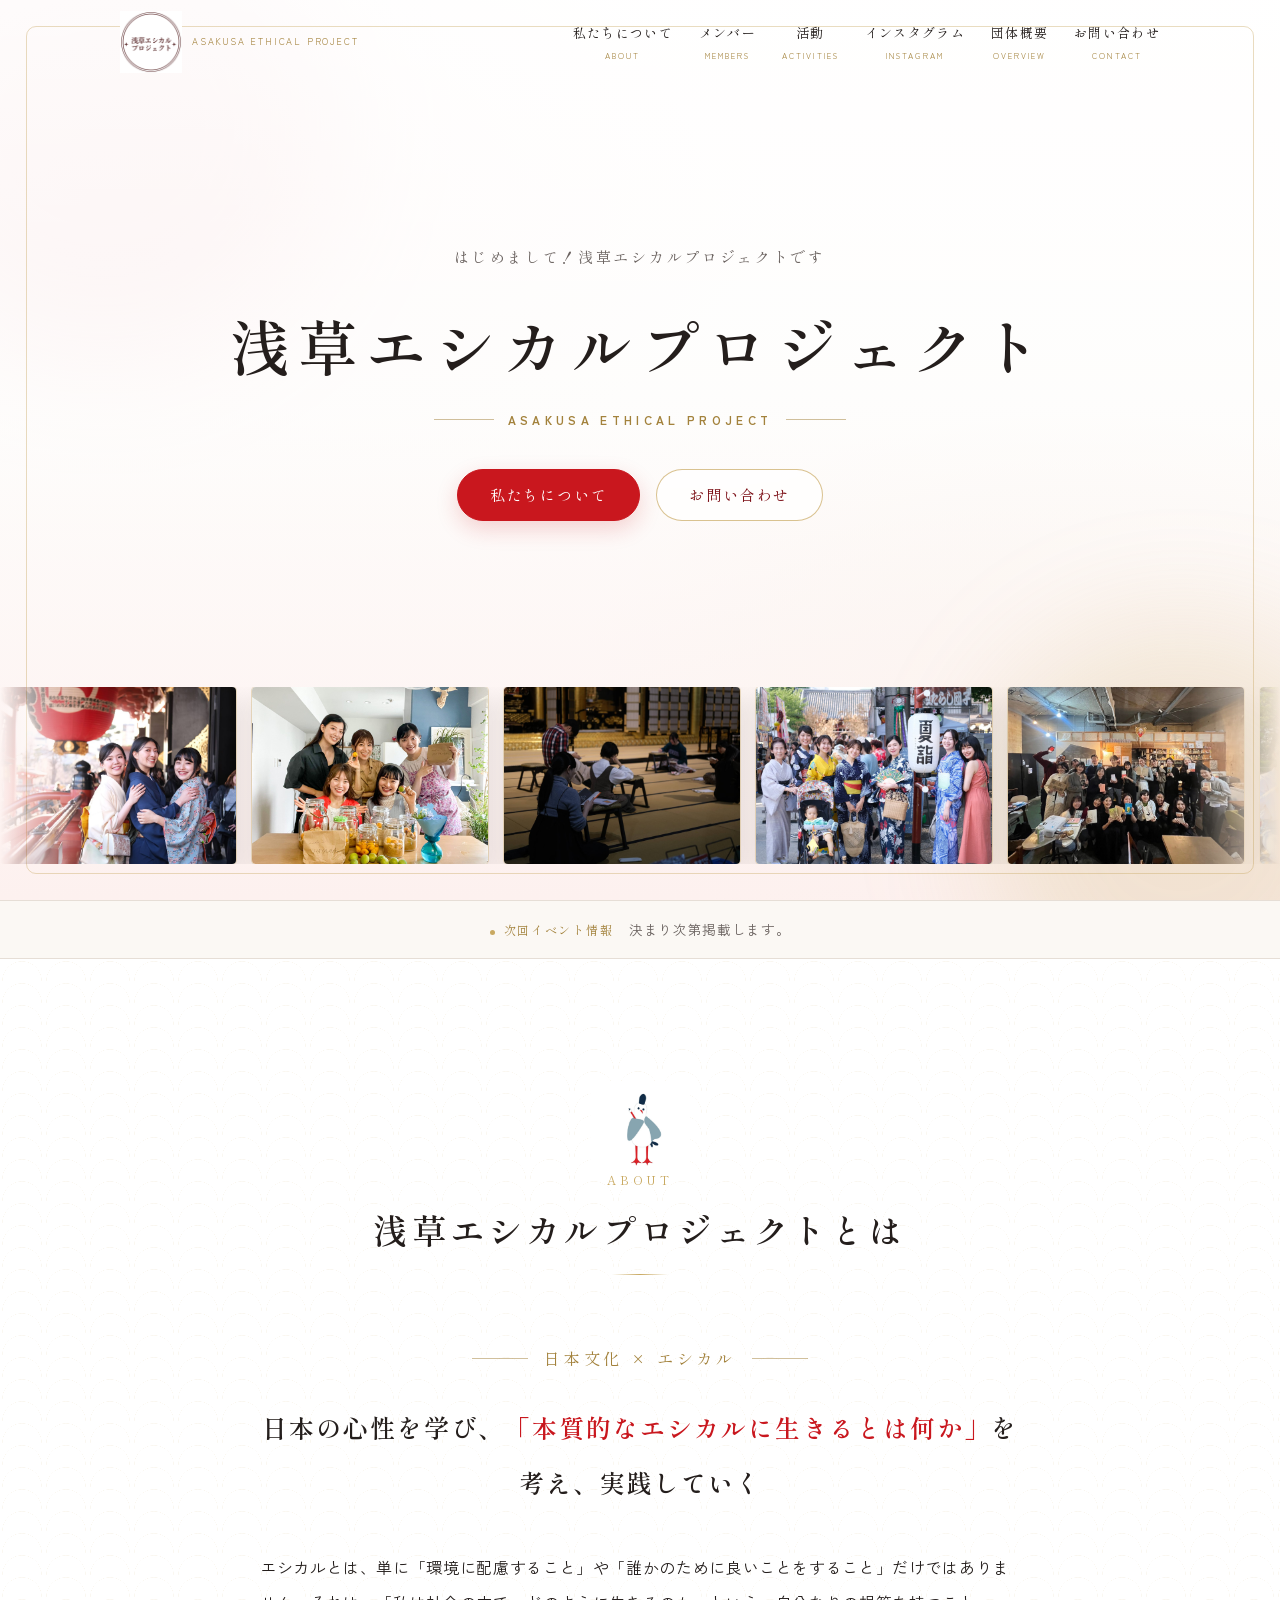
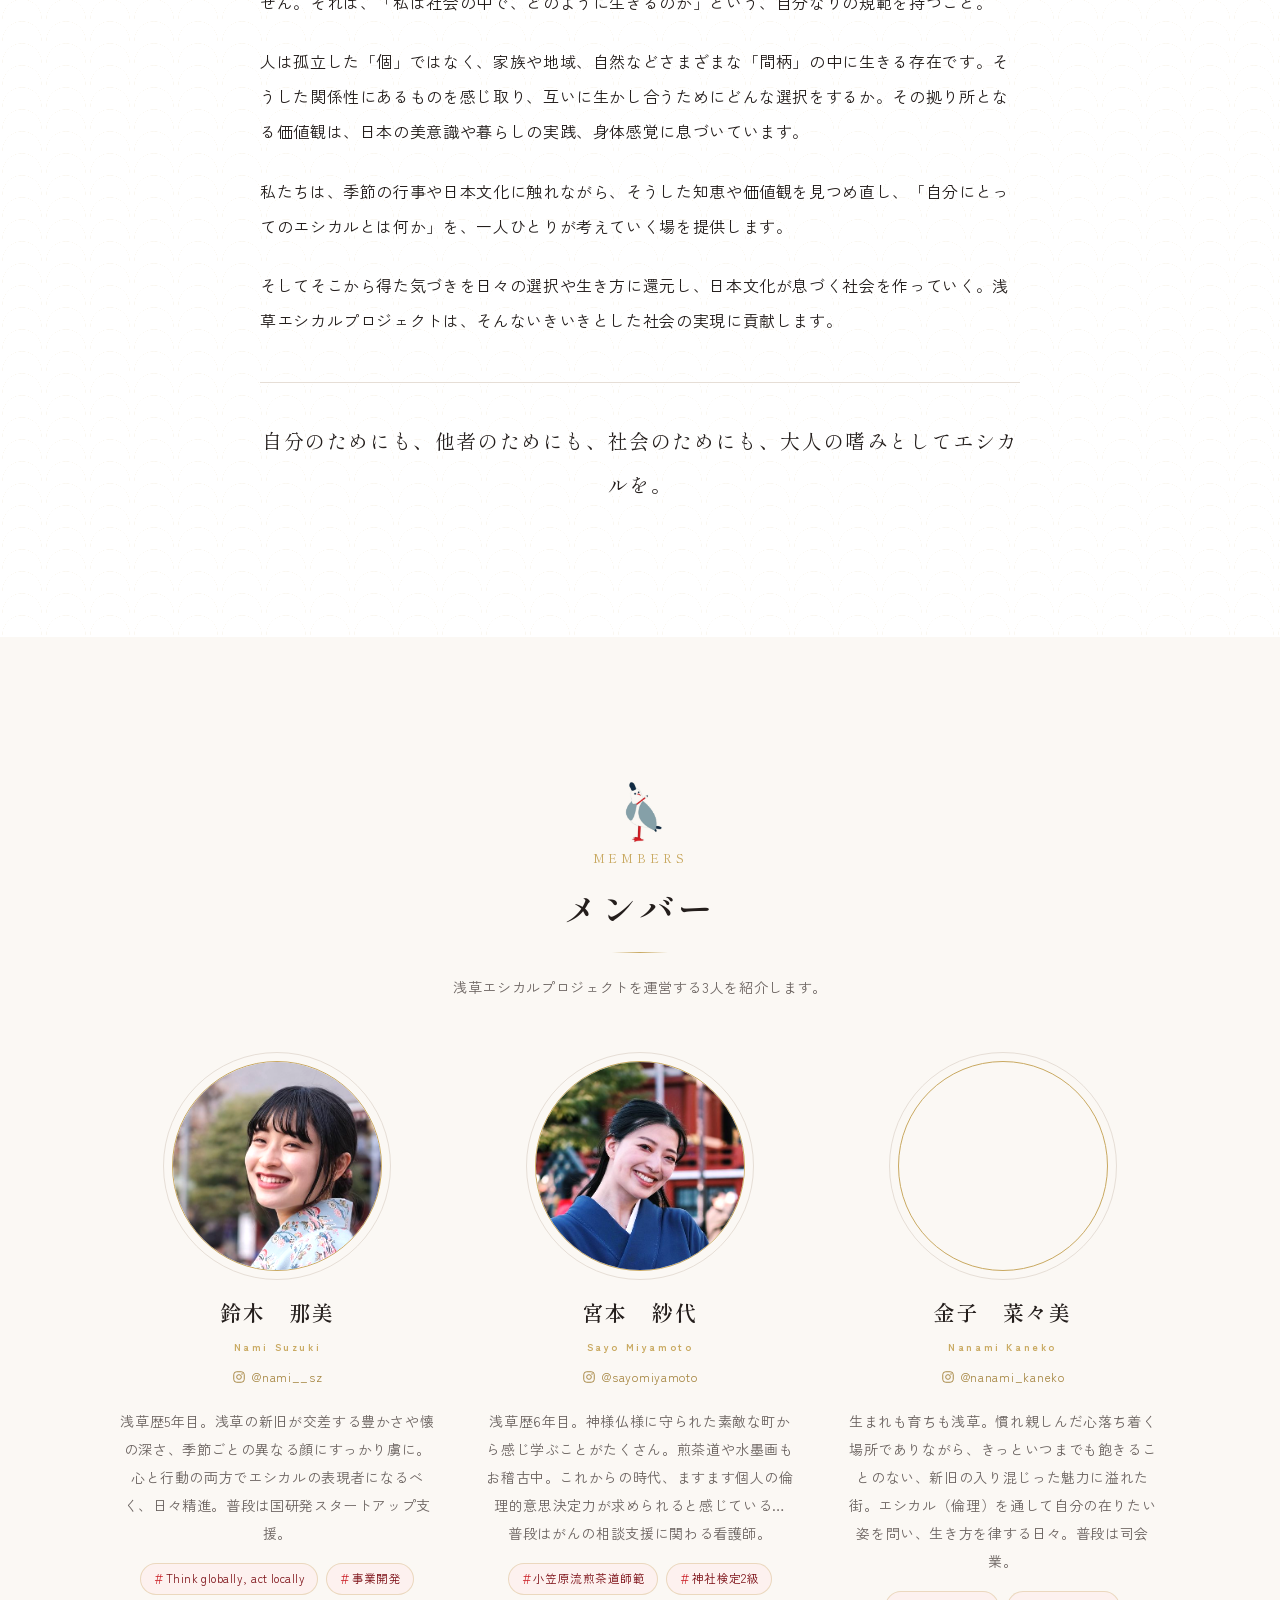
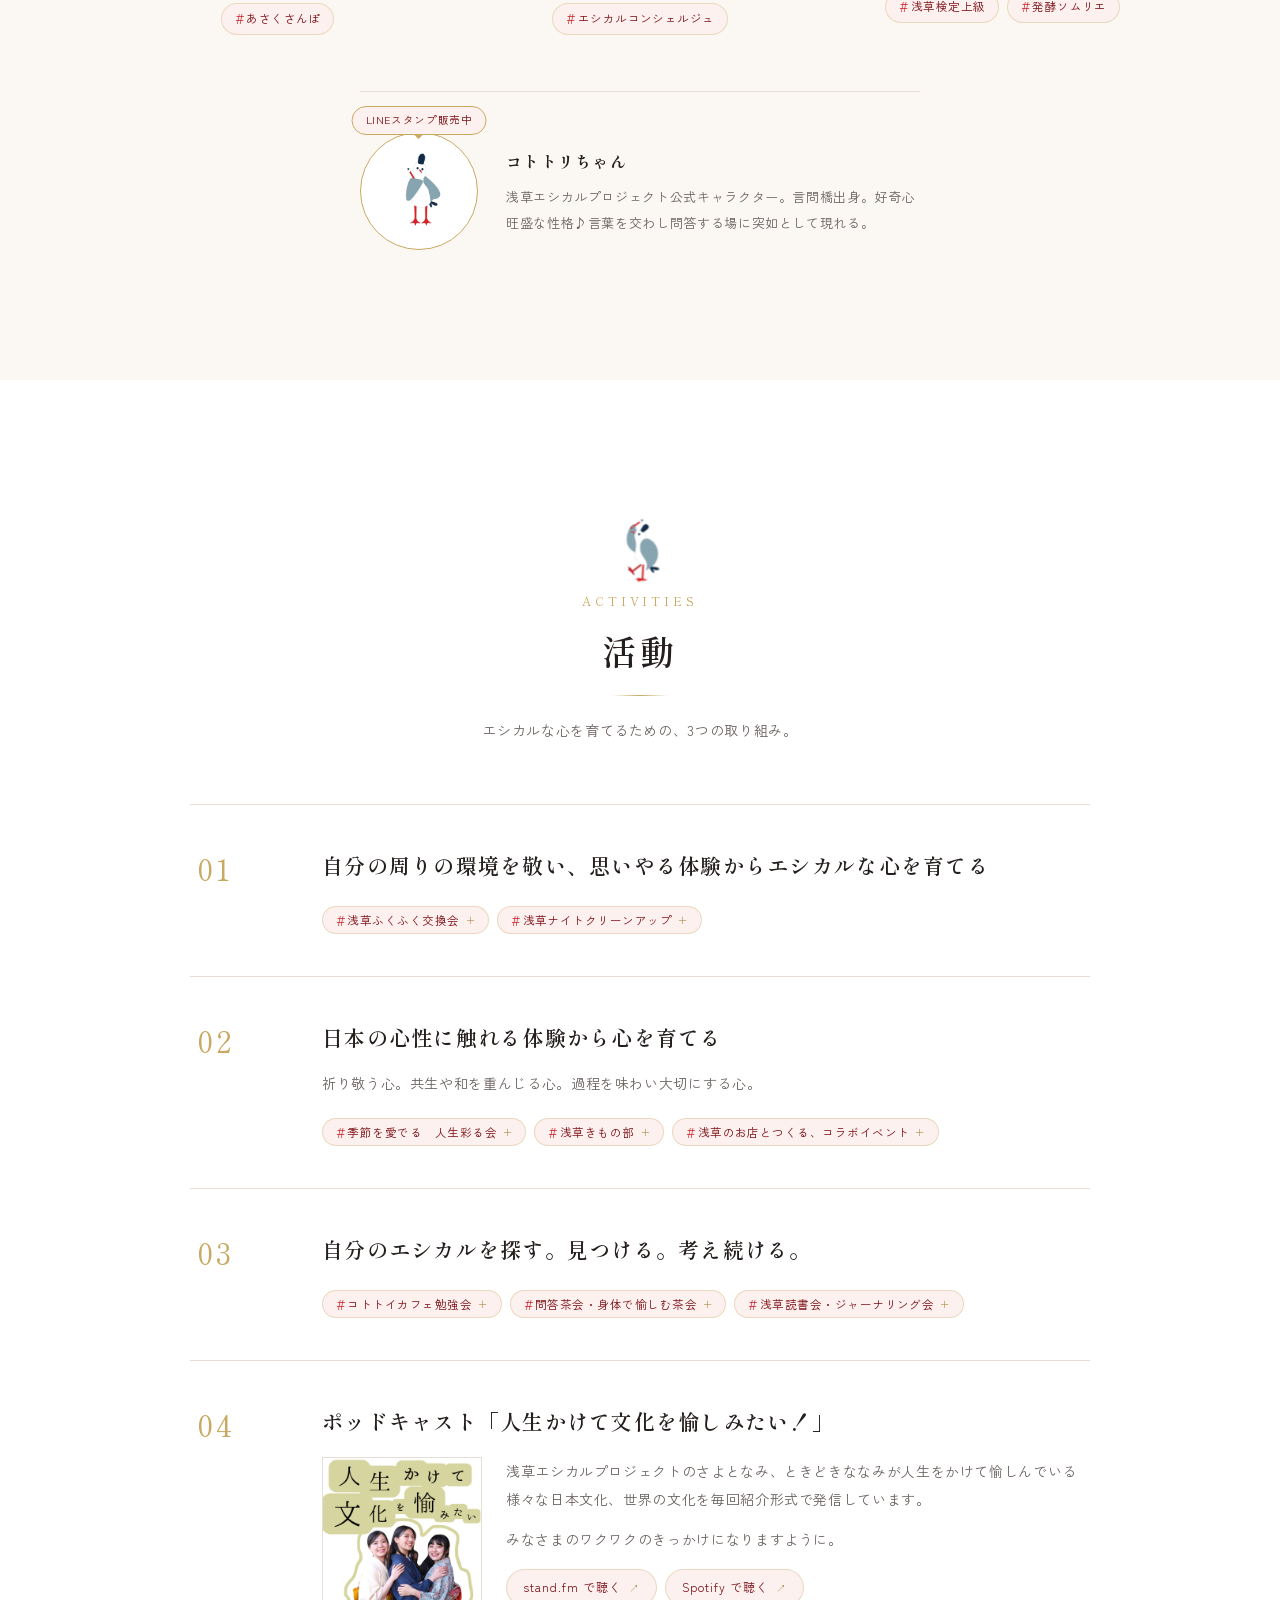
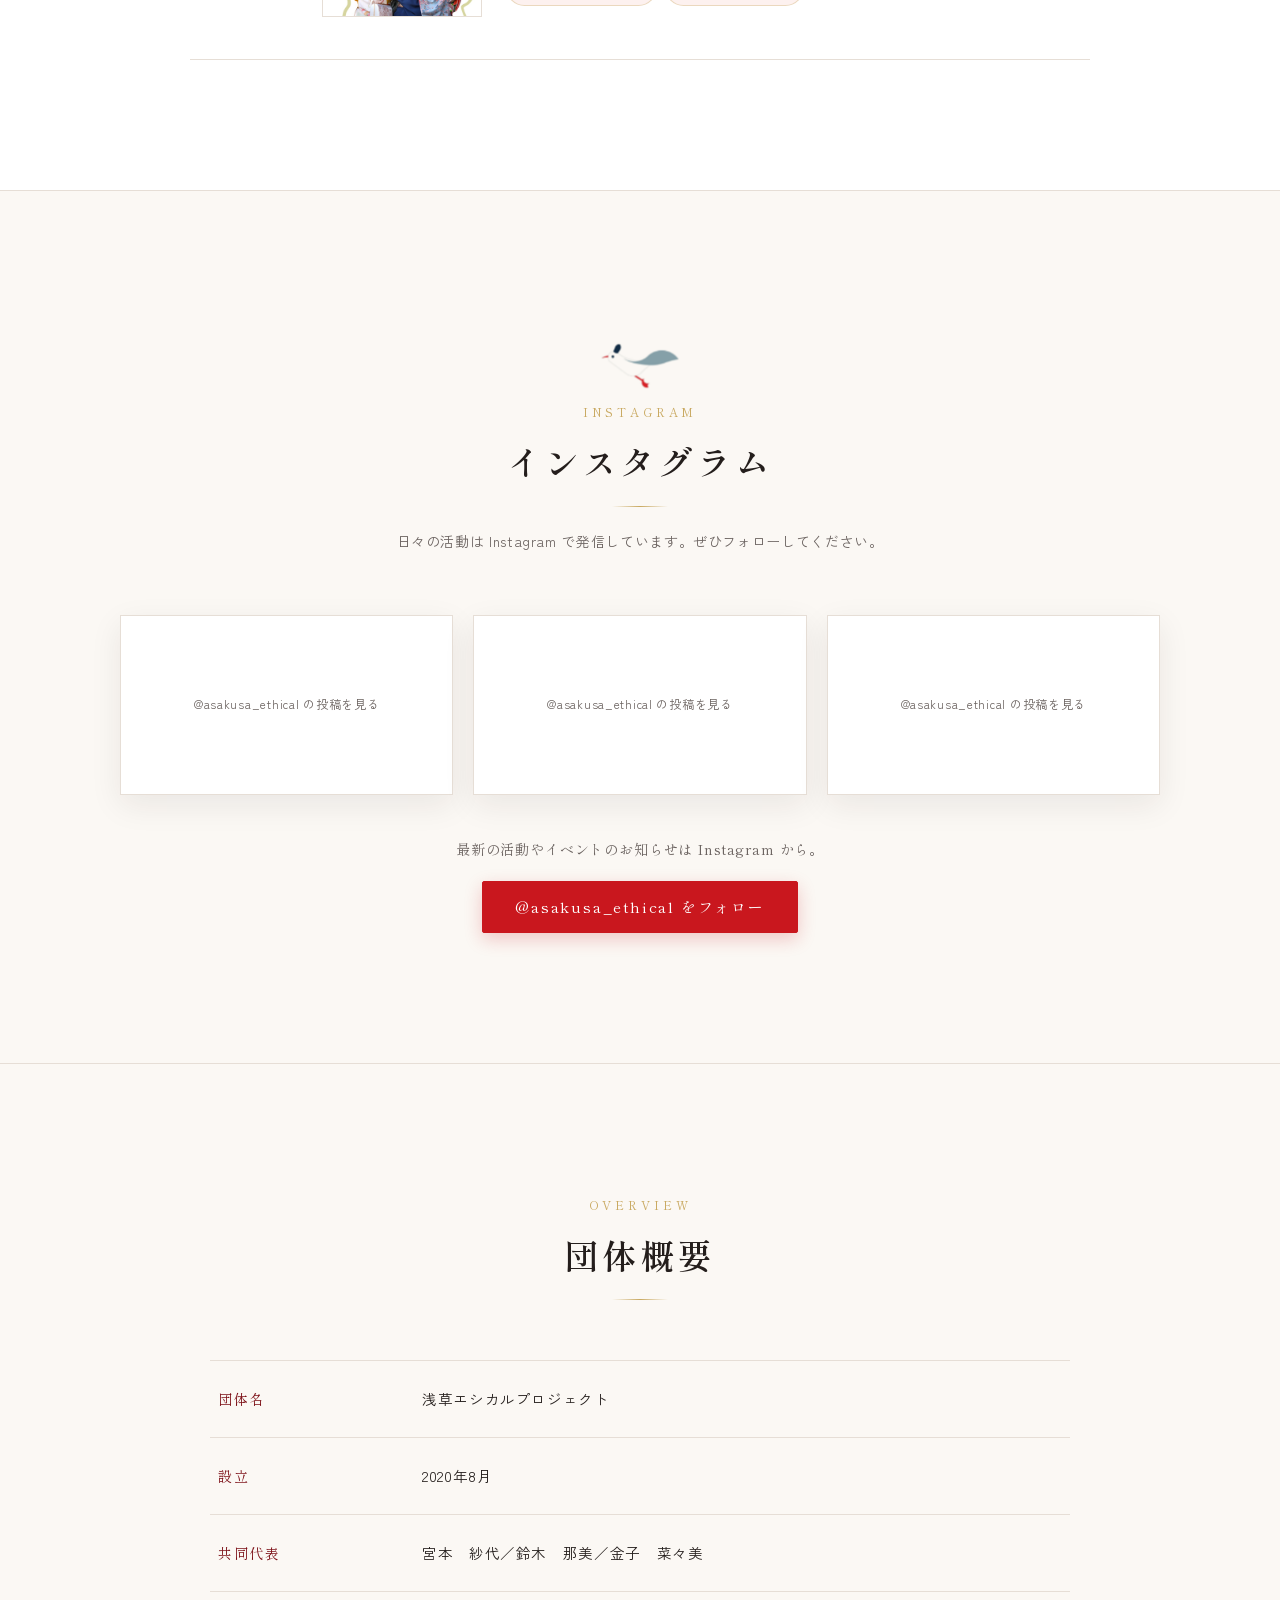
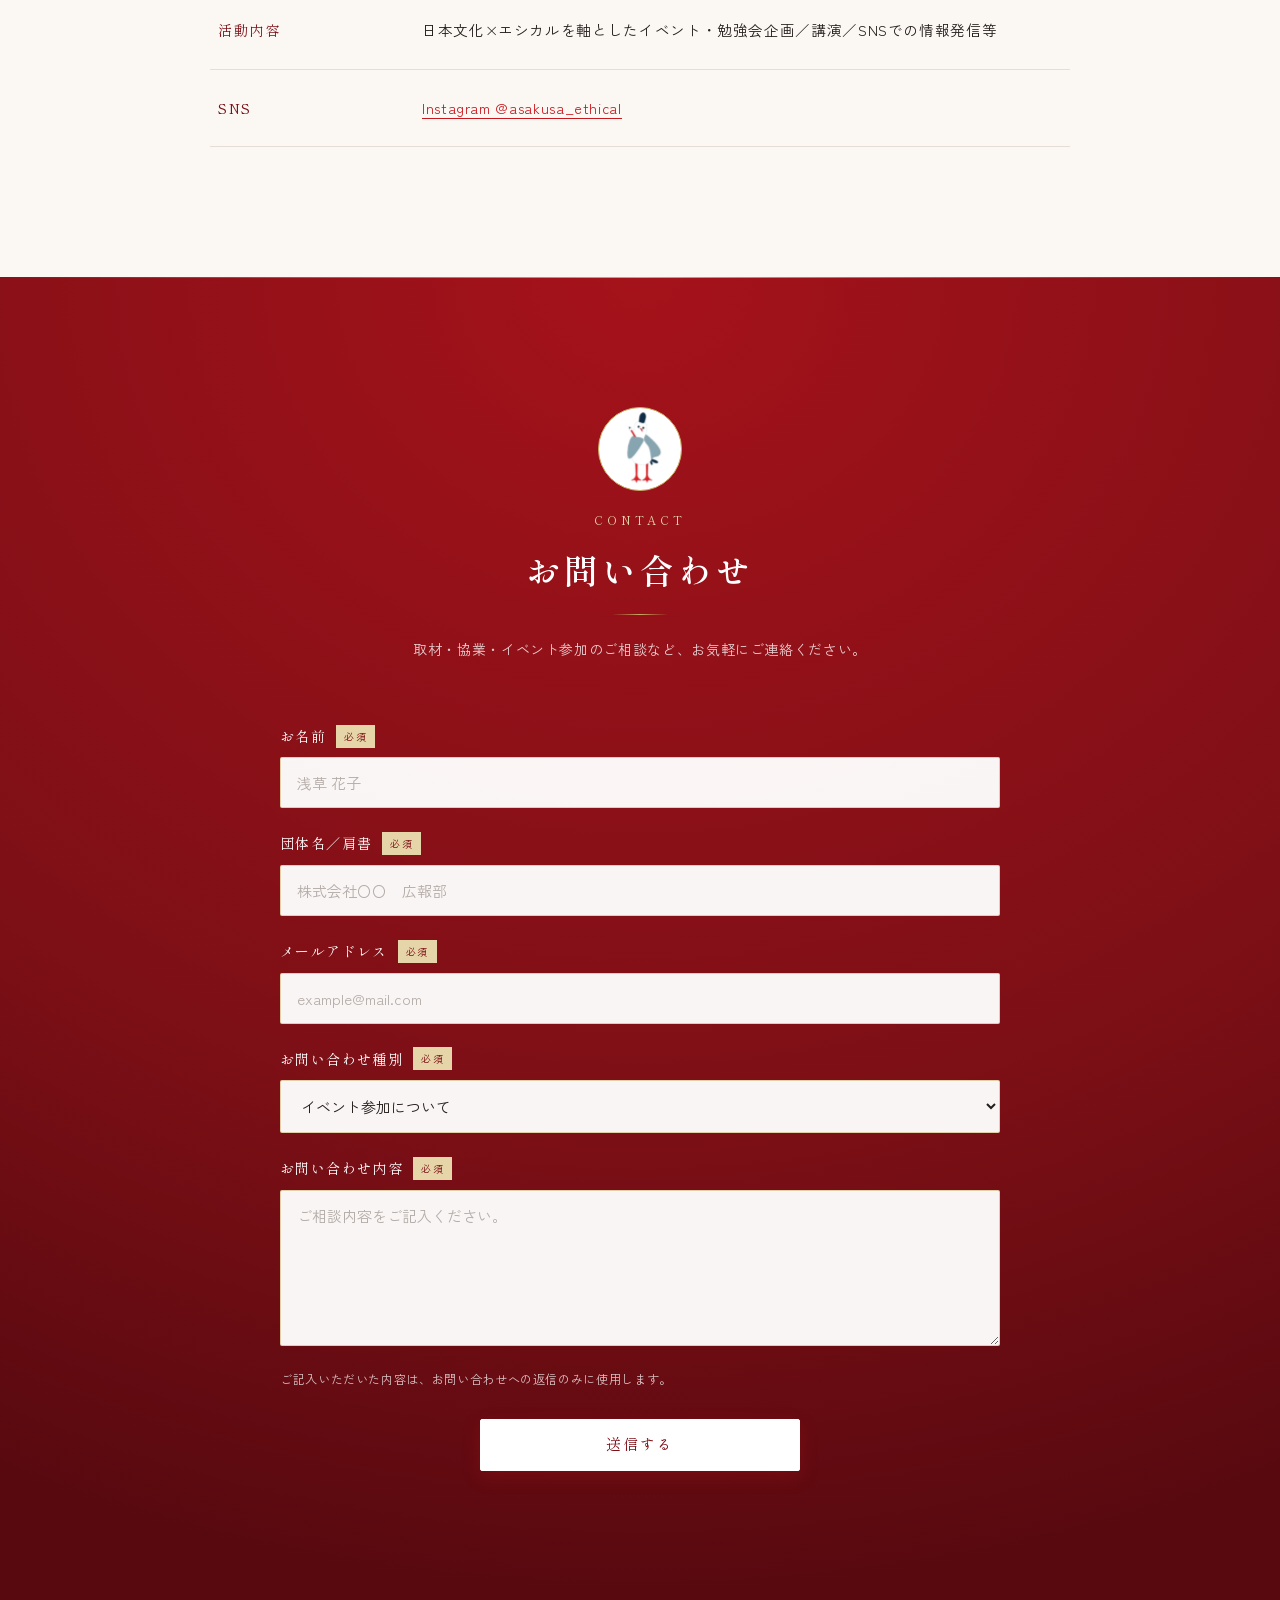
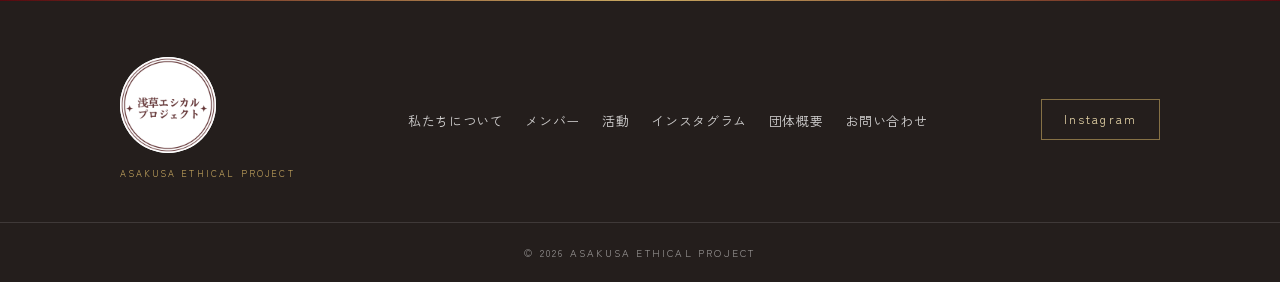
==== commit 058c3394: "OGP画像を追加し、SNS共有の設定を整備 ロゴを1200x630に配置した ogp.jpg を追加。 og:image を相対パスからフルURLへ修正（クローラは絶対URLを要求するため）。 og:" ====
--- a/index.html
+++ b/index.html
@@ -6,11 +6,19 @@
 <title>浅草エシカルプロジェクト | 浅草の文化から「エシカルに生きる」を学ぶ</title>
 <meta name="description" content="浅草の文化や季節行事から日本の心性を学び、本質的な「エシカルに生きる」を目指すプロジェクトです。">
 
-<!-- OGP（画像を用意したら og:image のパスを差し替えてください） -->
+<!-- OGP（SNS共有時のサムネイル）
+     og:url と og:image は仕様上フルURLが必須です。独自ドメインに変更する際は
+     この2か所のドメイン部分もあわせて差し替えてください。 -->
 <meta property="og:type" content="website">
+<meta property="og:site_name" content="浅草エシカルプロジェクト">
 <meta property="og:title" content="浅草エシカルプロジェクト">
 <meta property="og:description" content="浅草の文化や季節行事から日本の心性を学び、本質的な「エシカルに生きる」を目指しています。">
-<meta property="og:image" content="images/ogp.jpg">
+<meta property="og:url" content="https://asakusaethical.github.io/website/">
+<meta property="og:image" content="https://asakusaethical.github.io/website/images/ogp.jpg">
+<meta property="og:image:width" content="1200">
+<meta property="og:image:height" content="630">
+<meta property="og:image:alt" content="浅草エシカルプロジェクト ロゴ">
+<meta name="twitter:card" content="summary_large_image">
 
 <link rel="icon" href="images/logo.png">
 <link rel="apple-touch-icon" href="images/logo.png">
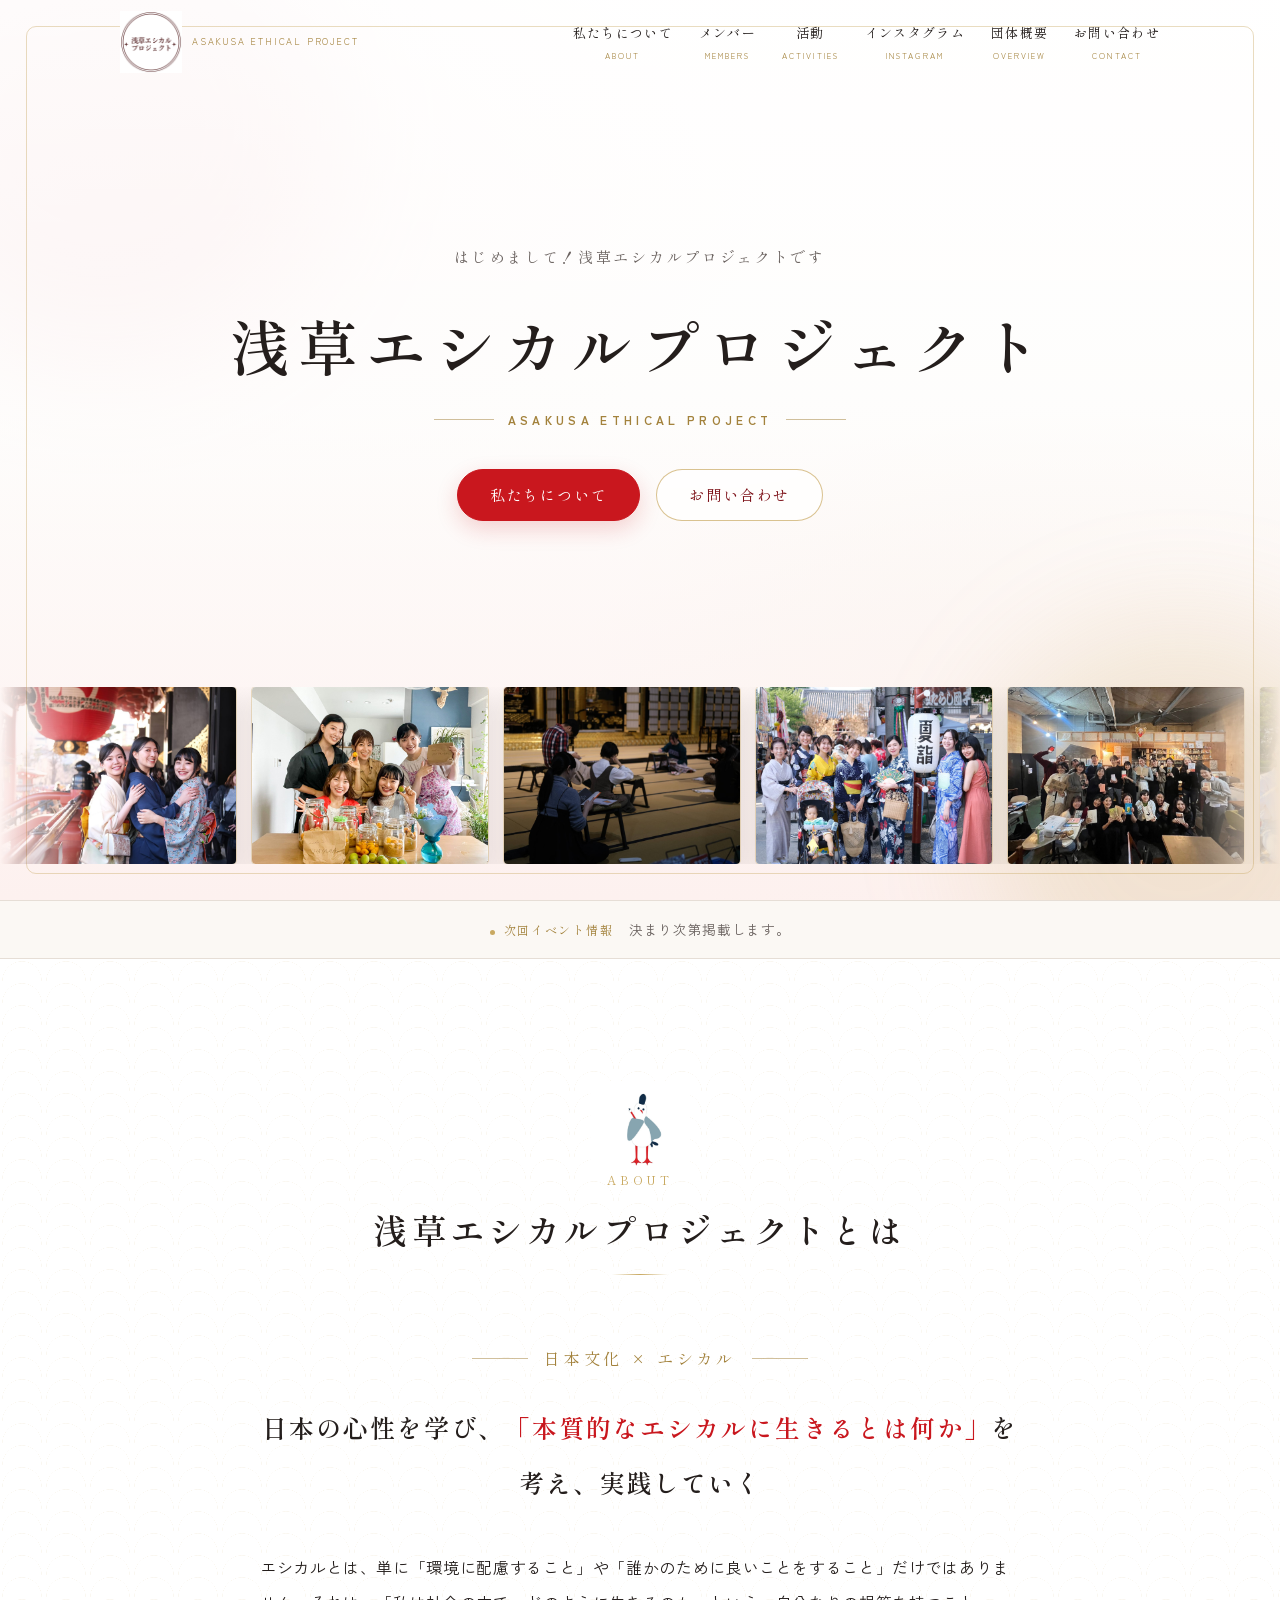
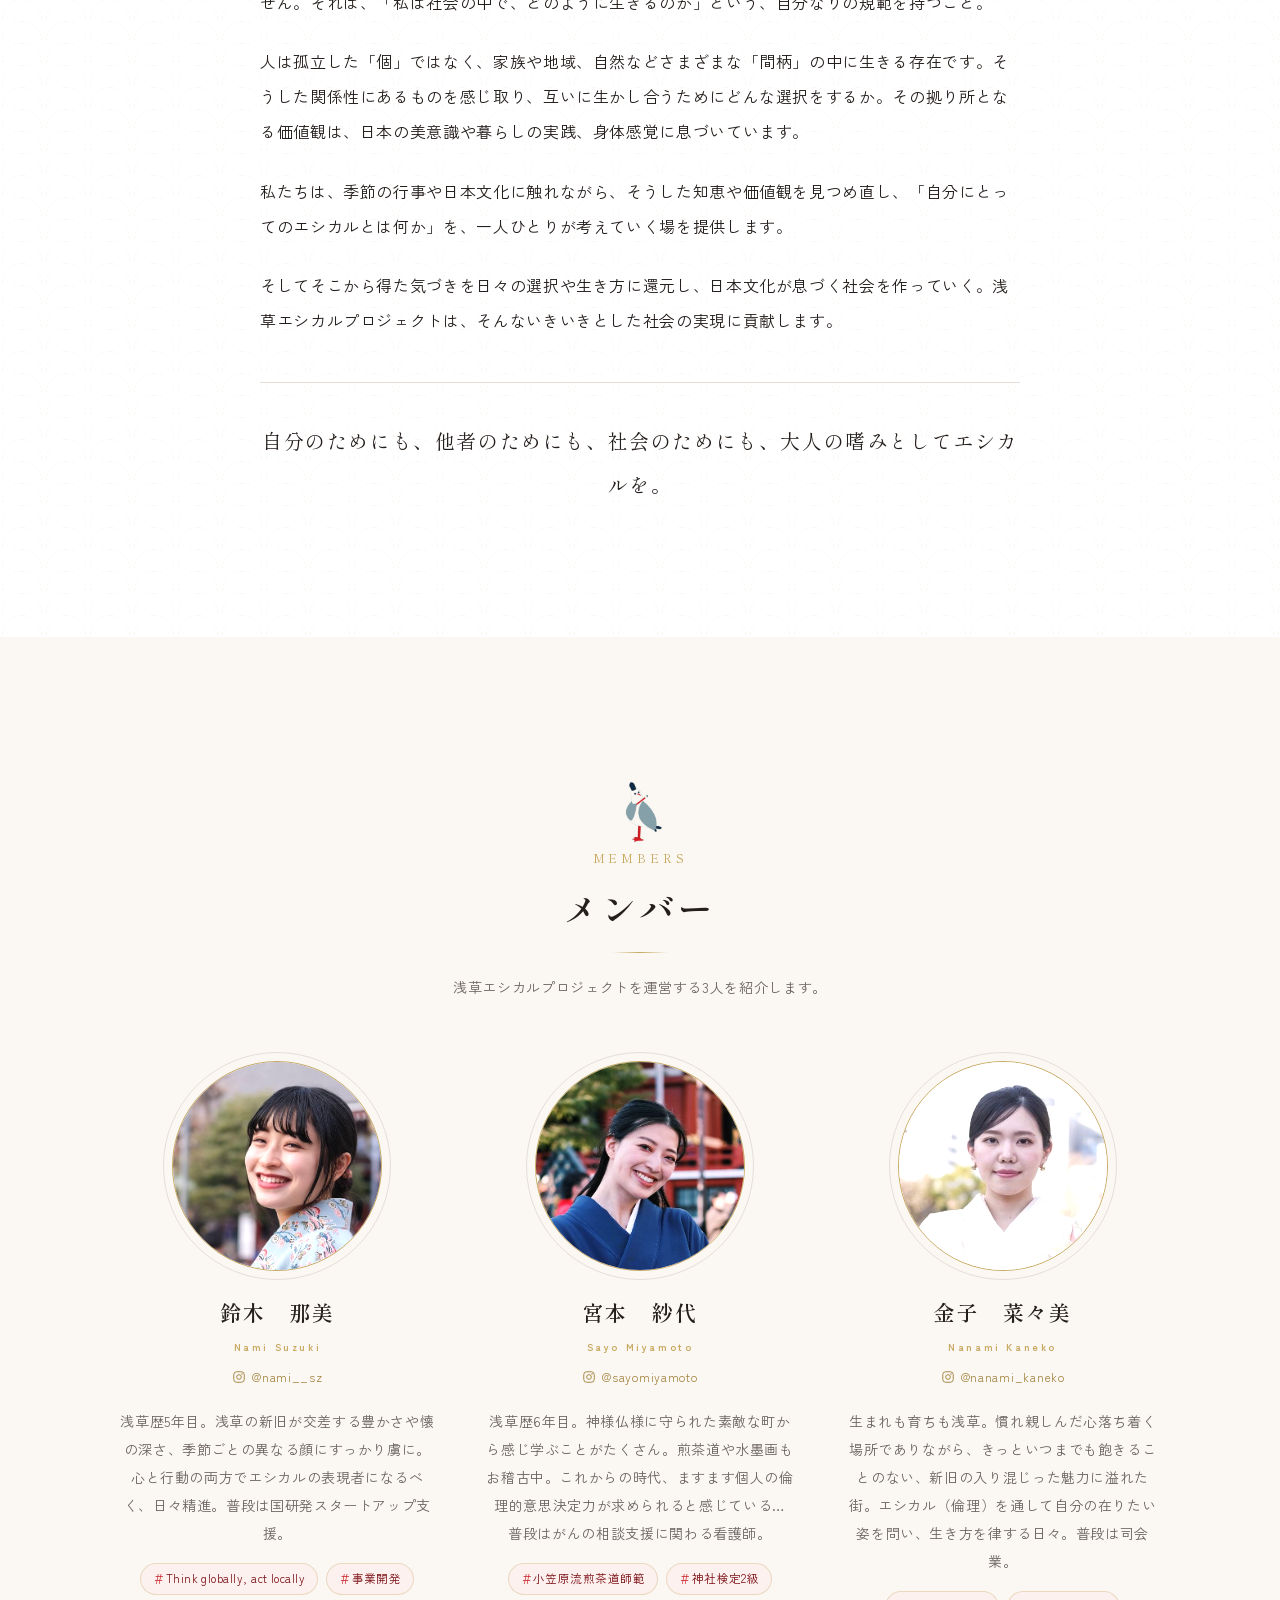
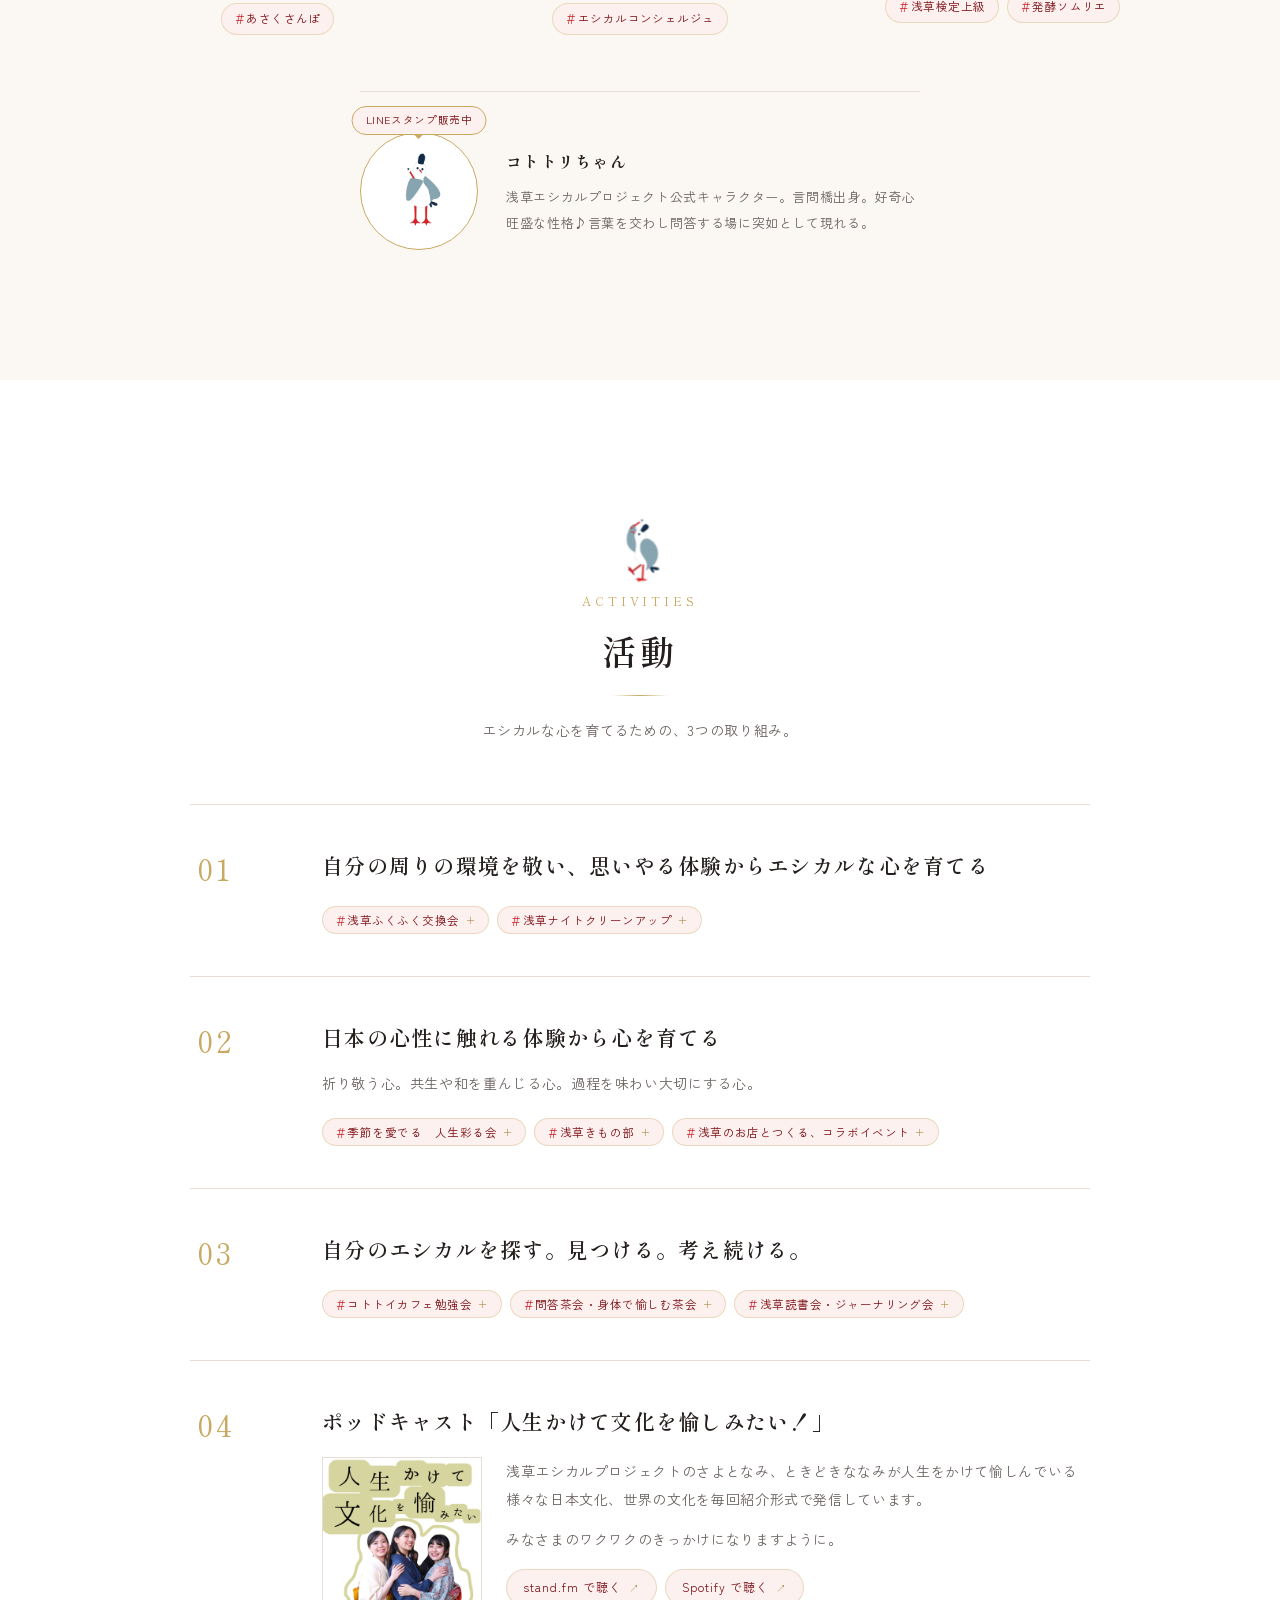
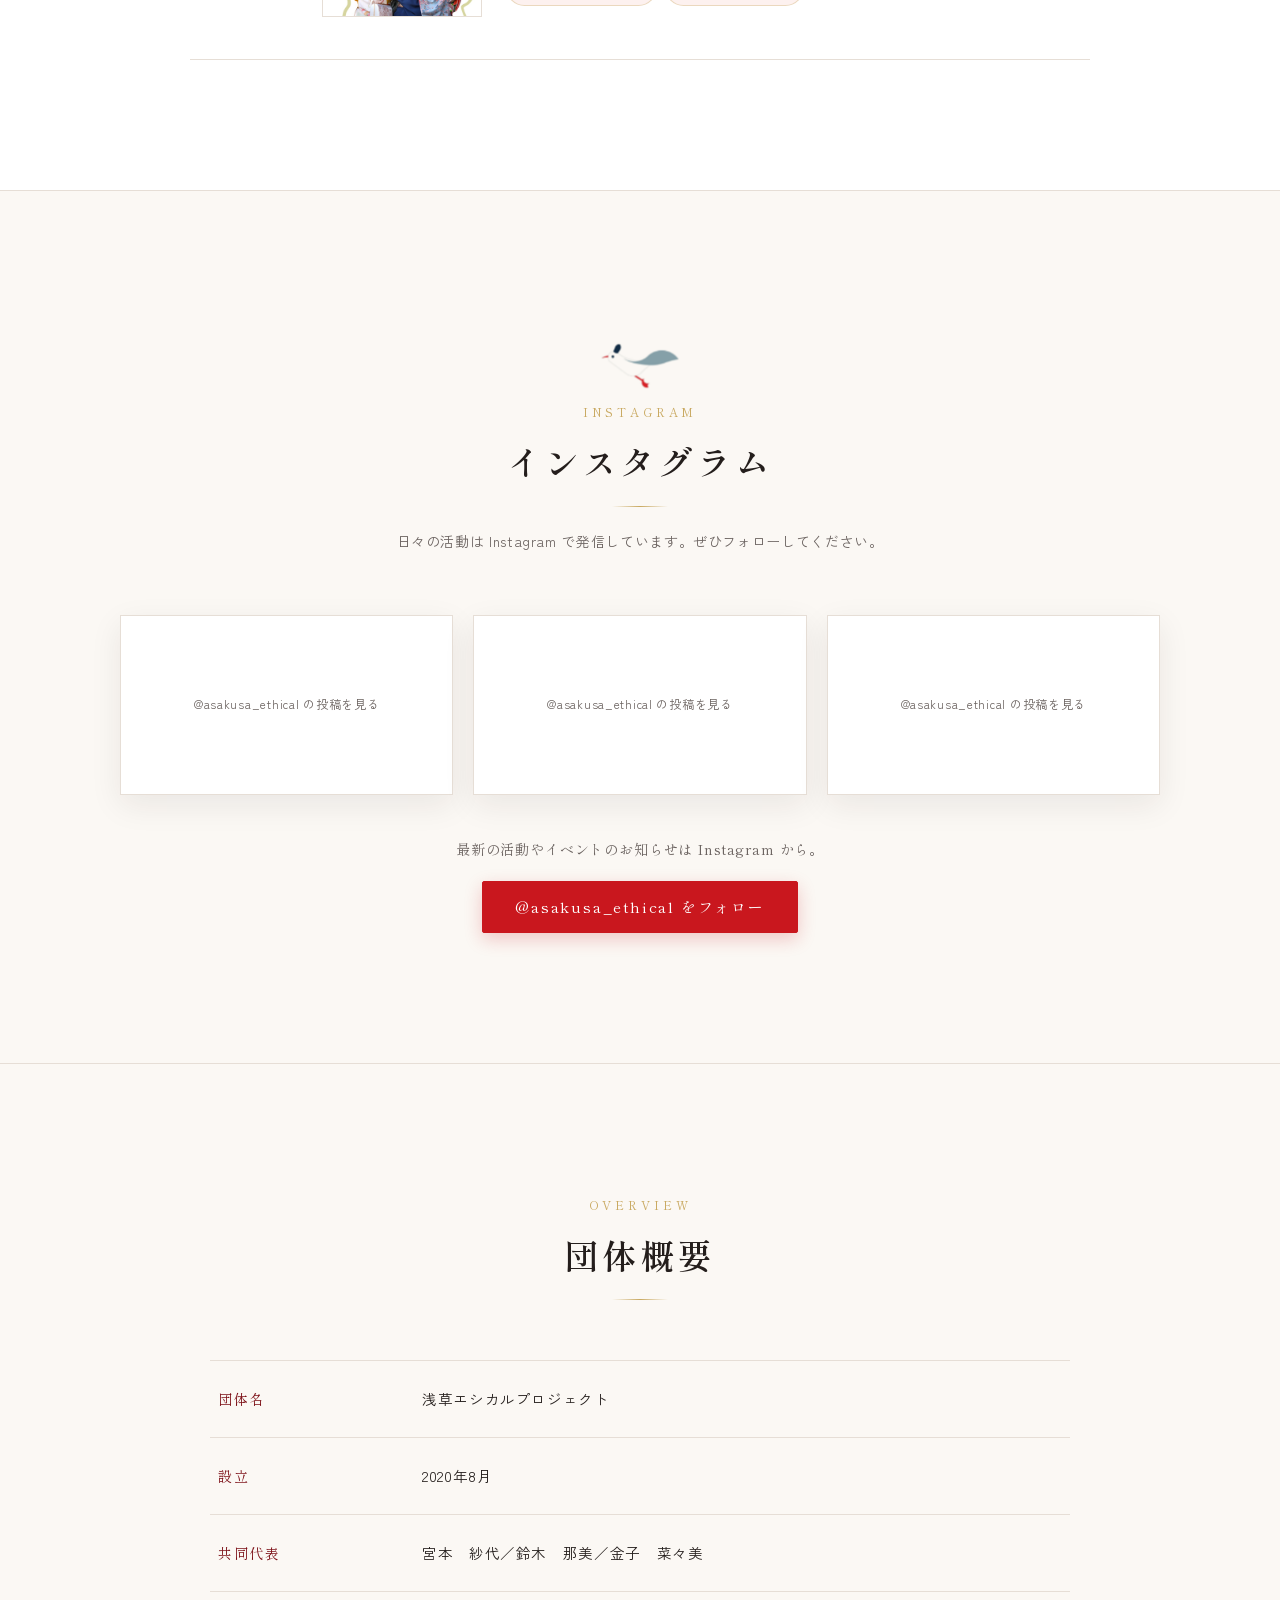
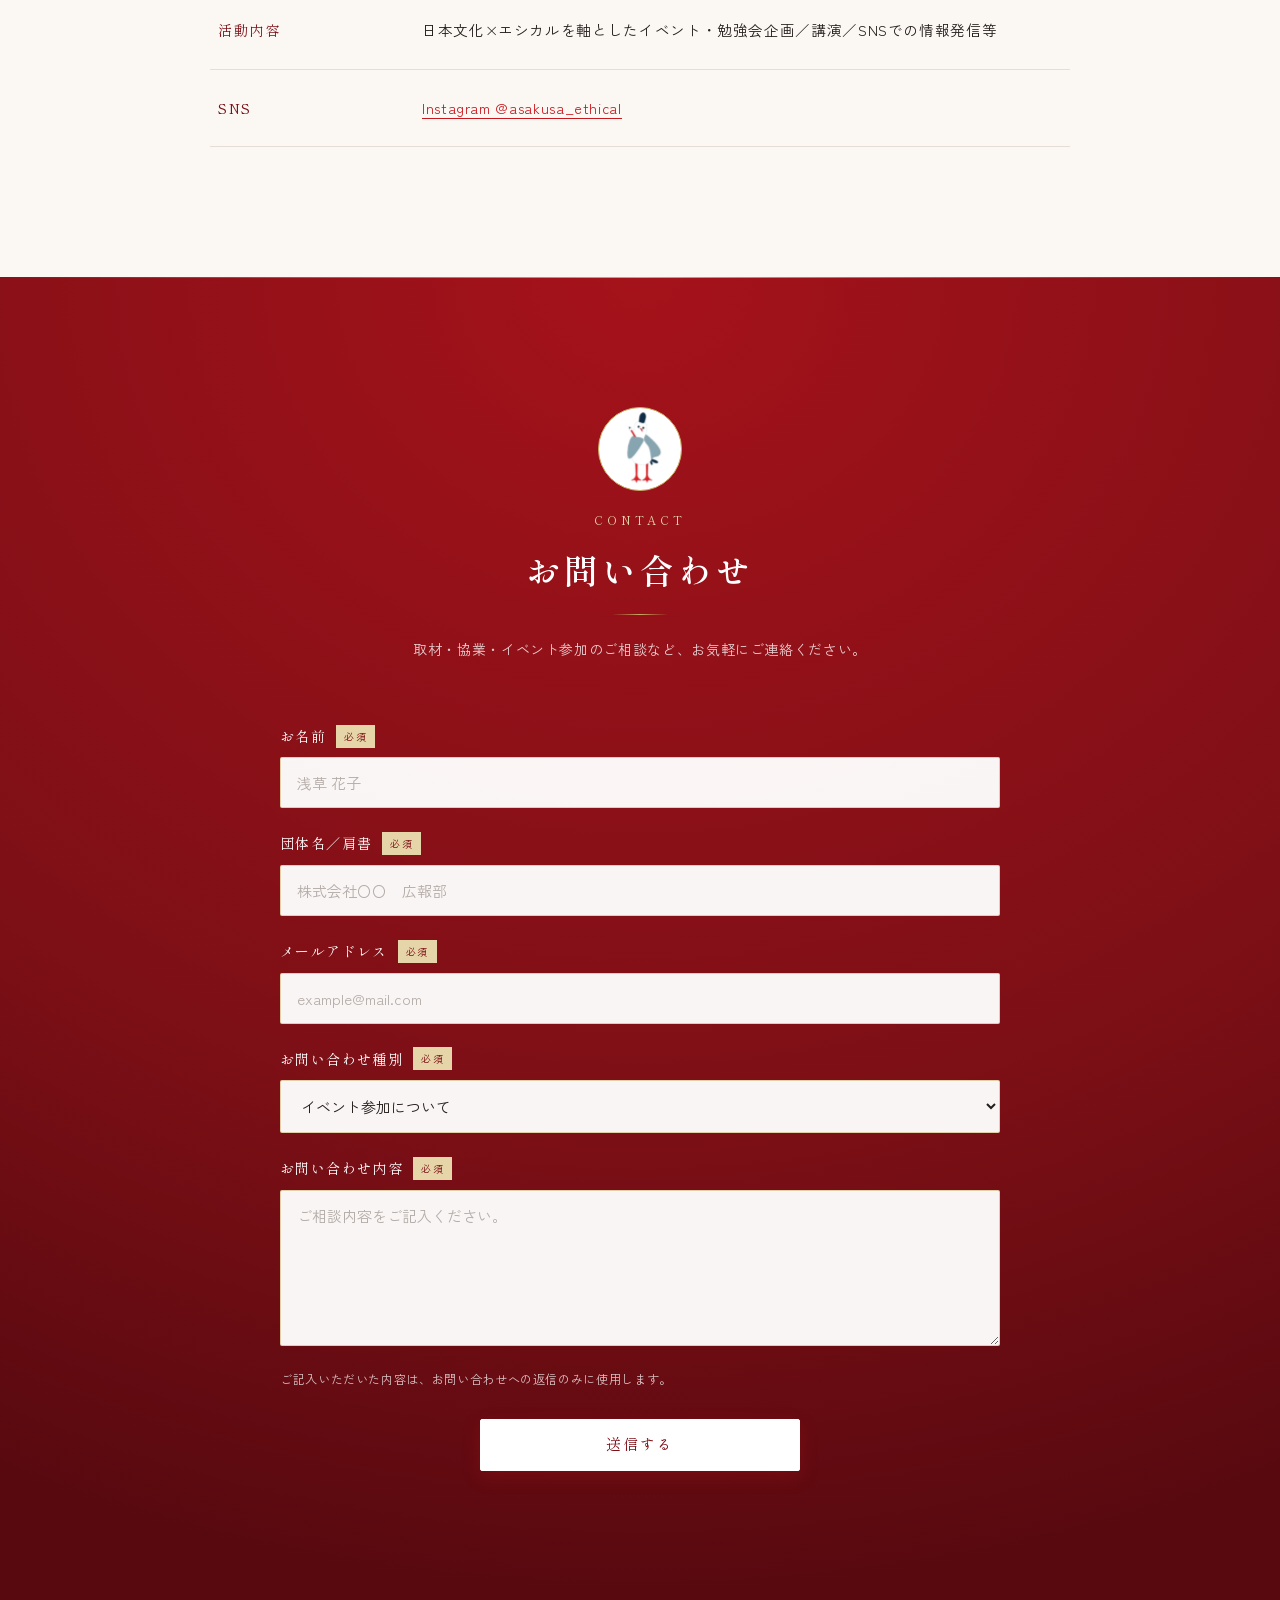
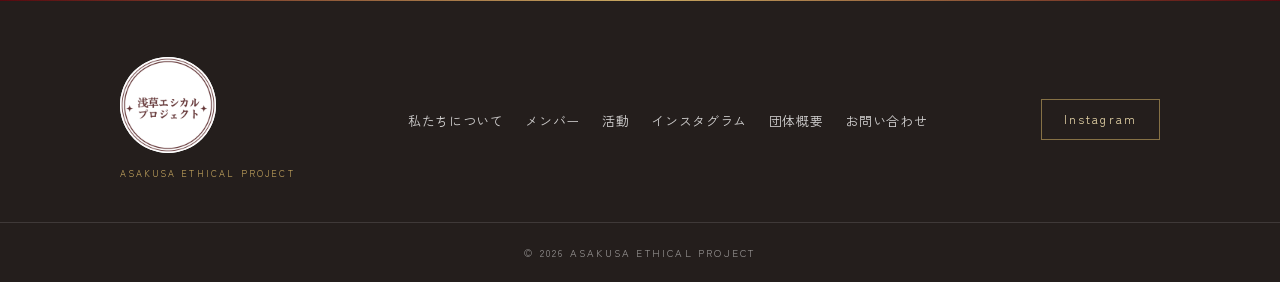
==== commit 2e9417dc: "Google Search Console確認用のmetaタグを追加 Co-Authored-By: Claude Sonnet 5 <noreply@anthropic.com> Claude-Se" ====
--- a/index.html
+++ b/index.html
@@ -27,6 +27,8 @@
 <link rel="preconnect" href="https://fonts.gstatic.com" crossorigin>
 <link href="https://fonts.googleapis.com/css2?family=Shippori+Mincho:wght@400;600;800&family=Zen+Kaku+Gothic+New:wght@400;500;700&display=swap" rel="stylesheet">
 <link rel="stylesheet" href="css/style.css">
+
+<meta name="google-site-verification" content="_dE0iOZ0ku8fOcrtZLDQv3dbSiDD9dcwX3ZQHVC3pOQ" />
 </head>
 <body>
 
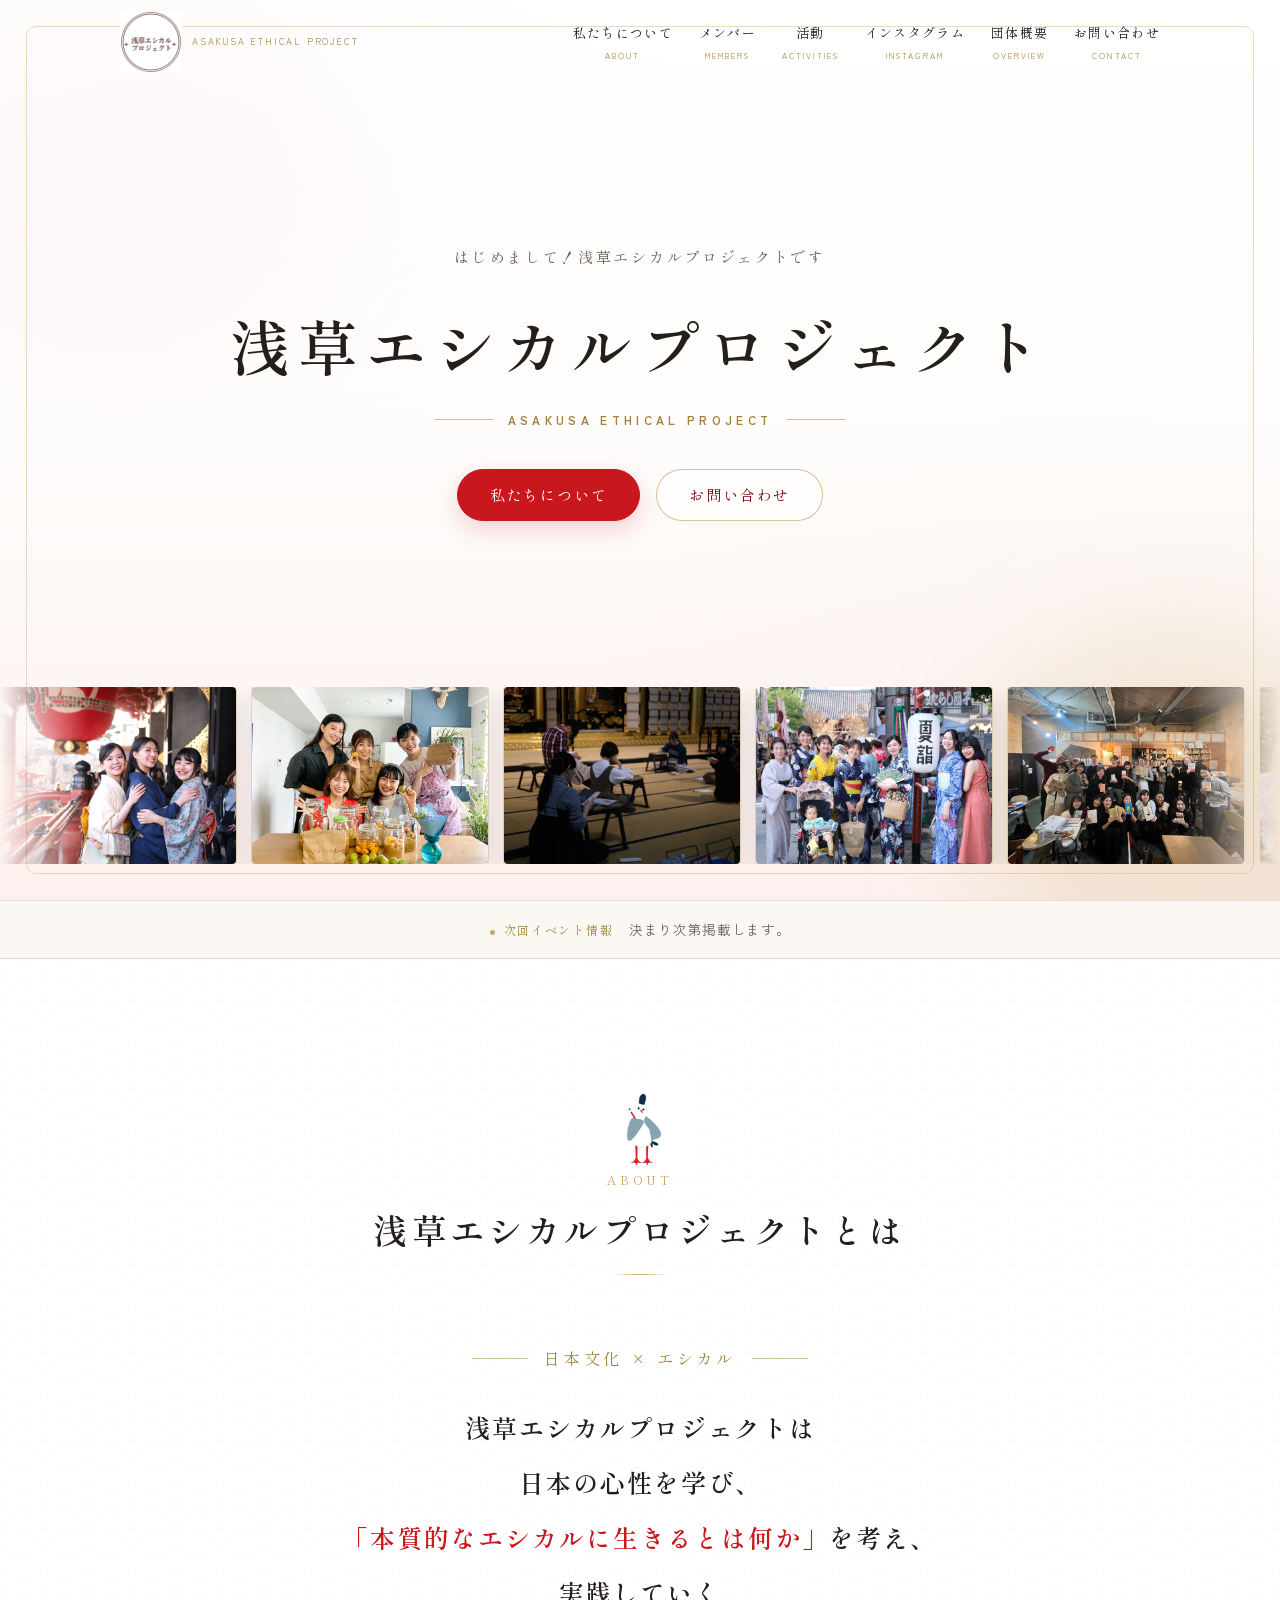
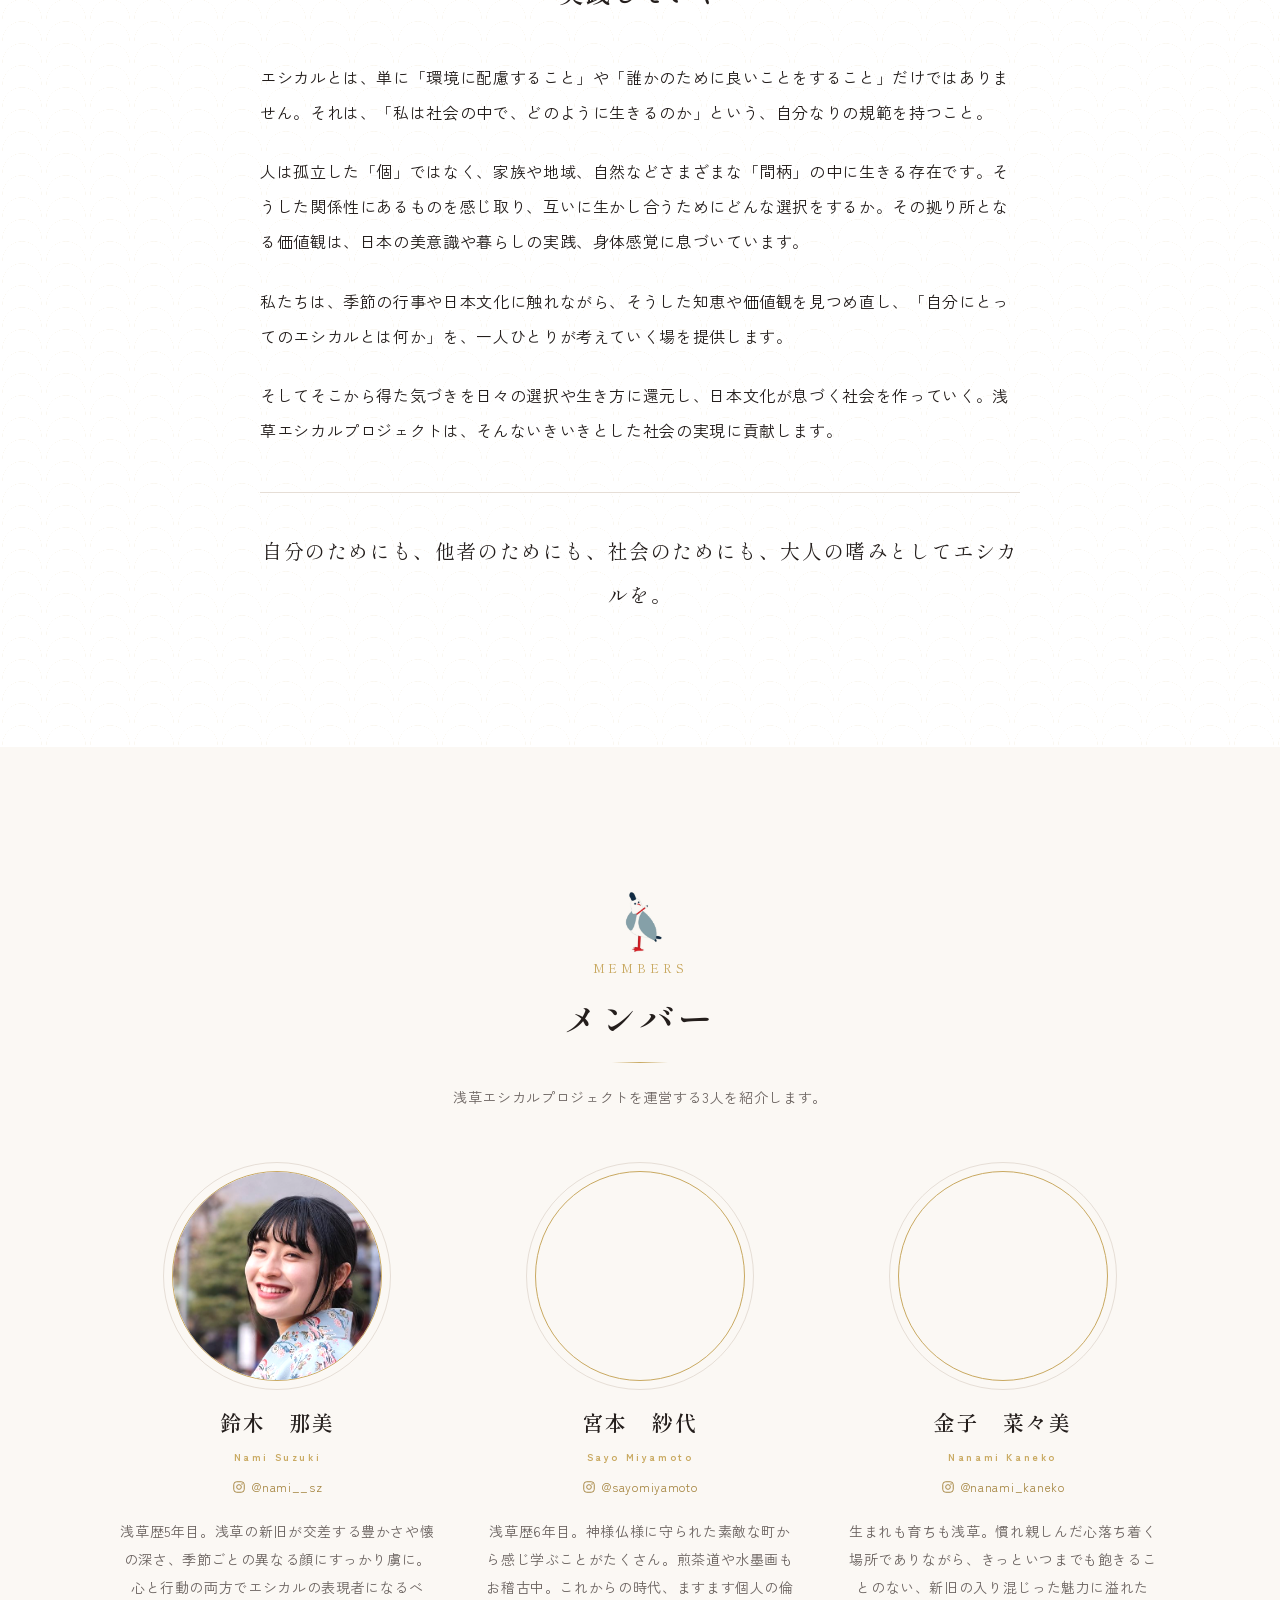
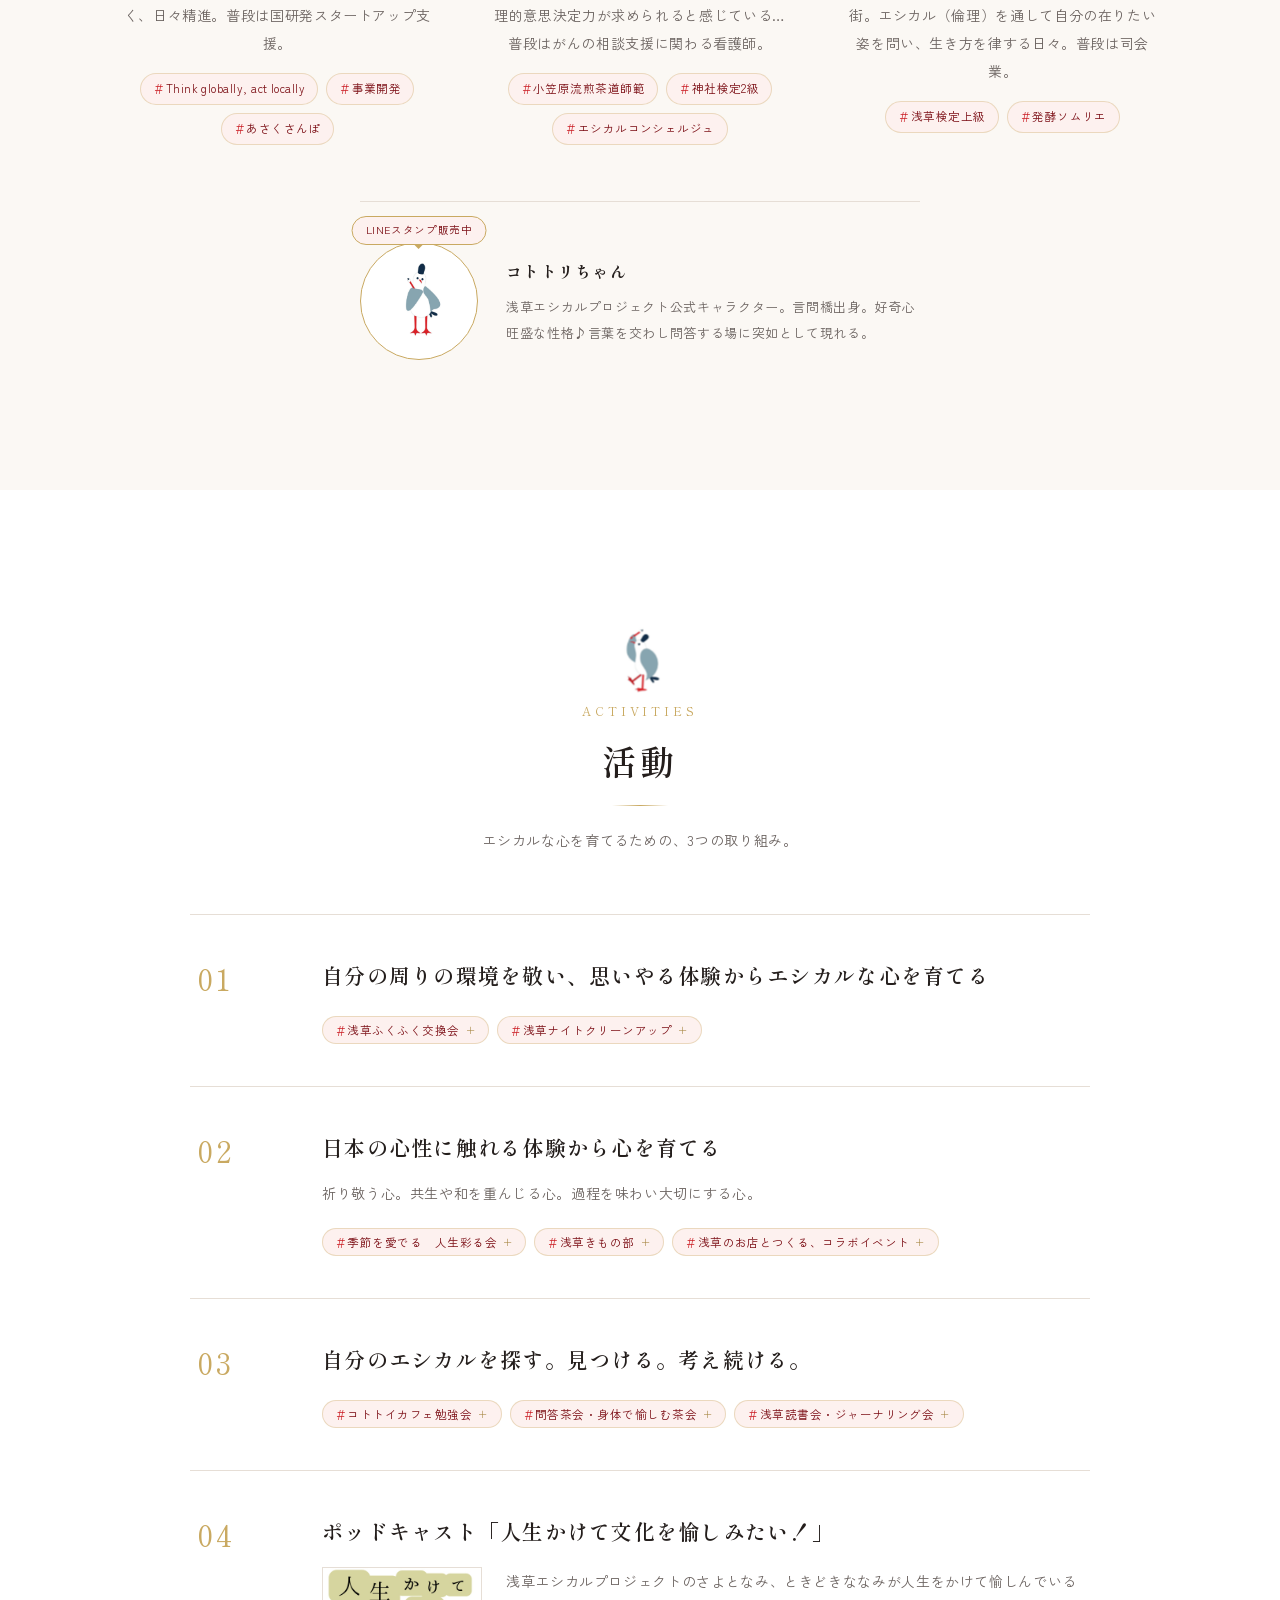
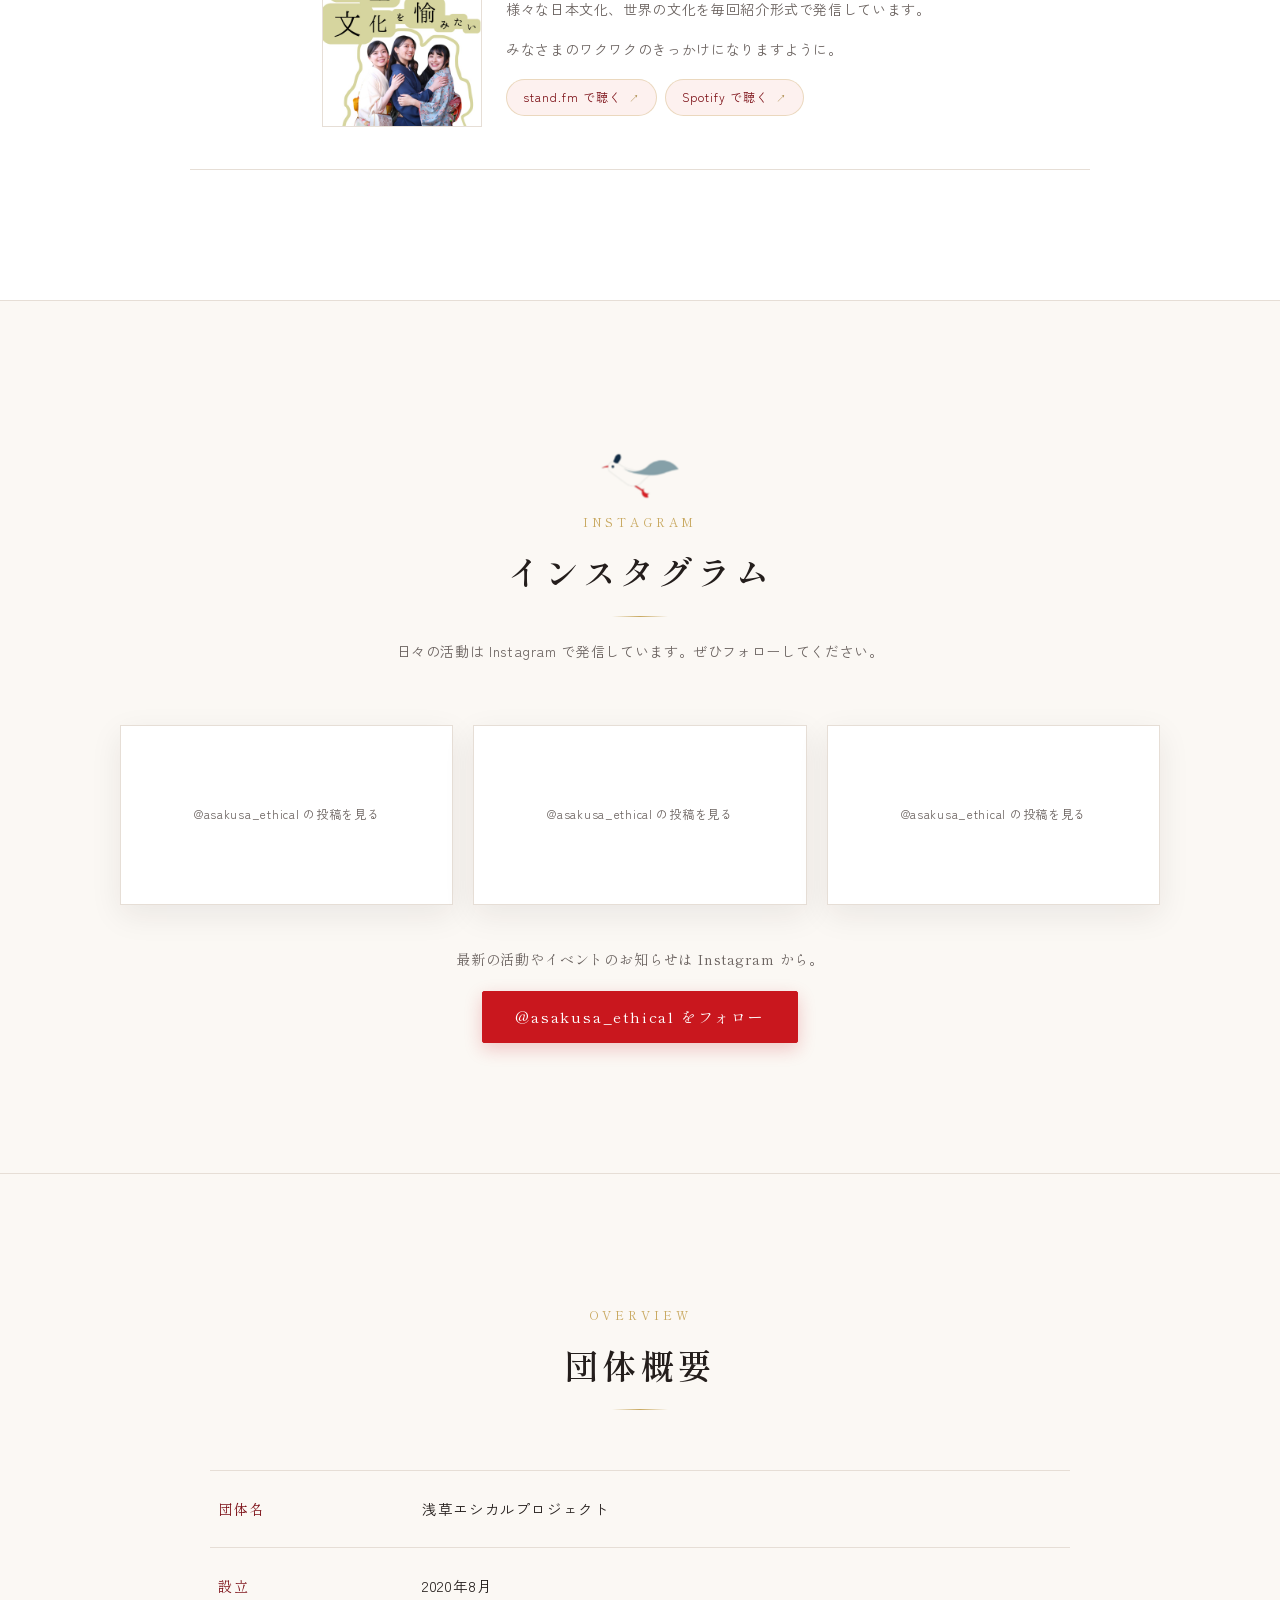
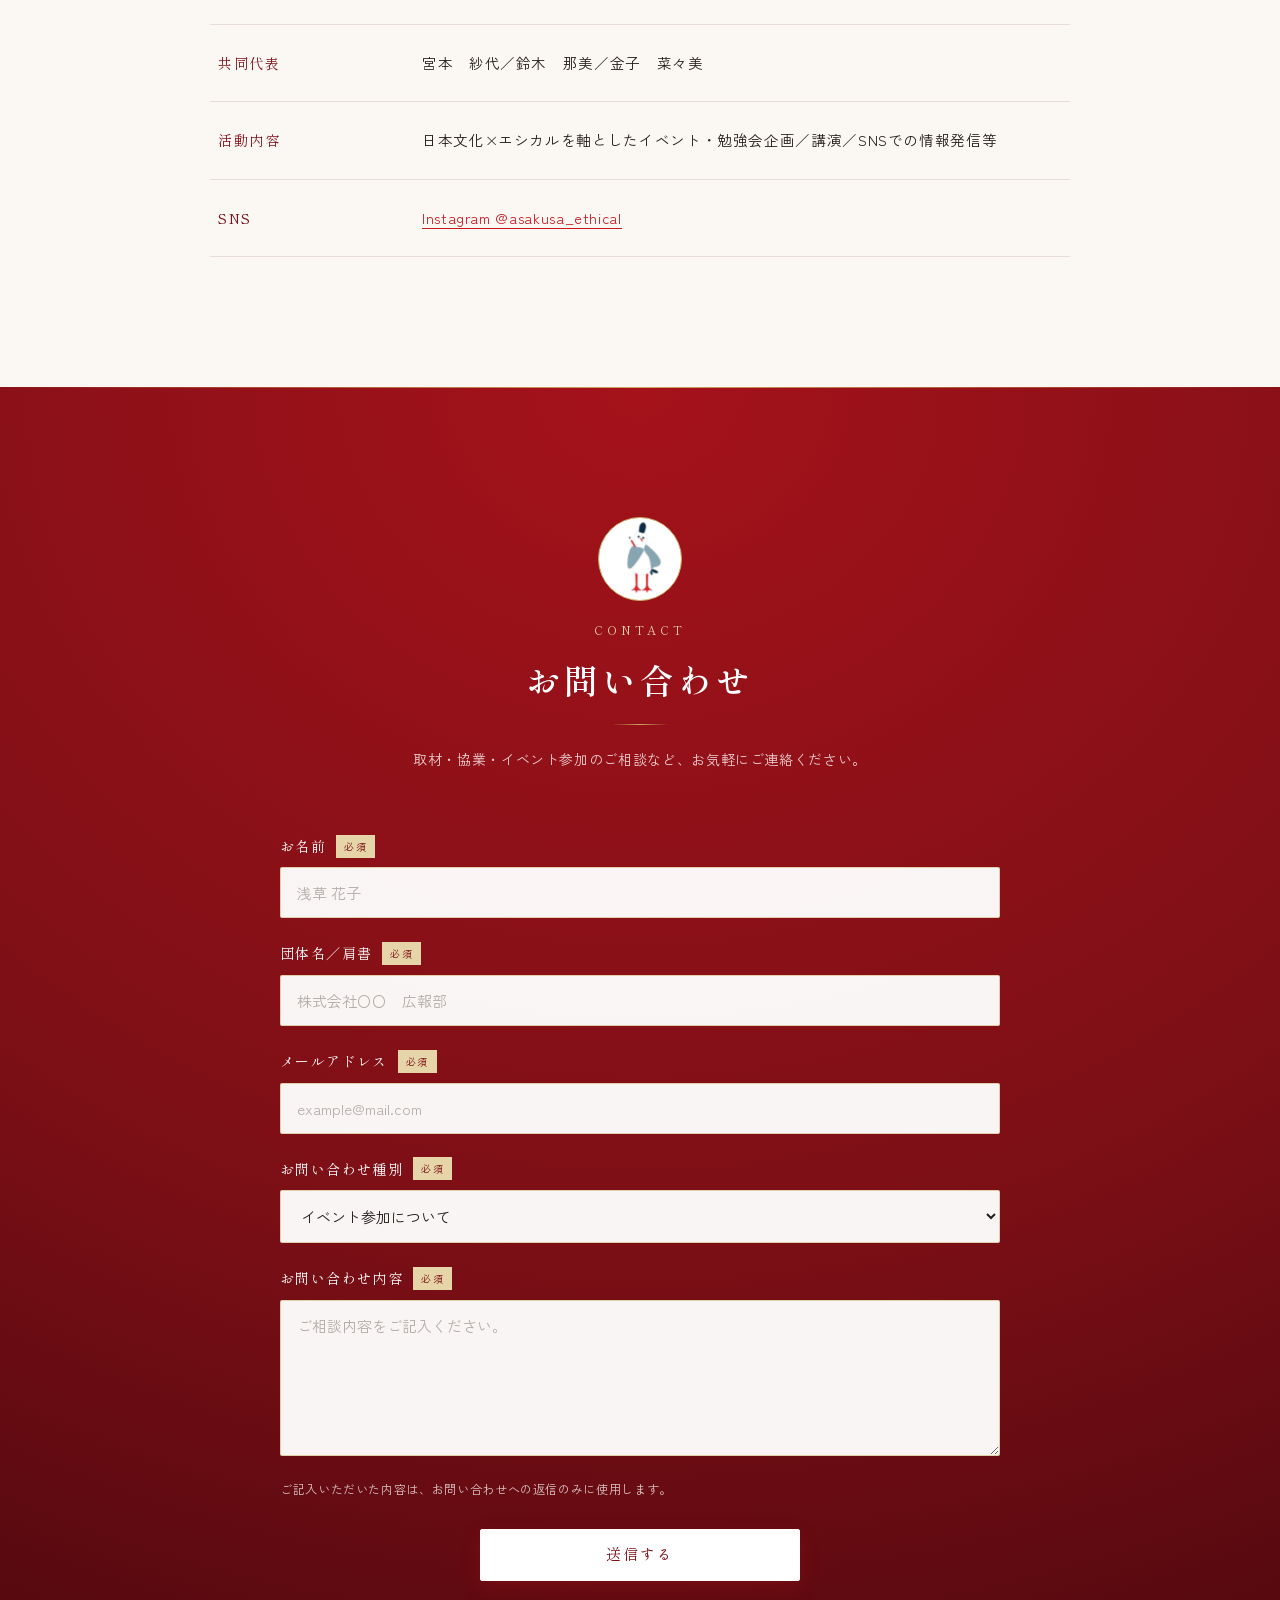
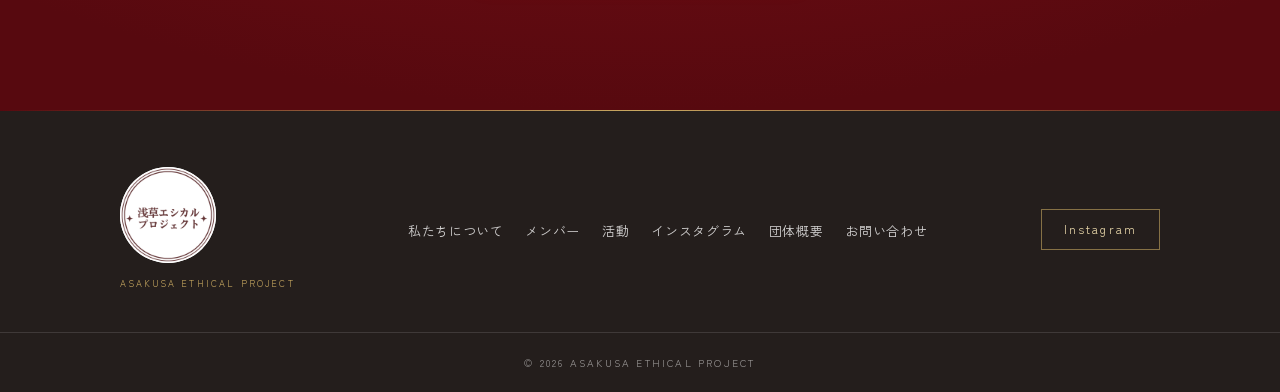
==== commit c37ba1c9: "ABOUTセクションのキャッチコピーの改行を整理 Co-Authored-By: Claude Sonnet 5 <noreply@anthropic.com> Claude-Session: htt" ====
--- a/index.html
+++ b/index.html
@@ -3,22 +3,27 @@
 <head>
 <meta charset="UTF-8">
 <meta name="viewport" content="width=device-width, initial-scale=1">
-<title>浅草エシカルプロジェクト | 浅草の文化から「エシカルに生きる」を学ぶ</title>
-<meta name="description" content="浅草の文化や季節行事から日本の心性を学び、本質的な「エシカルに生きる」を目指すプロジェクトです。">
+<title>浅草エシカルプロジェクト｜浅草・日本文化から学ぶエシカルな生き方</title>
+<meta name="description" content="浅草の年中行事や日本文化に触れながら日本人の心性を学び、「本質的なエシカルに生きるとは何か」を考え実践する浅草発のプロジェクト。メンバー紹介や活動レポート、イベント情報を発信しています。">
+<link rel="canonical" href="https://asakusaethical.github.io/website/">
 
 <!-- OGP（SNS共有時のサムネイル）
      og:url と og:image は仕様上フルURLが必須です。独自ドメインに変更する際は
      この2か所のドメイン部分もあわせて差し替えてください。 -->
 <meta property="og:type" content="website">
+<meta property="og:locale" content="ja_JP">
 <meta property="og:site_name" content="浅草エシカルプロジェクト">
-<meta property="og:title" content="浅草エシカルプロジェクト">
-<meta property="og:description" content="浅草の文化や季節行事から日本の心性を学び、本質的な「エシカルに生きる」を目指しています。">
+<meta property="og:title" content="浅草エシカルプロジェクト｜浅草・日本文化から学ぶエシカルな生き方">
+<meta property="og:description" content="浅草の年中行事や日本文化に触れながら日本人の心性を学び、「本質的なエシカルに生きるとは何か」を考え実践する浅草発のプロジェクトです。">
 <meta property="og:url" content="https://asakusaethical.github.io/website/">
 <meta property="og:image" content="https://asakusaethical.github.io/website/images/ogp.jpg">
 <meta property="og:image:width" content="1200">
 <meta property="og:image:height" content="630">
 <meta property="og:image:alt" content="浅草エシカルプロジェクト ロゴ">
 <meta name="twitter:card" content="summary_large_image">
+<meta name="twitter:title" content="浅草エシカルプロジェクト｜浅草・日本文化から学ぶエシカルな生き方">
+<meta name="twitter:description" content="浅草の年中行事や日本文化に触れながら日本人の心性を学び、「本質的なエシカルに生きるとは何か」を考え実践する浅草発のプロジェクトです。">
+<meta name="twitter:image" content="https://asakusaethical.github.io/website/images/ogp.jpg">
 
 <link rel="icon" href="images/logo.png">
 <link rel="apple-touch-icon" href="images/logo.png">
@@ -29,6 +34,27 @@
 <link rel="stylesheet" href="css/style.css">
 
 <meta name="google-site-verification" content="_dE0iOZ0ku8fOcrtZLDQv3dbSiDD9dcwX3ZQHVC3pOQ" />
+
+<!-- 構造化データ：検索結果での団体情報の表示を助けます -->
+<script type="application/ld+json">
+{
+  "@context": "https://schema.org",
+  "@type": "Organization",
+  "name": "浅草エシカルプロジェクト",
+  "alternateName": "ASAKUSA ETHICAL PROJECT",
+  "url": "https://asakusaethical.github.io/website/",
+  "logo": "https://asakusaethical.github.io/website/images/logo.png",
+  "description": "浅草の年中行事や日本文化に触れながら日本人の心性を学び、「本質的なエシカルに生きるとは何か」を考え実践する浅草発のプロジェクト。",
+  "foundingDate": "2020-08",
+  "areaServed": {
+    "@type": "Place",
+    "name": "浅草（東京都台東区）"
+  },
+  "sameAs": [
+    "https://www.instagram.com/asakusa_ethical/"
+  ]
+}
+</script>
 </head>
 <body>
 
@@ -136,7 +162,7 @@
         <div class="about__text reveal">
           <!-- 資料「活動ビジョン」より -->
           <p class="about__tag about__tag--top"><span>日本文化 × エシカル</span></p>
-          <p class="about__catch">日本の心性を学び、<span class="accent">「本質的なエシカルに生きるとは何か」</span>を考え、実践していく</p>
+          <p class="about__catch">浅草エシカルプロジェクトは<br>日本の心性を学び、<br><span class="accent">「本質的なエシカルに生きるとは何か」</span>を考え、<br>実践していく</p>
           <p>エシカルとは、単に「環境に配慮すること」や「誰かのために良いことをすること」だけではありません。それは、「私は社会の中で、どのように生きるのか」という、自分なりの規範を持つこと。</p>
           <p>人は孤立した「個」ではなく、家族や地域、自然などさまざまな「間柄」の中に生きる存在です。そうした関係性にあるものを感じ取り、互いに生かし合うためにどんな選択をするか。その拠り所となる価値観は、日本の美意識や暮らしの実践、身体感覚に息づいています。</p>
           <p>私たちは、季節の行事や日本文化に触れながら、そうした知恵や価値観を見つめ直し、「自分にとってのエシカルとは何か」を、一人ひとりが考えていく場を提供します。</p>
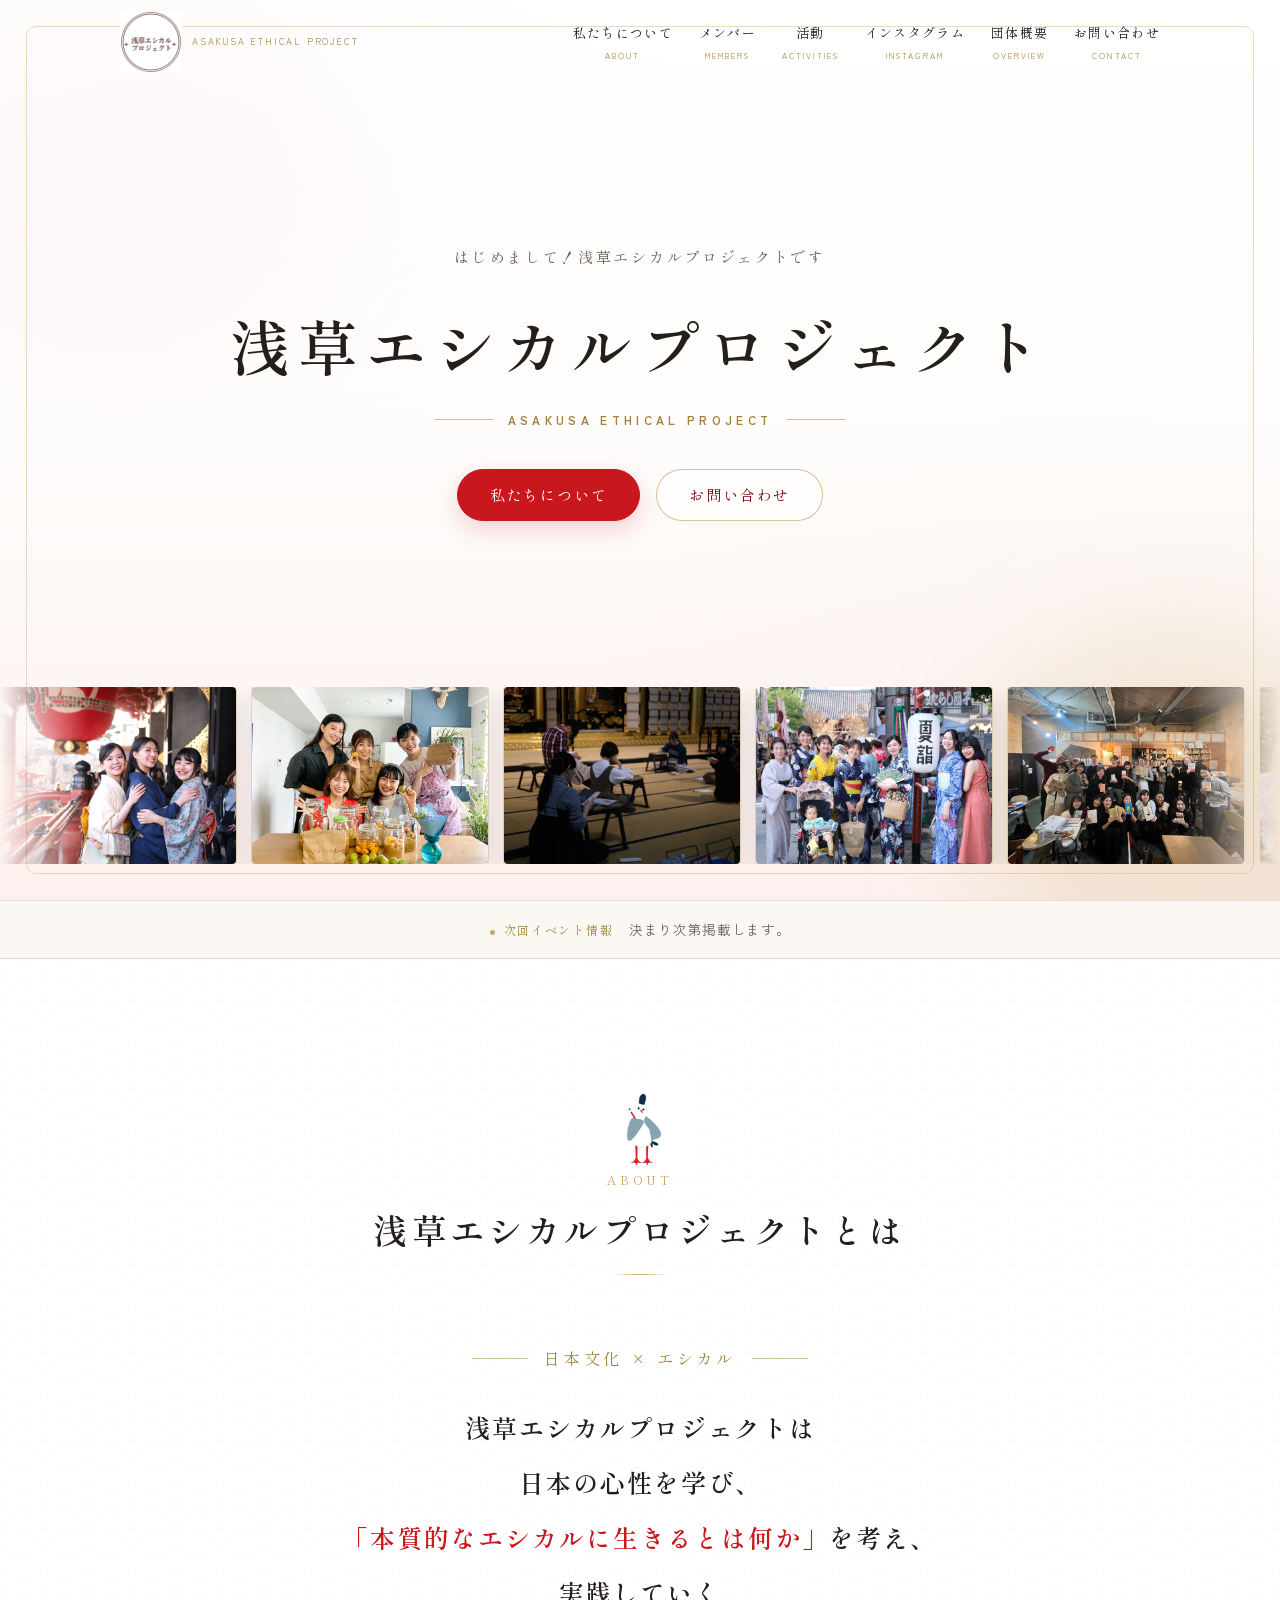
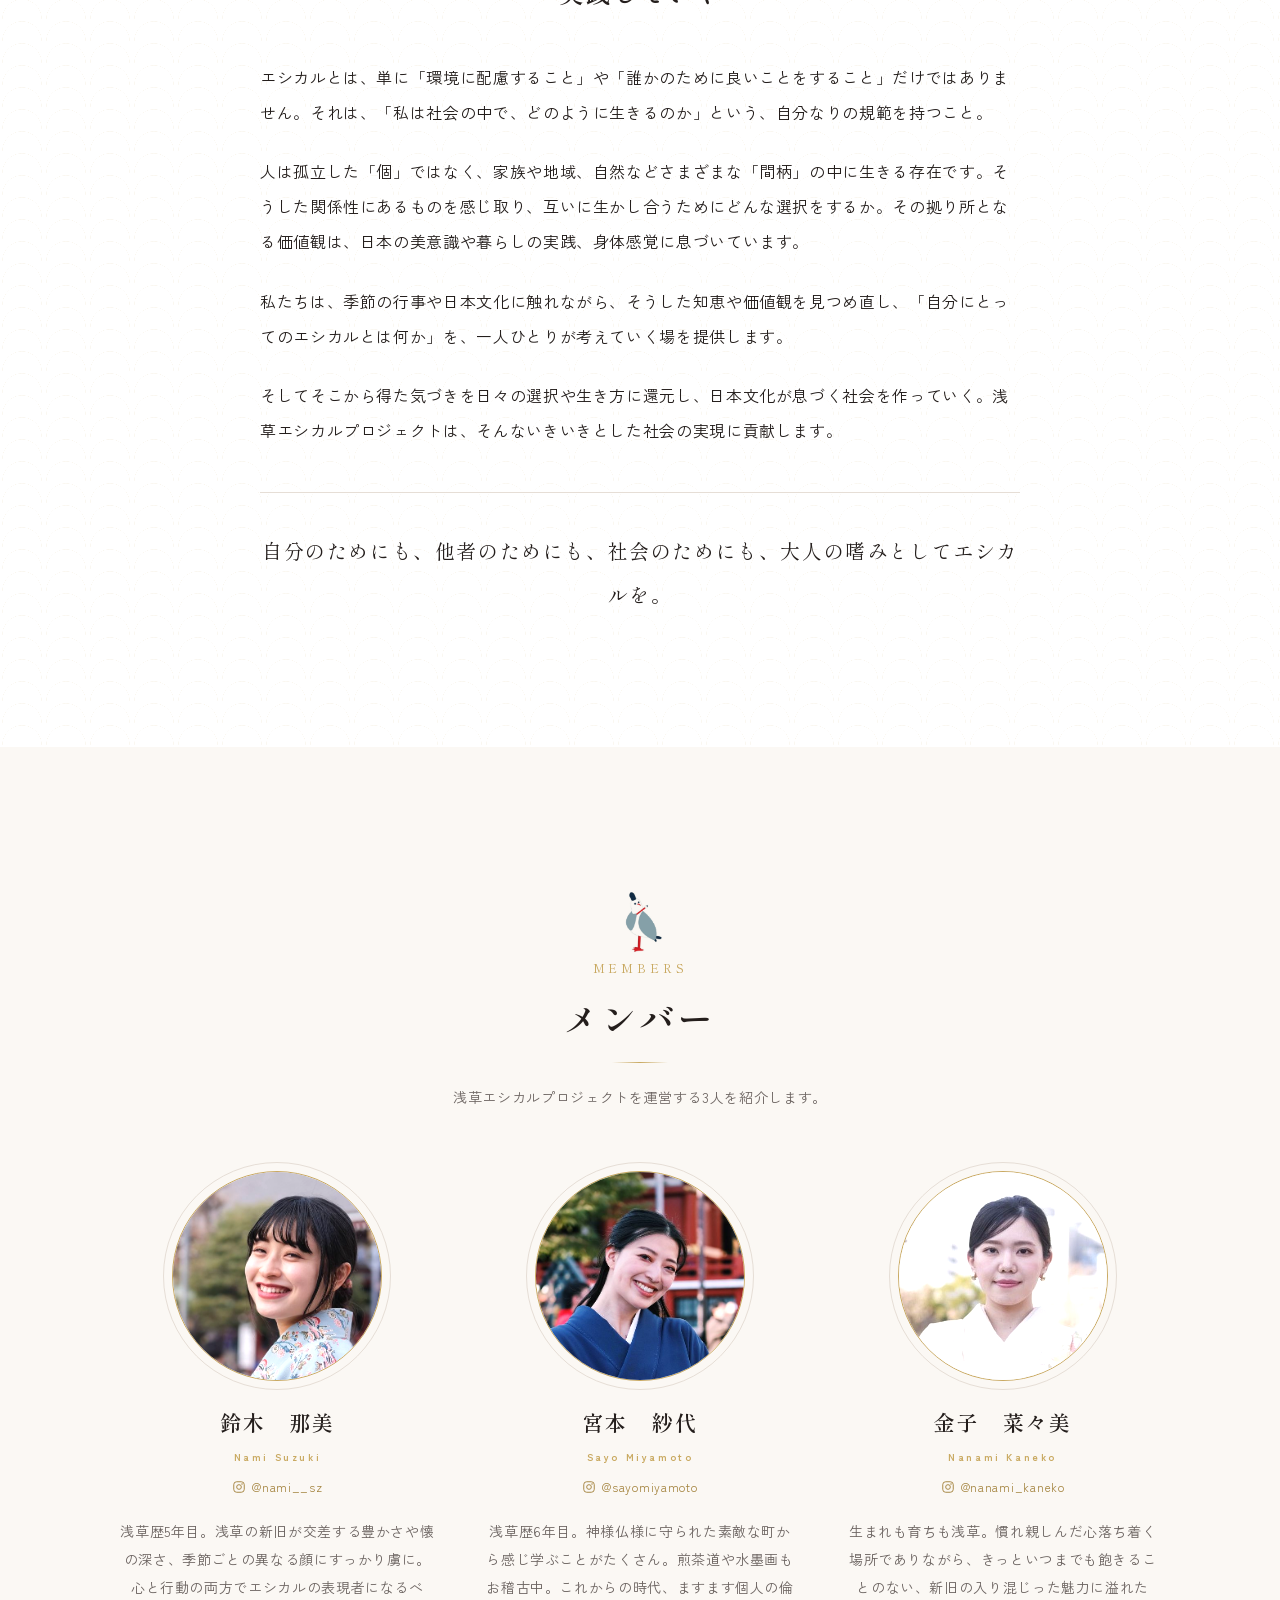
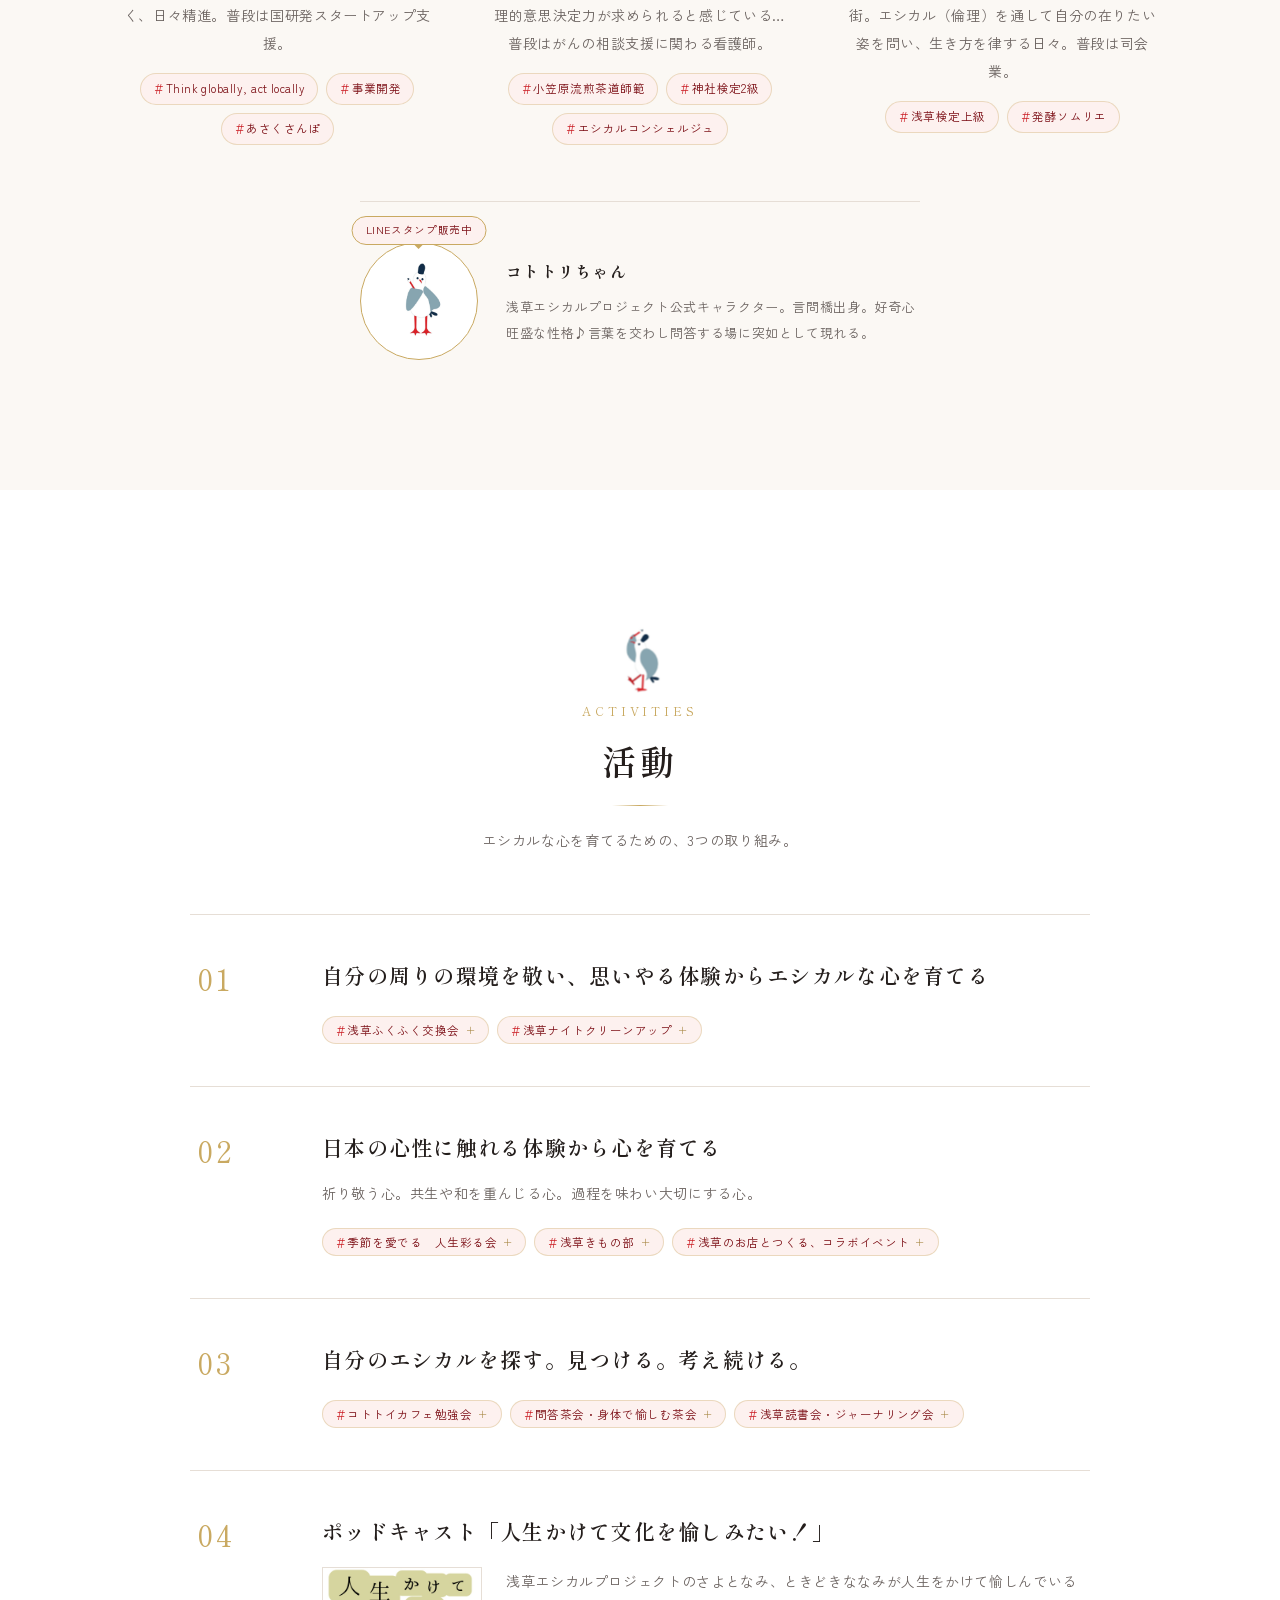
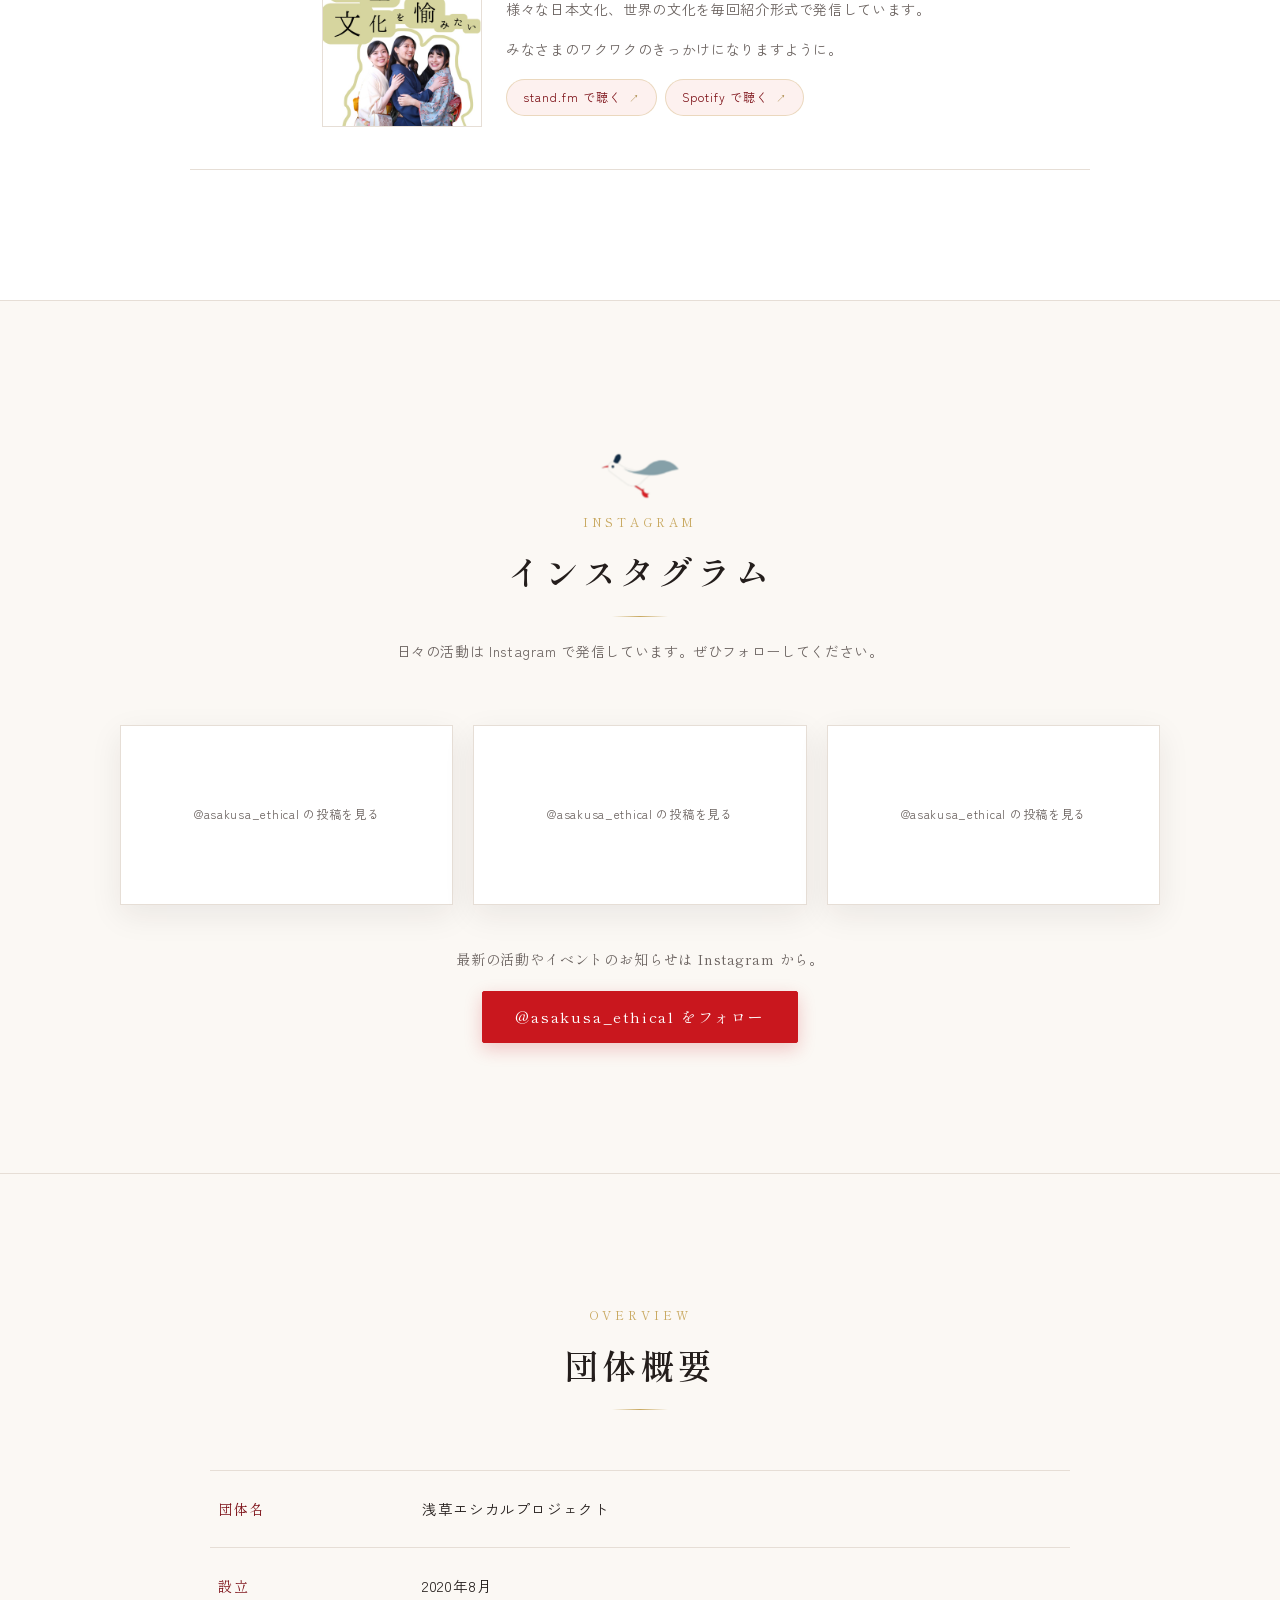
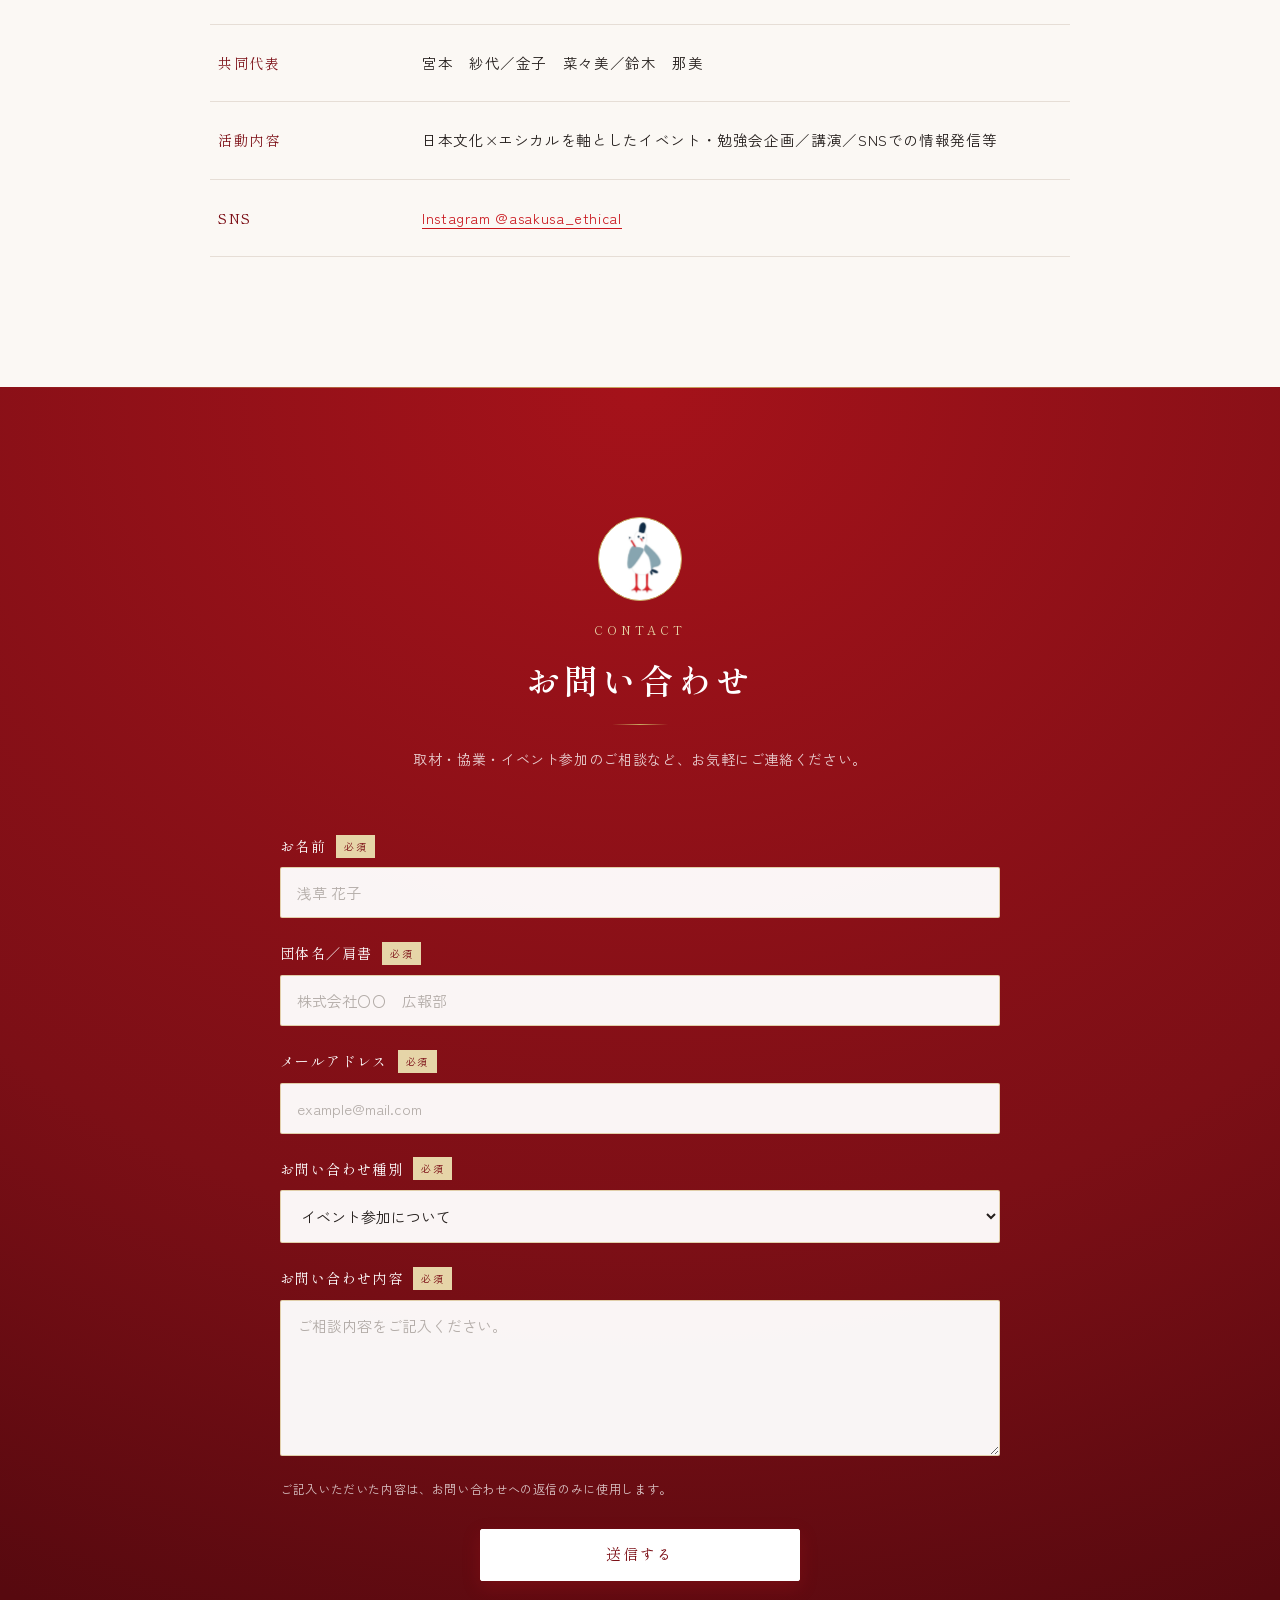
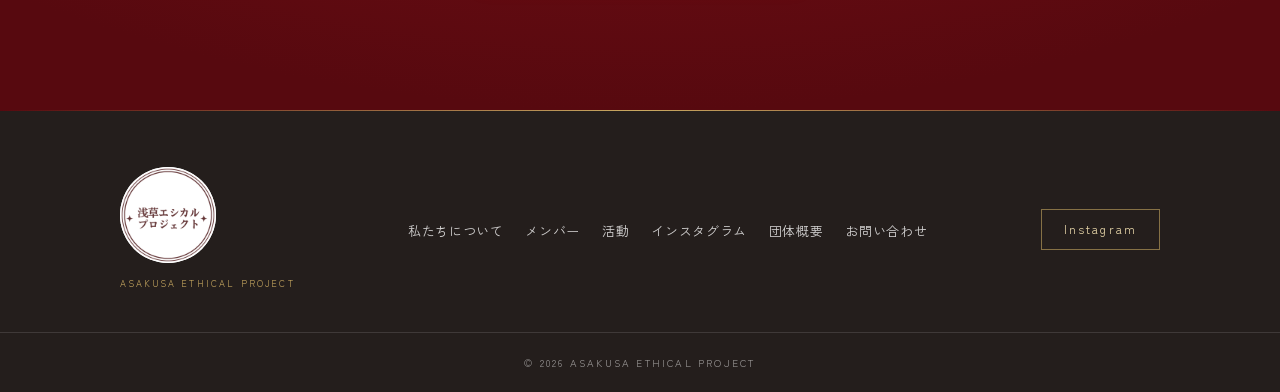
==== commit 16a366a0: "団体概要の共同代表の表記順を変更 Co-Authored-By: Claude Sonnet 5 <noreply@anthropic.com> Claude-Session: https://cla" ====
--- a/index.html
+++ b/index.html
@@ -623,7 +623,7 @@
         </div>
         <div class="overview__row">
           <dt>共同代表</dt>
-          <dd>宮本　紗代／鈴木　那美／金子　菜々美</dd>
+          <dd>宮本　紗代／金子　菜々美／鈴木　那美</dd>
         </div>
         <div class="overview__row">
           <dt>活動内容</dt>
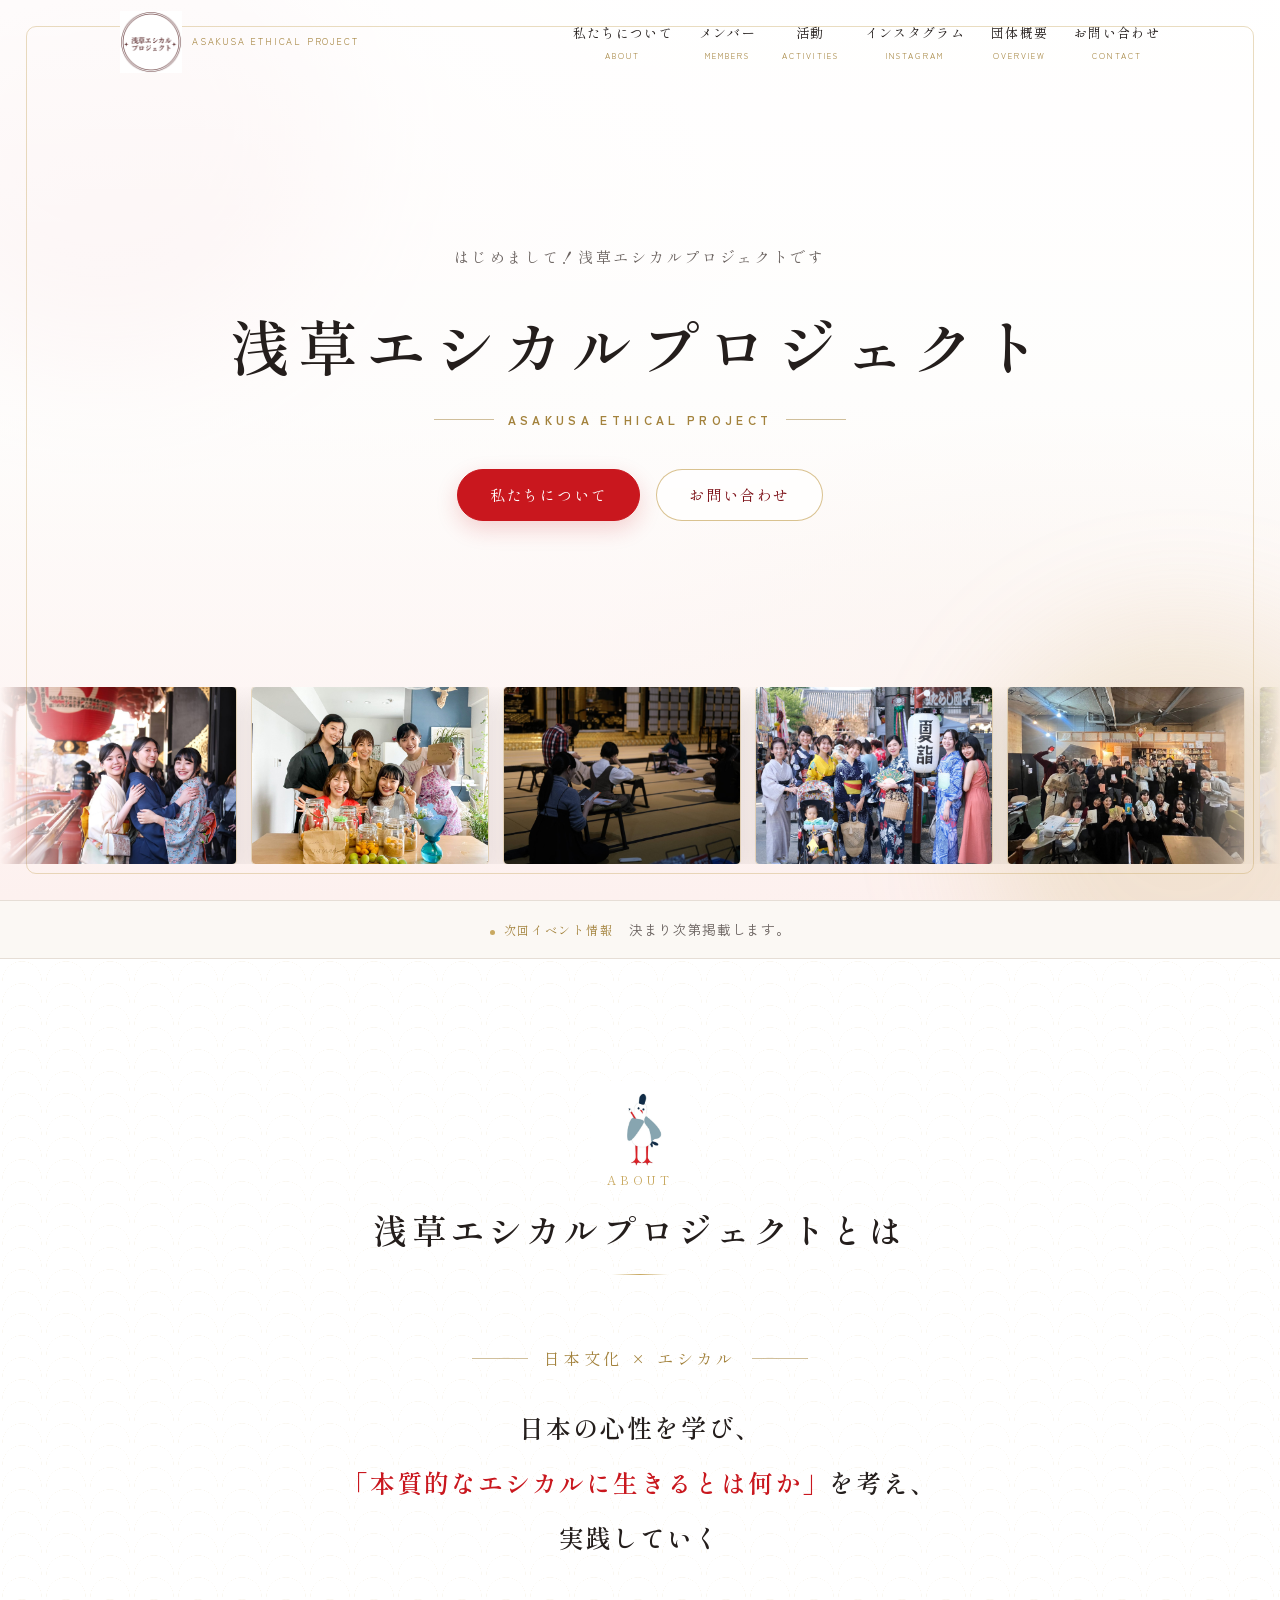
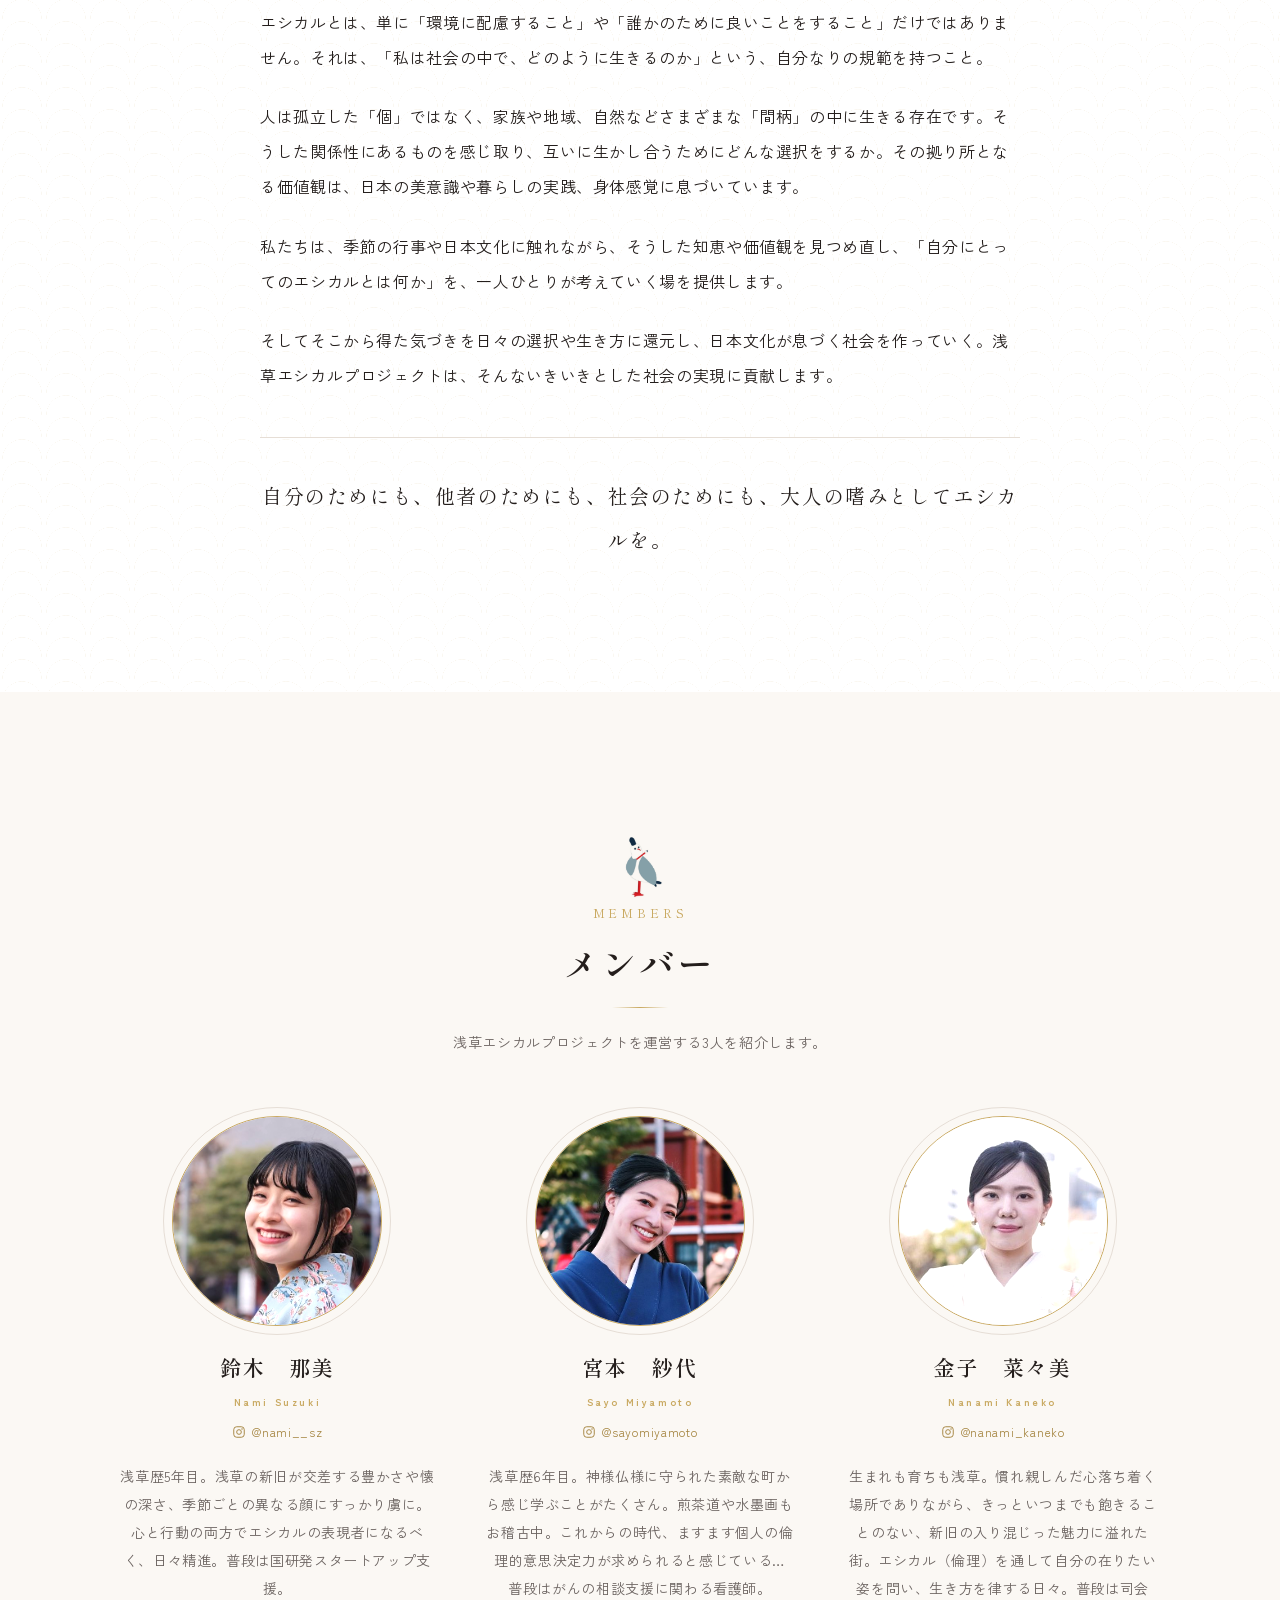
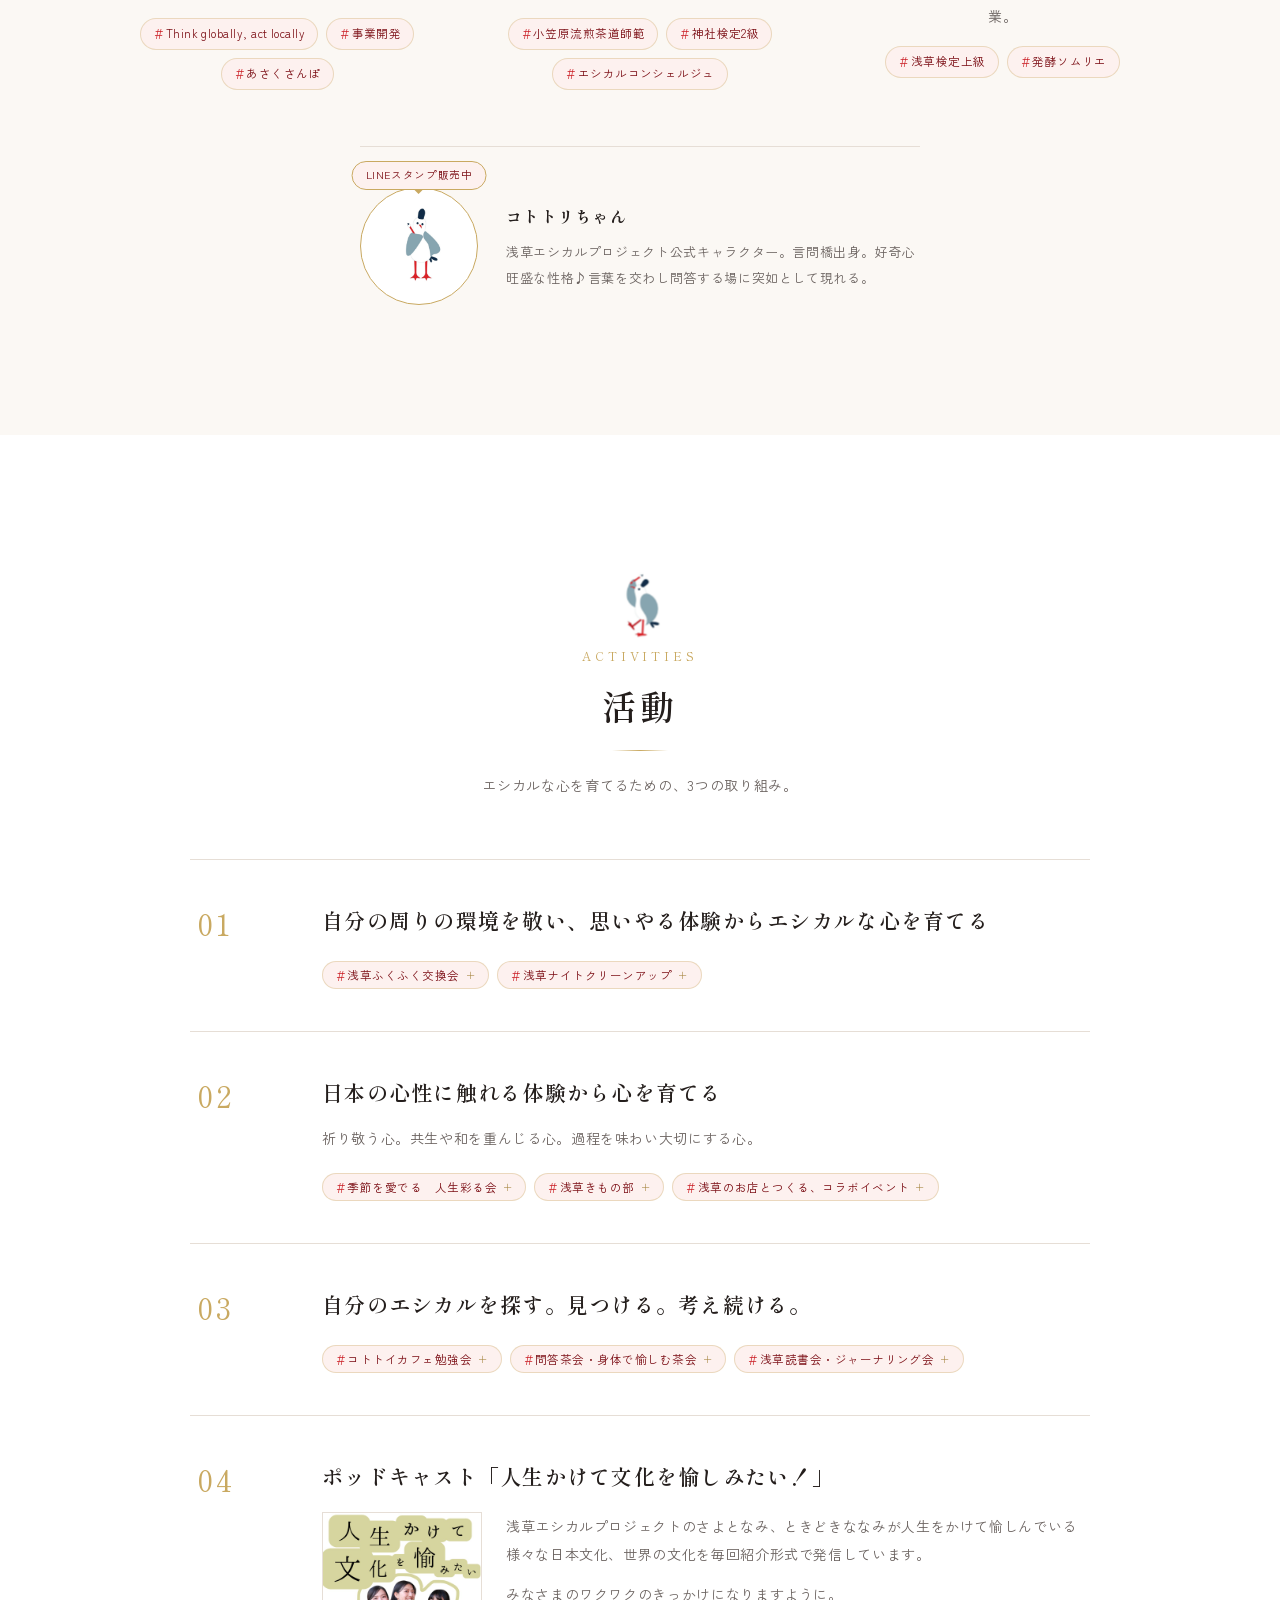
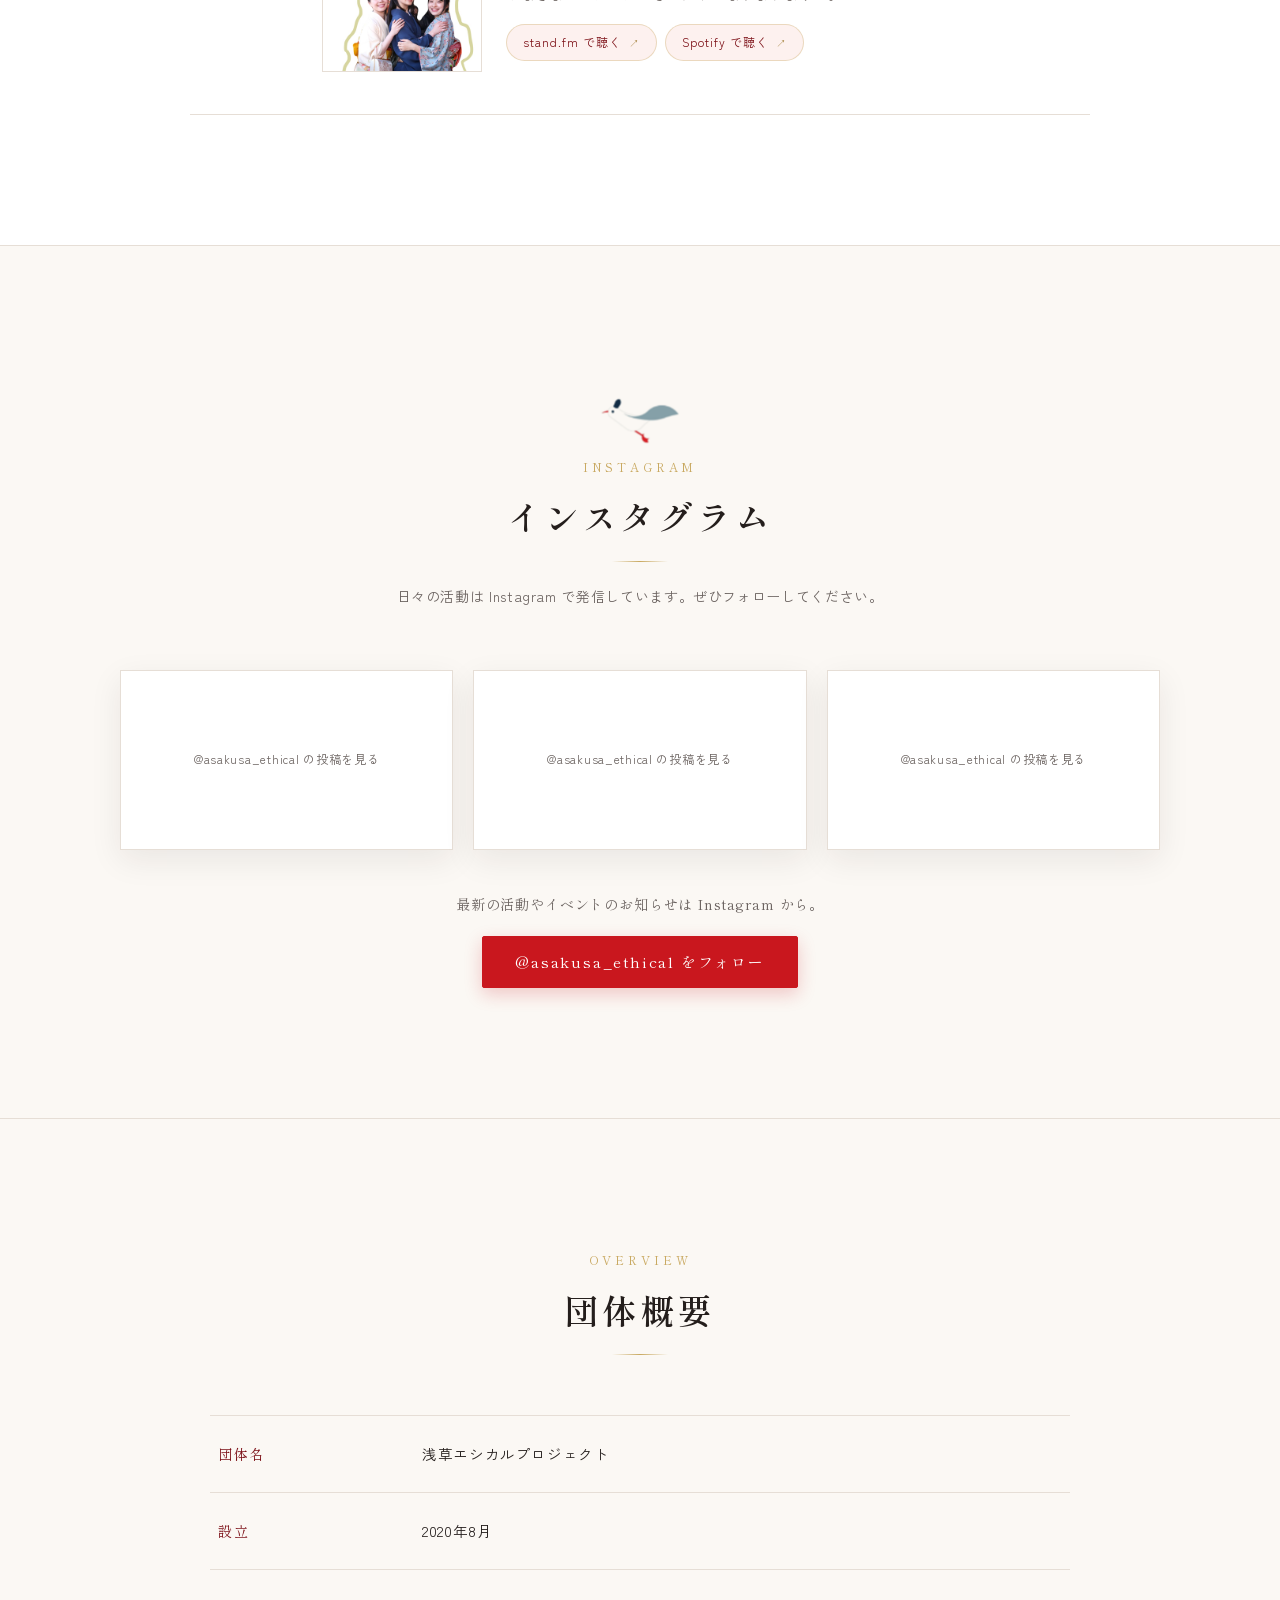
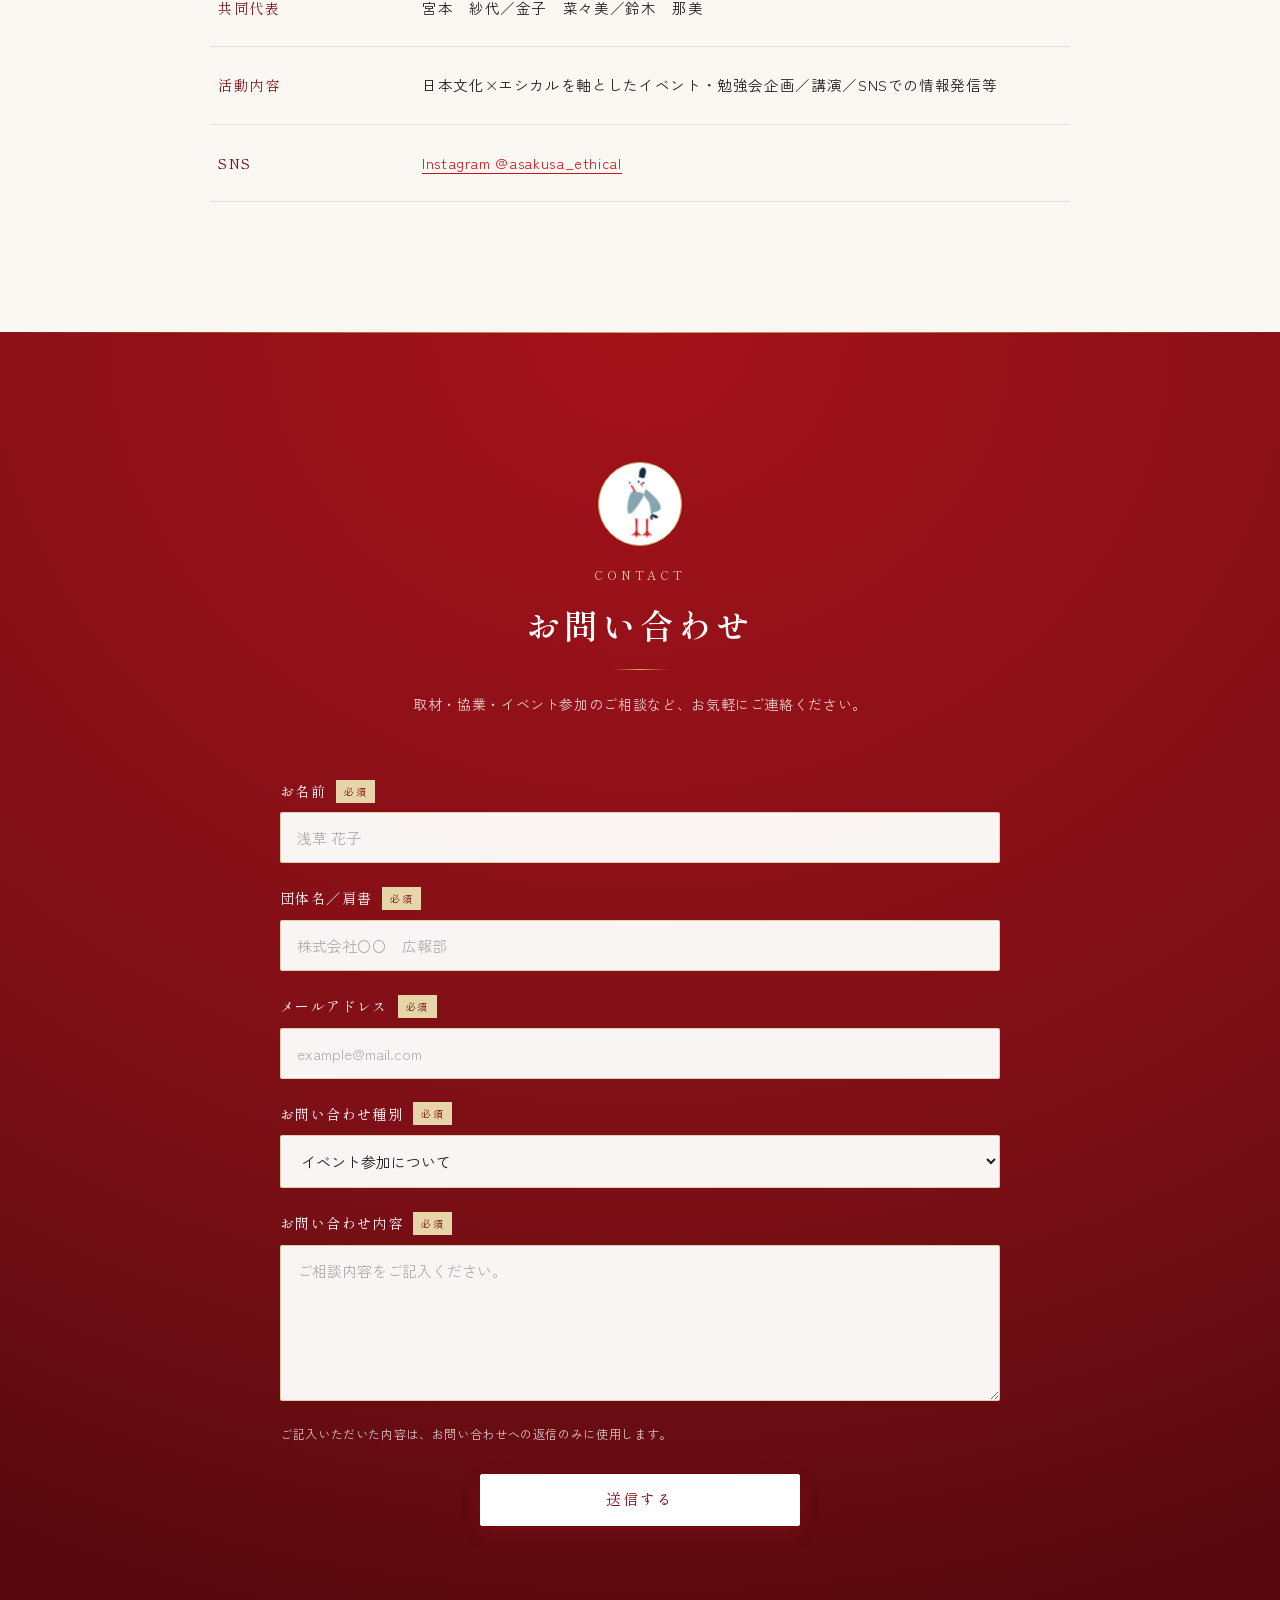
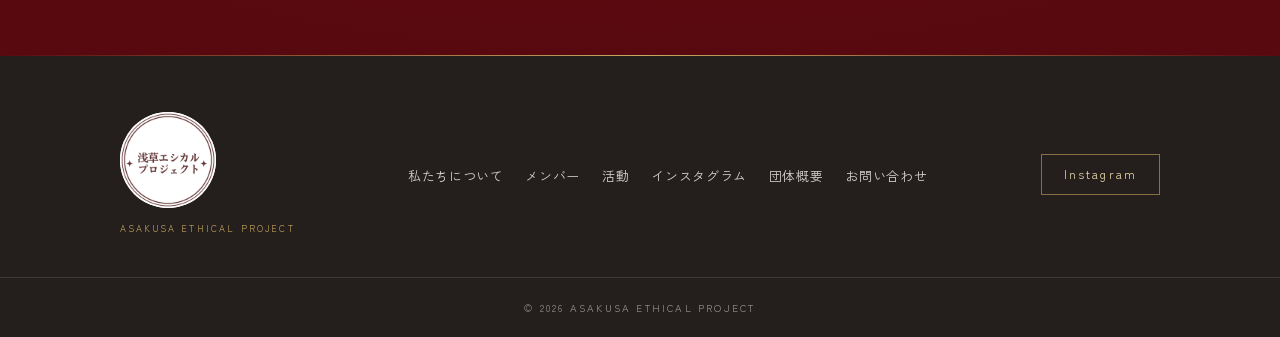
==== commit 327cdf03: "ABOUTセクションのキャッチコピーから冒頭の団体名を削除 Co-Authored-By: Claude Sonnet 5 <noreply@anthropic.com> Claude-Session" ====
--- a/index.html
+++ b/index.html
@@ -162,7 +162,7 @@
         <div class="about__text reveal">
           <!-- 資料「活動ビジョン」より -->
           <p class="about__tag about__tag--top"><span>日本文化 × エシカル</span></p>
-          <p class="about__catch">浅草エシカルプロジェクトは<br>日本の心性を学び、<br><span class="accent">「本質的なエシカルに生きるとは何か」</span>を考え、<br>実践していく</p>
+          <p class="about__catch">日本の心性を学び、<br><span class="accent">「本質的なエシカルに生きるとは何か」</span>を考え、<br>実践していく</p>
           <p>エシカルとは、単に「環境に配慮すること」や「誰かのために良いことをすること」だけではありません。それは、「私は社会の中で、どのように生きるのか」という、自分なりの規範を持つこと。</p>
           <p>人は孤立した「個」ではなく、家族や地域、自然などさまざまな「間柄」の中に生きる存在です。そうした関係性にあるものを感じ取り、互いに生かし合うためにどんな選択をするか。その拠り所となる価値観は、日本の美意識や暮らしの実践、身体感覚に息づいています。</p>
           <p>私たちは、季節の行事や日本文化に触れながら、そうした知恵や価値観を見つめ直し、「自分にとってのエシカルとは何か」を、一人ひとりが考えていく場を提供します。</p>
